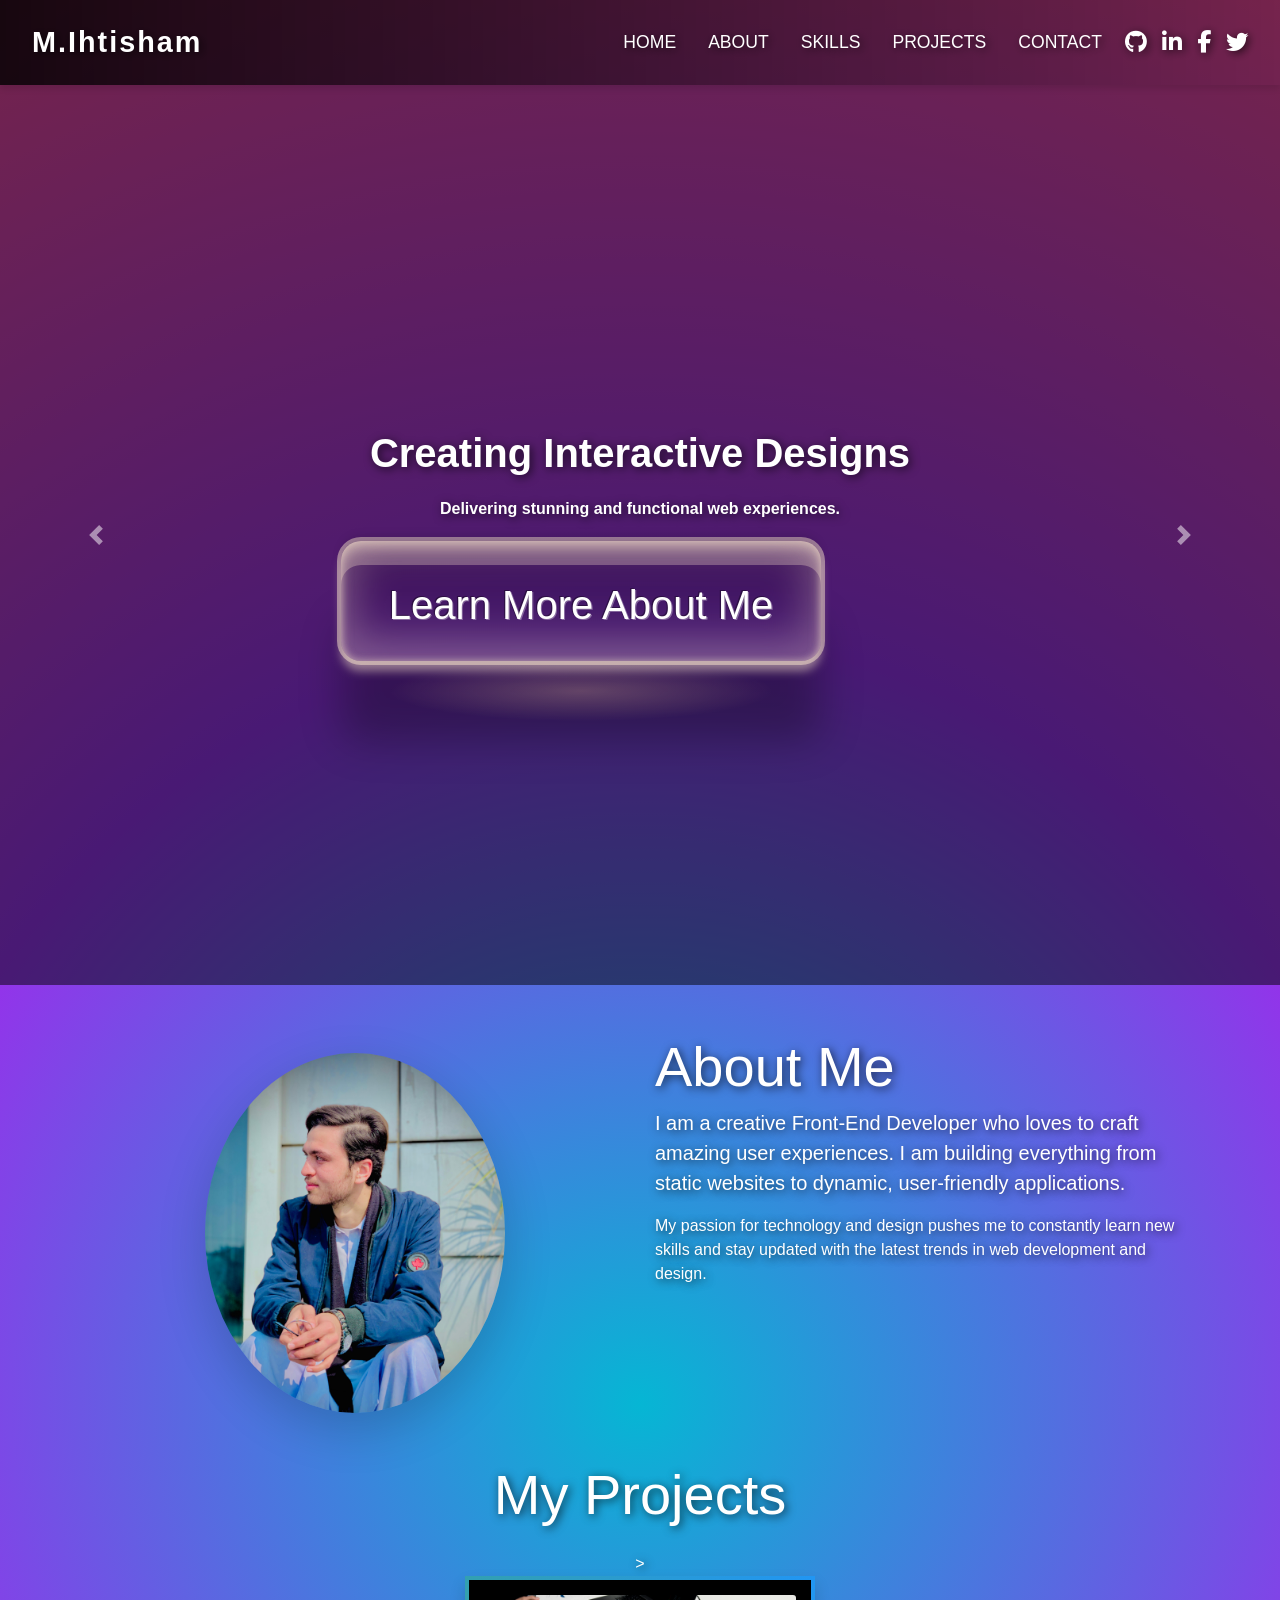
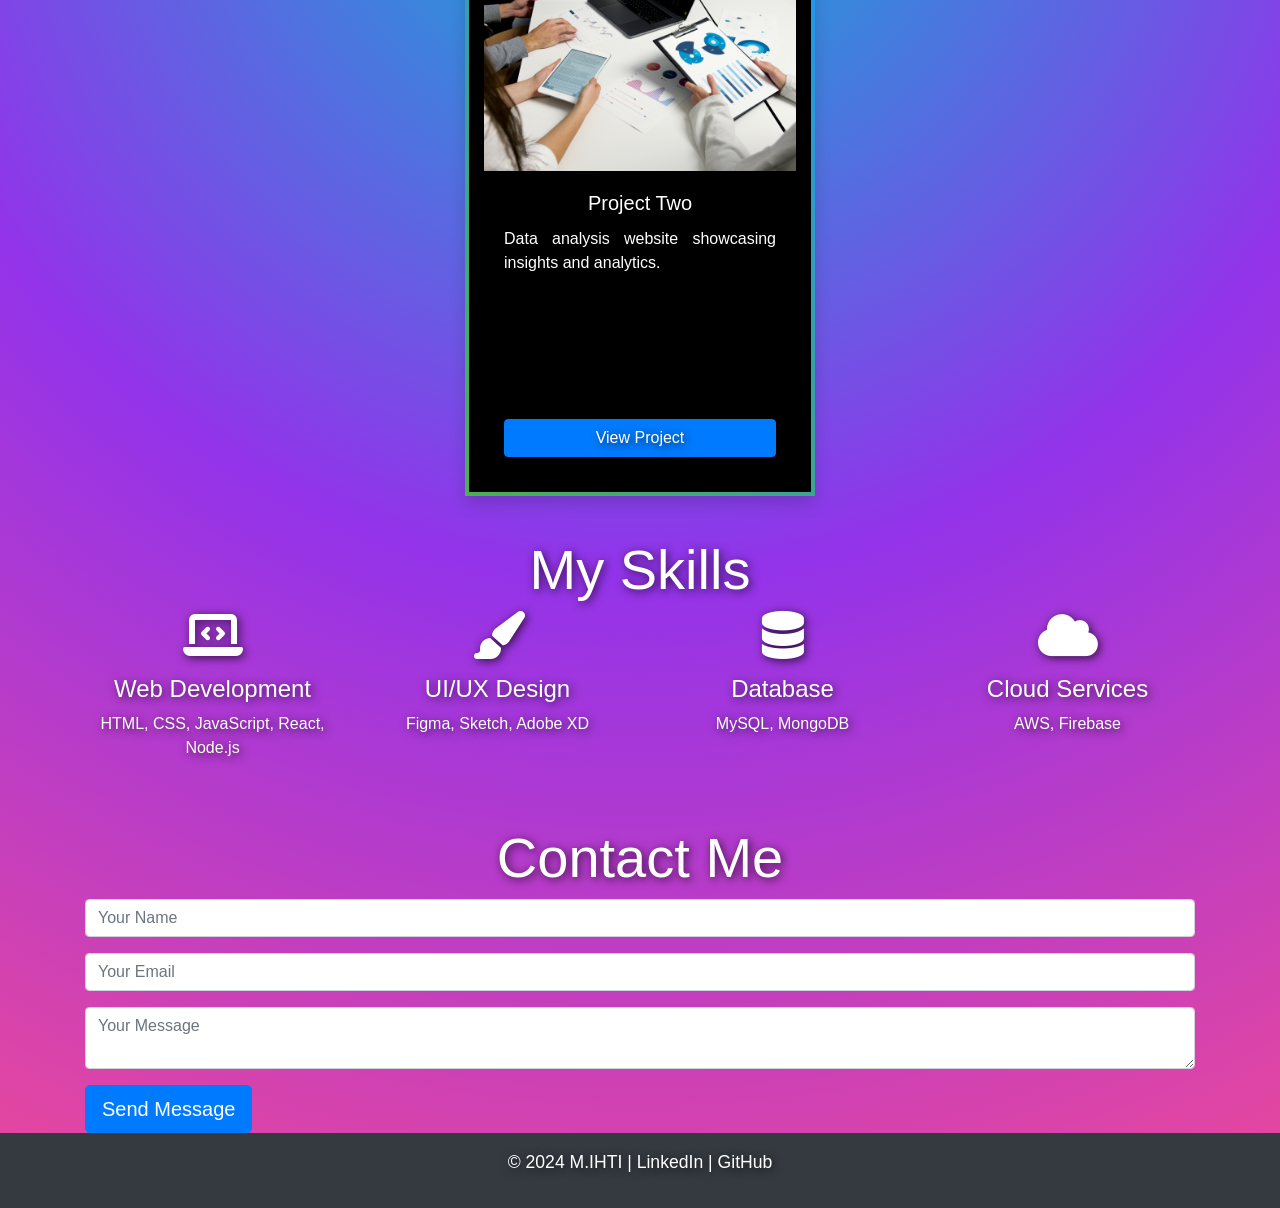
==== index.html @ 16513b3d "changes done" ====
<!DOCTYPE html>
<html lang="en">

<head>
  <meta charset="UTF-8" />
  <meta name="viewport" content="width=device-width, initial-scale=1.0" />
  <meta http-equiv="X-UA-Compatible" content="ie=edge" />
  <title>M.IHTISHAM Portfolio</title>
  <!-- Bootstrap 5 CSS -->
  <link href="https://stackpath.bootstrapcdn.com/bootstrap/4.5.2/css/bootstrap.min.css" rel="stylesheet" />
  <link href="https://unpkg.com/aos@2.3.1/dist/aos.css" rel="stylesheet">
  <link rel="stylesheet" href="styles.css" />
  <link rel="stylesheet" href="https://cdnjs.cloudflare.com/ajax/libs/font-awesome/6.7.2/css/all.min.css"
    integrity="sha512-Evv84Mr4kqVGRNSgIGL/F/aIDqQb7xQ2vcrdIwxfjThSH8CSR7PBEakCr51Ck+w+/U6swU2Im1vVX0SVk9ABhg=="
    crossorigin="anonymous" referrerpolicy="no-referrer" />
</head>

<body>
    <!-- Loader -->
    <div id="loader">
      <div class="spinner"></div>
    </div>
  <!-- Navigation Bar -->
  <nav class="navbar navbar-expand-lg navbar-dark fixed-top sticky-navbar">
    <a class="navbar-brand" href="#">M.Ihtisham</a>
    <button class="navbar-toggler" type="button" data-toggle="collapse" data-target="#navbarNav"
      aria-controls="navbarNav" aria-expanded="false" aria-label="Toggle navigation">
      <span class="navbar-toggler-icon"></span>
    </button>

    <div class="collapse navbar-collapse" id="navbarNav">
      <ul class="navbar-nav ml-auto">
        <li class="nav-item active">
          <a class="nav-link" href="#home">Home</a>
        </li>
        <li class="nav-item">
          <a class="nav-link" href="#about">About</a>
        </li>
        <li class="nav-item">
          <a class="nav-link" href="#skills">Skills</a>
        </li>
        <li class="nav-item">
          <a class="nav-link" href="#projects">Projects</a>
        </li>
        <li class="nav-item">
          <a class="nav-link" href="#contact">Contact</a>
        </li>
      </ul>

      <!-- Social Icons (GitHub, LinkedIn, Facebook, Twitter) -->
      <div class="social-icons d-flex align-items-center">
        <a href="https://github.com/ihit-developer target=" _blank" class="social-link">
          <i class="fab fa-github"></i>
        </a>
        <a href="www.linkedin.com/in/ihtisham-khan-393829338" target="_blank" class="social-link">
          <i class="fab fa-linkedin-in"></i>
        </a>
        <a href="https://www.facebook.com/" target="_blank" class="social-link">
          <i class="fab fa-facebook-f"></i>
        </a>
        <a href="www.twitter.com login" target="_blank" class="social-link">
          <i class="fab fa-twitter"></i>
        </a>
      </div>
    </div>
  </nav>

  <!-- Hero Section (Homepage) -->
  <section id="home" class="hero-section">
    <div id="carouselHero" class="carousel slide" data-ride="carousel" data-interval="3000">
      <div class="carousel-inner">
        <div class="carousel-item active">
          <div class="d-flex justify-content-center align-items-center text-center text-white" style="
                height: 100vh;
                background: url('hero1.jpg') no-repeat center center / cover;">
            <div class="container">
              <h1 class="head">Hi, I'm M.Ihtisham</h1>
              <p class="head">A passionate Web Developer</p>
              <a href="#projects" class="glass-btn">see my work</a>
            </div>
          </div>
        </div>
        <div class="carousel-item">
          <div class="d-flex justify-content-center align-items-center text-center text-white" style="
                height: 100vh;
                background: url('hero2.jpg') no-repeat center center / cover;
              ">
            <div class="container">
              <h1 class="head">Creating Interactive Designs</h1>
              <p class="head">
                Delivering stunning and functional web experiences.
              </p>
              <a href="#about" class="glass-btn">Learn More About Me</a>
            </div>
          </div>
        </div>
        <div class="carousel-item">
          <div class="d-flex justify-content-center align-items-center text-center text-white" style="
                height: 100vh;
                background: url('hero3.jpg') no-repeat center center / cover;
              ">
            <div class="container">
              <h1 class="head">Let's Build Together</h1>
              <p class="head">
                Bringing your ideas to life through innovative solutions.
              </p>
              <a href="#contact" class="glass-btn">Get In Touch</a>
            </div>
          </div>
        </div>
      </div>
      <a class="carousel-control-prev" href="#carouselHero" role="button" data-slide="prev">
        <span class="carousel-control-prev-icon" aria-hidden="true"></span>
        <span class="sr-only">Previous</span>
      </a>
      <a class="carousel-control-next" href="#carouselHero" role="button" data-slide="next">
        <span class="carousel-control-next-icon" aria-hidden="true"></span>
        <span class="sr-only">Next</span>
      </a>
    </div>
  </section>

  <!-- About Section -->
  <section id="about" class="container my-5">
    <div class="row">
      <div class="col-md-6 text-center">
        <img src="./images/1111.jpg" alt="Developer"
          class="img-fluid rounded-circle shadow-lg animate__animated animate__fadeIn animate__delay-1s" />
      </div>
      <div class="col-md-6">
        <h2 class="display-4">About Me</h2>
        <p class="lead">
          I am a creative Front-End Developer who loves to craft amazing user
          experiences. I am building everything from static websites to
          dynamic, user-friendly applications.
        </p>
        <p>
          My passion for technology and design pushes me to constantly learn
          new skills and stay updated with the latest trends in web
          development and design.
        </p>
      </div>
    </div>
  </section>

  <!-- Projects Section -->
  <section id="projects">
    <div class="container text-center">
      <h2 class="display-4 animate__animated animate__fadeIn">My Projects</h2>
      <div class="row">
        <!-- Project 1 -->
        <div class="col-md-4 my-3"   data-aos="fade-right"
     data-aos-offset="300"
     data-aos-easing="ease-in-sine">>
          <div class="card shadow animate__animated animate__fadeIn animate__delay-1s">
            <img src="./images/Calculator.jpg" class="card-img-top" alt="Project 1" />
            <div class="card-body">
              <h5 class="card-title">Project One</h5>
              <p class="card-text">
                A simple Calculator using HTML, CSS, and JS. This calculator
                can perform basic operations like addition,
                subtraction,multiplication, and division.
              </p>
              <a href="https://ihit-developer.github.io/CALCULATOR_USING_html_css_javascript/"
                class="btn btn-primary">View Project</a>
            </div>
          </div>
        </div>
        <!-- Project 2 -->
        <div class="col-md-4 my-3"  data-aos="fade-left"
     data-aos-anchor="#example-anchor"
     data-aos-offset="500"
     data-aos-duration="500">>
          <div class="card shadow animate__animated animate__fadeIn animate__delay-1s">
            <img src="./images/data analysis.jpg" class="card-img-top" alt="Project 2" />
            <div class="card-body">
              <h5 class="card-title">Project Two</h5>
              <p class="card-text">
                Data analysis website showcasing insights and analytics.
              </p>
              <a href="https://ihit-developer.github.io/LANDING_PAGE/" class="btn btn-primary">View Project</a>
            </div>
          </div>
        </div>
        <!-- Project 3 -->
        <div class="col-md-4 my-3" data-aos="fade-zoom-in"
     data-aos-easing="ease-in-back"
     data-aos-delay="300"
     data-aos-offset="0">>
          <div class="card shadow animate__animated animate__fadeIn animate__delay-1s">
            <img src="./images/form.jpg" class="card-img-top" alt="Project 3" />
            <div class="card-body">
              <h5 class="card-title">Project Three</h5>
              <p class="card-text">
                A simple glassmorphism login form design.
              </p>
              <a href="https://ihit-developer.github.io/Glassmorphism_form/" class="btn btn-primary">View Project</a>
            </div>
          </div>
        </div>
      </div>
    </div>
  </section>

  <!-- Skills Section -->
  <section id="skills" class="container my-5">
    <h2 class="text-center display-4 animate__animated animate__fadeIn">
      My Skills
    </h2>
    <div class="row">
      <div class="col-md-3 text-center">
        <i class="fas fa-laptop-code fa-3x mb-3"></i>
        <h4>Web Development</h4>
        <p>HTML, CSS, JavaScript, React, Node.js</p>
      </div>
      <div class="col-md-3 text-center">
        <i class="fas fa-paint-brush fa-3x mb-3"></i>
        <h4>UI/UX Design</h4>
        <p>Figma, Sketch, Adobe XD</p>
      </div>
      <div class="col-md-3 text-center">
        <i class="fas fa-database fa-3x mb-3"></i>
        <h4>Database</h4>
        <p>MySQL, MongoDB</p>
      </div>
      <div class="col-md-3 text-center">
        <i class="fas fa-cloud fa-3x mb-3"></i>
        <h4>Cloud Services</h4>
        <p>AWS, Firebase</p>
      </div>
    </div>
  </section>

  <!-- Contact Section -->
  <section id="contact">
    <div class="container">
      <h2 class="display-4 text-center animate__animated animate__fadeIn">
        Contact Me
      </h2>
      <form action="https://api.web3forms.com/submit" method="POST"
        class="animate__animated animate__fadeIn animate__delay-1s">
        <input type="hidden" name="access_key" value="093cb03b-b08d-4173-bd24-18419bbeda82" />

        <div class="form-group">
          <input type="text" class="form-control" name="name" placeholder="Your Name" required />
        </div>
        <div class="form-group">
          <input type="email" class="form-control" name="email" placeholder="Your Email" required />
        </div>
        <div class="form-group">
          <textarea class="form-control" name="message" placeholder="Your Message" required></textarea>
        </div>
        <button type="submit" class="btn btn-primary btn-lg">
          Send Message
        </button>
      </form>
    </div>
  </section>

  <!-- Footer -->
  <footer class="bg-dark text-white text-center py-3">
    <p>
      &copy; 2024 M.IHTI |
      <a href="www.linkedin.com/in/ihtisham-khan-393829338" class="text-white">LinkedIn</a> |
      <a href=" https://github.com/ihit-developer" class="text-white">GitHub</a>
    </p>
  </footer>

  <!-- jQuery -->
  <script src="https://code.jquery.com/jquery-3.5.1.min.js"></script>
  <script src="https://cdn.jsdelivr.net/npm/@popperjs/core@2.9.3/dist/umd/popper.min.js"></script>
  <script src="https://stackpath.bootstrapcdn.com/bootstrap/4.5.2/js/bootstrap.min.js"></script>
  <script>
    window.addEventListener("load", function () {
      const loader = document.getElementById("loader");
      loader.style.display = "none";
    });
  </script>
  <script src="https://unpkg.com/aos@2.3.1/dist/aos.js"></script>
  <script>
  AOS.init();
</script>
</body>

</html>
---- styles.css ----
* {
  margin: 0;
  padding: 0;
  box-sizing: border-box;

}

/* General Styles */
body {
  font-family: 'Arial', sans-serif;
  text-shadow: 2px 2px 10px rgba(0, 0, 0, 0.7);
  color: white;
  background: radial-gradient(circle, #06b6d4, #9333ea, #ec4899);

}
/* Loader Styles */
    #loader {
      position: fixed;
      top: 0;
      left: 0;
      width: 100%;
      height: 100%;
      background-color: white;
      z-index: 10000;
      display: flex;
      justify-content: center;
      align-items: center;
    }

    .spinner {
      border: 8px solid #f3f3f3;
      border-top: 8px solid #007bff;
      border-radius: 50%;
      width: 60px;
      height: 60px;
      animation: spin 10s linear infinite;
    }

    @keyframes spin {
      0% {
        transform: rotate(0deg);
      }

      100% {
        transform: rotate(365deg);
      }
    }

.navbar {
  background: linear-gradient(90deg, rgba(0, 0, 0, 0.9), rgba(0, 0, 0, 0.5));
  transition: background 0.5s ease;
  padding: 1rem 2rem;
}

.navbar-brand {
  font-size: 1.8rem;
  color: #fff !important;
  font-weight: bold;
  letter-spacing: 2px;
}

.navbar-brand:hover {
  color: #3498db !important;
  transform: scale(1.3);
  transition: transform 0.3s ease-in-out;

}

.navbar-nav .nav-link {
  color: #fff !important;
  font-size: 1.1rem;
  margin-left: 1rem;
  text-transform: uppercase;
  font-weight: 500;
  transition: color 0.3s ease;
}

.navbar-nav .nav-link:hover {
  color: #3498db !important;
  transform: scale(1.3);
  transition: transform 0.3s ease-in-out;
}

/* Social Media Icons */
.social-icons a {
  color: #fff;
  margin-left: 15px;
  font-size: 1.4rem;
  transition: color 0.3s ease;
}

.social-icons a:hover {
  color: #3498db;
  transform: scale(1.3);
  transition: transform 0.3s ease-in-out;
}

/* Sticky Navbar - Add shadow when scrolling */
.navbar.sticky-navbar {
  box-shadow: 0 4px 6px rgba(0, 0, 0, 0.1);
  position: sticky;
  top: 0;
  z-index: 9999;
}

/* Mobile responsiveness for navbar */
@media (max-width: 767px) {
  .navbar-brand {
    font-size: 1.5rem;
  }

  .navbar-nav .nav-link {
    font-size: 1.2rem;
  }
}




/* Glowing text animation */
.head {

  transition: all 0.3s ease-in-out;
  margin: 20px;
  color: white;
  font-weight: bold;
  font: 2em;

}








/* HERO SECTION */

.hero-section {
  position: relative;
  width: 100%;
  height: 100vh;
  overflow: hidden;
  background: none;
}

.carousel-item {
  height: 100vh;
  /* Full height */
}

.carousel-item:nth-child(1) {
  background: url('./images/3.jpg') no-repeat center center / cover;
}

.carousel-item:nth-child(2) {
  background: url('./images/2.jpg') no-repeat center center / cover;
}

.carousel-item:nth-child(3) {
  background: url('./images/1.jpg') no-repeat center center / cover;
}

/* Optional: Custom styles for the text inside the carousel */
.carousel-item .container {
  position: relative;
  z-index: 2;
}

.carousel-item::before {
  content: '';
  position: absolute;
  top: 0;
  left: 0;
  width: 100%;
  height: 100%;
  background: rgba(0, 0, 0, 0.5);
  /* Optional dark overlay for text visibility */
  z-index: 1;
}




/* Hero Image Animation */
@keyframes hero-image-animation {
  0% {
    transform: scale(1);
  }

  100% {
    transform: scale(2.5);
  }
}

/* BUTTON */
:root {
  --h: 33;
  --s: 90%;
  --l: 90%;
  font-family: 'Noto Sans', sans-serif;

}

.container a {
  text-decoration: none;
  color: white;
}

.glass-btn {
  user-select: none;
  font-size: clamp(1.2rem, 5vw + 1rem, 2.5rem);
  width: 12em;
  height: 3em;
  border-radius: 0.5em;
  background-image: linear-gradient(#0003, #0000);

  box-shadow:
    0 -0.125em 0.25em #0002,
    0 0.25em 0.25em hsl(var(--h) var(--s) var(--l) / 0.5),
    0 0 0 0.1em hsl(var(--h) var(--s) var(--l) / 0.5),
    0 0.175em 0.3em hsl(var(--h) var(--s) var(--l) / 0.5) inset,
    0 -0.025em 0.175em hsl(var(--h) var(--s) var(--l) / 0.4) inset,
    0 -0.25em 1em 0.3em hsl(var(--h) var(--s) var(--l) / 0.3) inset,
    0 0.6em 0 hsl(var(--h) var(--s) var(--l) / 0.3) inset,
    0 2em 1em #0004;
  backdrop-filter: blur(0.15em);
  position: relative;
  display: grid;
  place-content: center;
  color: hsl(var(--h) var(--s) var(--l) / .7);
  text-shadow:
    0.03em 0.03em #fff5,
    -0.03em -0.03em #0005;
  cursor: pointer;
  transition: 0.1s ease;
  padding-top: 0.2em;
  left: 20vw;
}

.glass-btn:hover {
  transform: scale(1.1);
  transition: 1.2s ease;
}

.glass-btn:before {
  content: '';
  position: absolute;
  top: 100%;
  width: 80%;
  left: 10%;
  height: 1.5em;

  background-image:
    radial-gradient(100% 100% at center,
      hsla(var(--h), var(--s), 80%, 0.25),
      hsla(var(--h), var(--s), 80%, 0) 50%);
}

.glass-btn:after {
  content: '';
  inset: 0;
  top: 0.5em;
  position: absolute;

  background-image:
    linear-gradient(105deg,
      transparent 20%,
      hsl(var(--h) var(--s) var(--l) / .2) 20%,
      hsl(var(--h) var(--s) var(--l) / .2) 30%,
      transparent 30%,
      transparent 32%,
      hsl(var(--h) var(--s) var(--l) / .2) 5%,
      hsl(var(--h) var(--s) var(--l) / .2) 40%,
      transparent 0%);
  background-size: 400% 100%;
  background-position: 100% 0%;
  transition: .3s ease;
}

.glass-btn:active:after {
  background-position: -50% 0%;
}

.glass-btn:active {
  translate: .01em .25em;
  box-shadow:
    0 -0.125em 0.25em #0002,
    0 0.25em 0.25em hsl(var(--h) var(--s) var(--l) / 0.5),
    0 0 0 0.1em hsl(var(--h) var(--s) var(--l) / 0.5),
    0 0.175em 0.3em hsl(var(--h) var(--s) var(--l) / 0.8) inset,
    0 -0.025em 0.175em hsl(var(--h) var(--s) var(--l) / 0.4) inset,
    0 -0.25em 1em 0.3em hsl(var(--h) var(--s) var(--l) / 0.3) inset,
    0 0.6em 0 hsl(var(--h) var(--s) var(--l) / 0.3) inset,
    0 1em 0.5em #0004;
  backdrop-filter: blur(0.08em);
}

.glass-btn:active:before {
  height: 1em;
}




/* About Section */
#about img {
  max-width: 300px;
  margin-top: 20px;
  transition: transform 0.5s;
}

#about img:hover {
  transform: scale(1.1);
}

/* Projects sections */

.card {
  display: flex;
  flex-direction: column;
  justify-content: space-between;
  height: 100%;
  background-color: black;
  border: 4px solid transparent;
  border-image: linear-gradient(45deg, #4caf50, #2196f3);
  border-image-slice: 1;
  padding: 15px;

}

.card-body {
  display: flex;
  flex-direction: column;
  justify-content: space-between;
  height: 100%;
}


.card img {
  transition: transform 0.5s ease;
}

.card img:hover {
  transform: scale(1.05);
}


.card-text {
  margin-bottom: 1rem;
  flex-grow: 1;
  text-align: justify;
  overflow: hidden;
  text-overflow: ellipsis;
  display: -webkit-box;
  -webkit-box-orient: vertical;
}


/* Footer */
footer {

  color: #fff;
  font-size: 1.1rem;
  padding: 20px 0;
}

footer a {
  color: #3498db;
}

footer a:hover {
  text-decoration: underline;
}
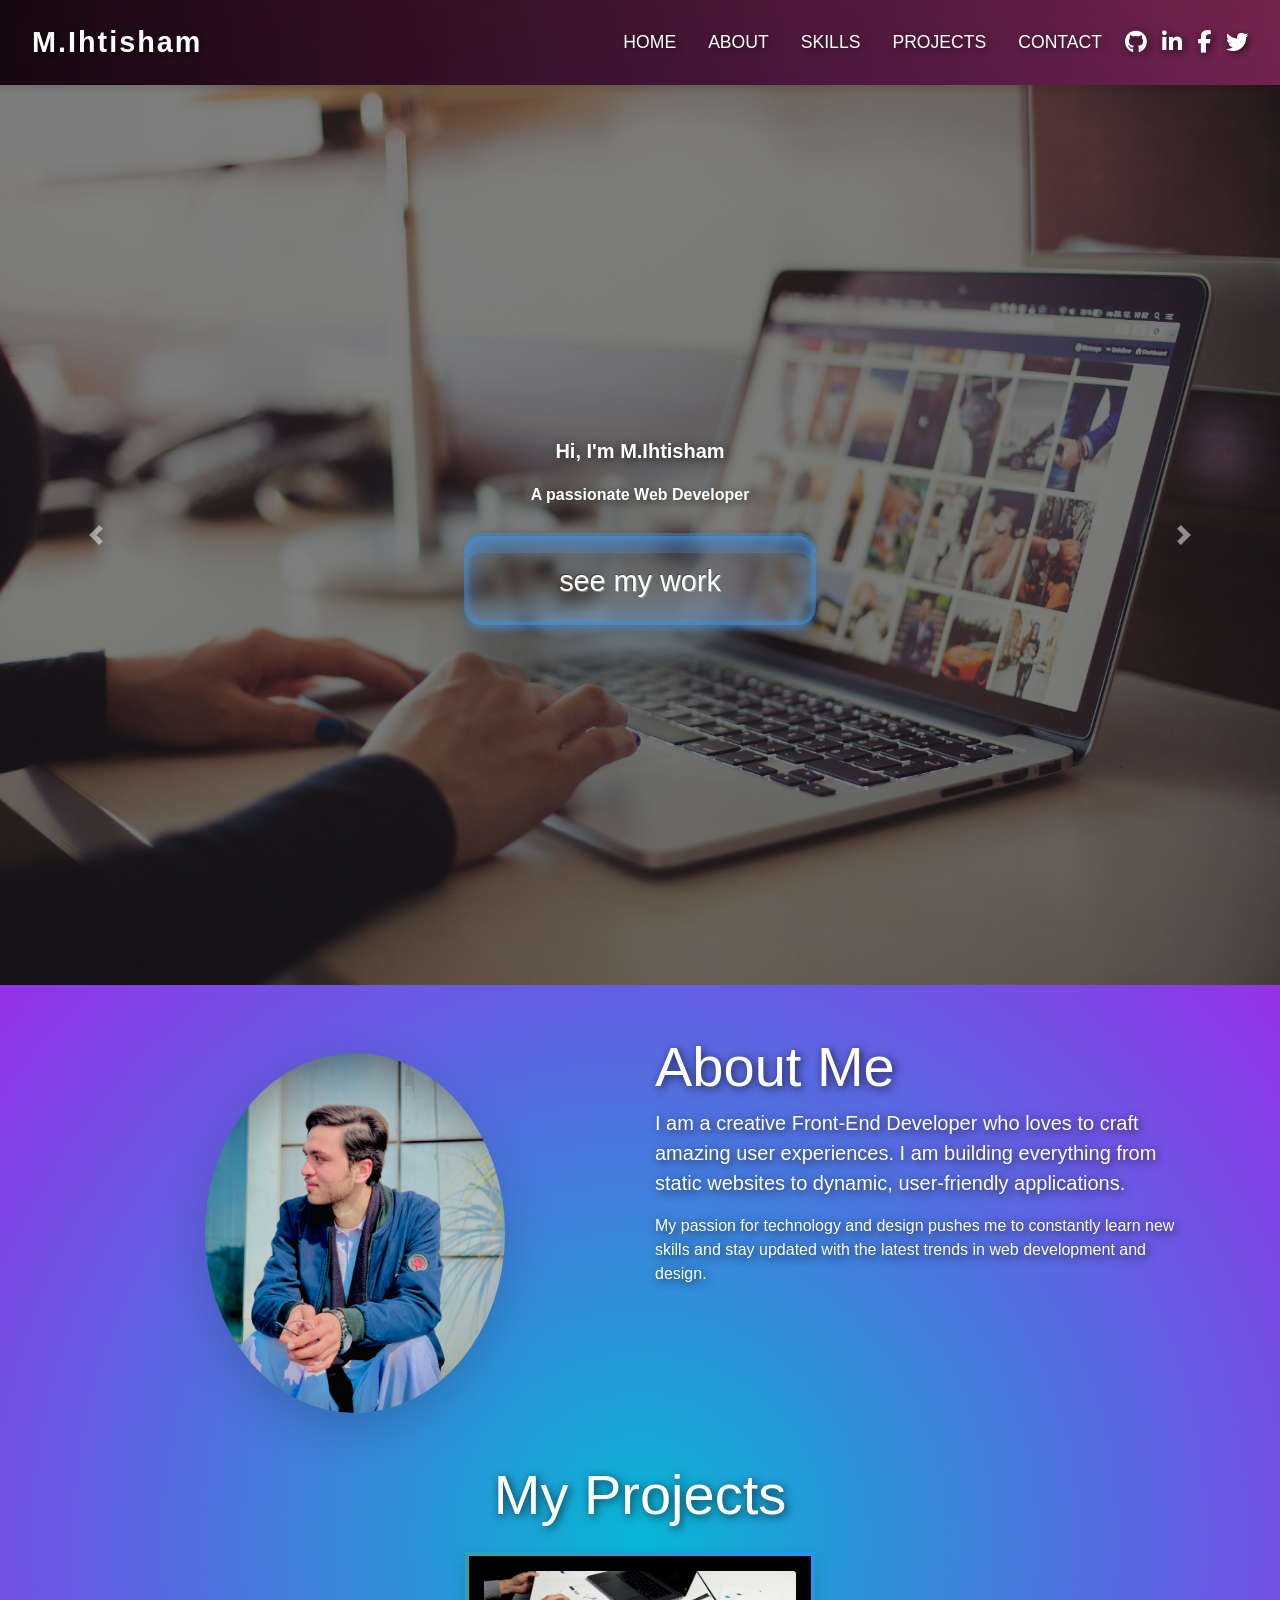
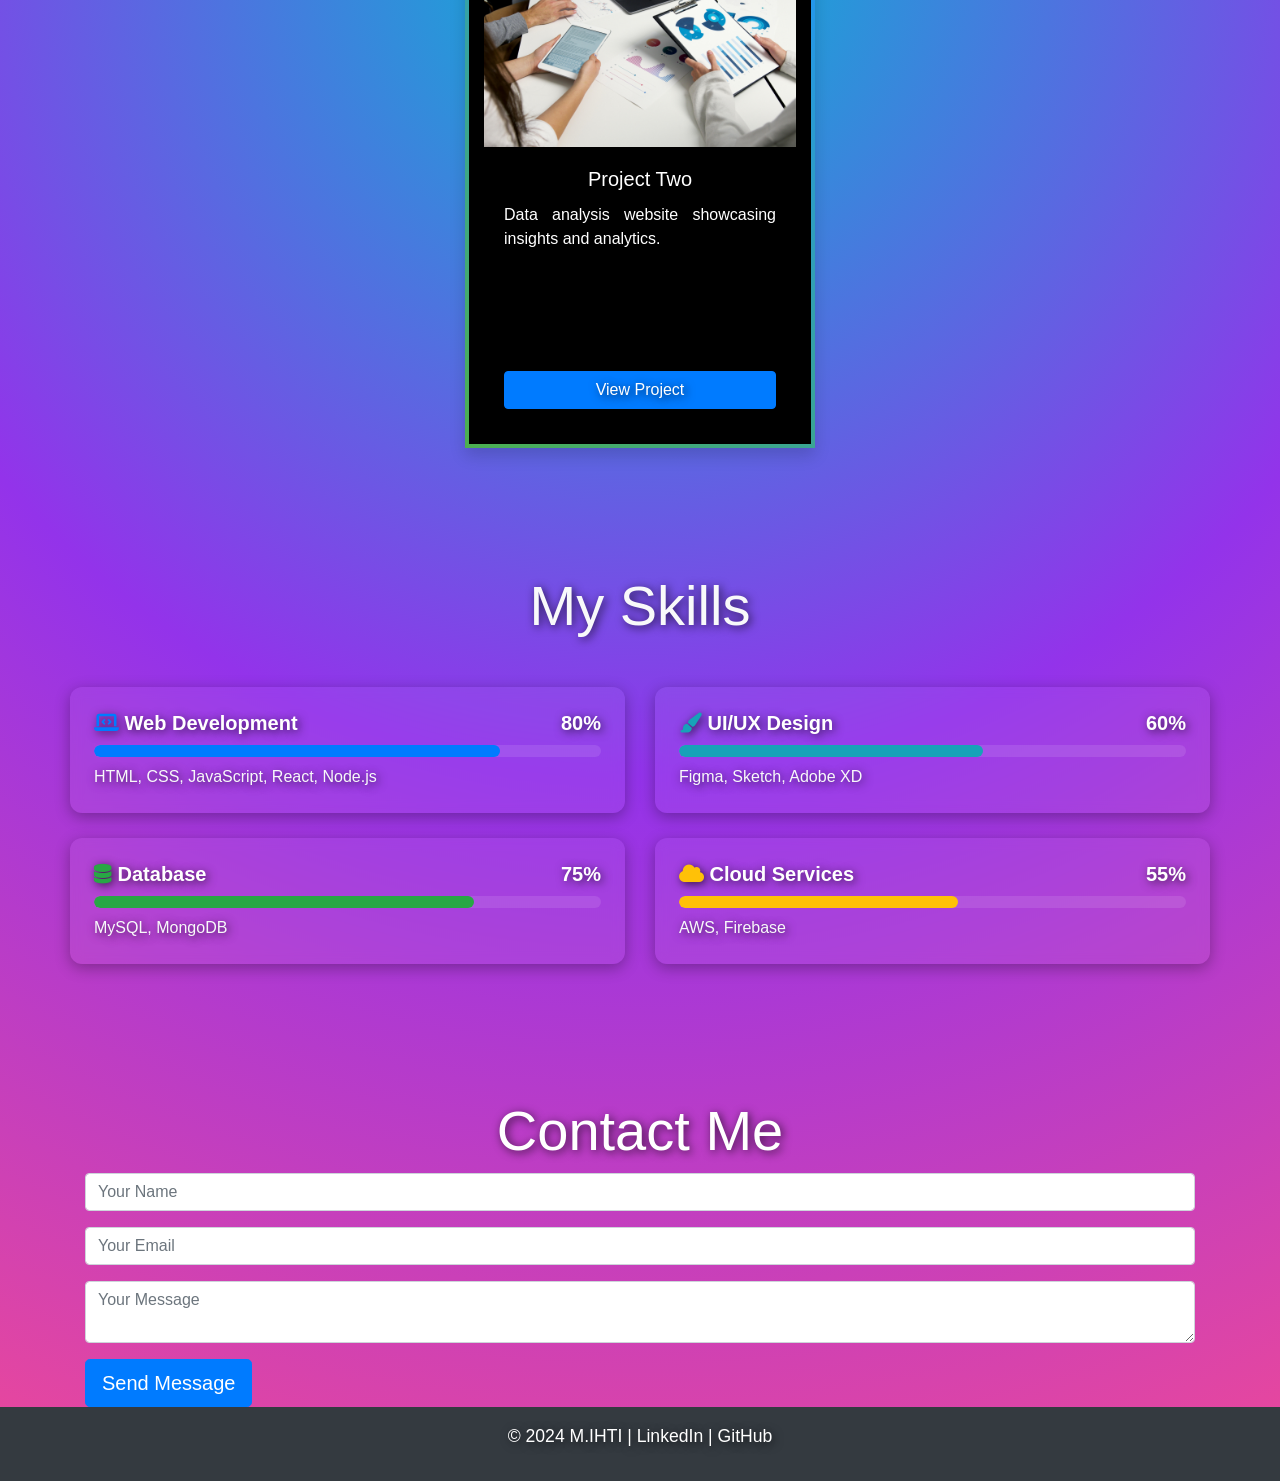
==== commit a195e113: "changes done" ====
--- a/index.html
+++ b/index.html
@@ -16,10 +16,19 @@
 </head>
 
 <body>
-    <!-- Loader -->
-    <div id="loader">
-      <div class="spinner"></div>
-    </div>
+ <!-- 🔹 Loader Section (Paste at very top of <body>) -->
+<div id="loader">
+  <div class="loader">
+    <div class="loader__bar"></div>
+    <div class="loader__bar"></div>
+    <div class="loader__bar"></div>
+    <div class="loader__bar"></div>
+    <div class="loader__bar"></div>
+    <div class="loader__ball"></div>
+  </div>
+  <h1>Loading...</h1>
+</div>
+
   <!-- Navigation Bar -->
   <nav class="navbar navbar-expand-lg navbar-dark fixed-top sticky-navbar">
     <a class="navbar-brand" href="#">M.Ihtisham</a>
@@ -151,7 +160,7 @@
         <!-- Project 1 -->
         <div class="col-md-4 my-3"   data-aos="fade-right"
      data-aos-offset="300"
-     data-aos-easing="ease-in-sine">>
+     data-aos-easing="ease-in-sine">
           <div class="card shadow animate__animated animate__fadeIn animate__delay-1s">
             <img src="./images/Calculator.jpg" class="card-img-top" alt="Project 1" />
             <div class="card-body">
@@ -170,7 +179,7 @@
         <div class="col-md-4 my-3"  data-aos="fade-left"
      data-aos-anchor="#example-anchor"
      data-aos-offset="500"
-     data-aos-duration="500">>
+     data-aos-duration="500">
           <div class="card shadow animate__animated animate__fadeIn animate__delay-1s">
             <img src="./images/data analysis.jpg" class="card-img-top" alt="Project 2" />
             <div class="card-body">
@@ -186,7 +195,7 @@
         <div class="col-md-4 my-3" data-aos="fade-zoom-in"
      data-aos-easing="ease-in-back"
      data-aos-delay="300"
-     data-aos-offset="0">>
+     data-aos-offset="0">
           <div class="card shadow animate__animated animate__fadeIn animate__delay-1s">
             <img src="./images/form.jpg" class="card-img-top" alt="Project 3" />
             <div class="card-body">
@@ -202,34 +211,71 @@
     </div>
   </section>
 
-  <!-- Skills Section -->
-  <section id="skills" class="container my-5">
-    <h2 class="text-center display-4 animate__animated animate__fadeIn">
-      My Skills
-    </h2>
-    <div class="row">
-      <div class="col-md-3 text-center">
-        <i class="fas fa-laptop-code fa-3x mb-3"></i>
-        <h4>Web Development</h4>
-        <p>HTML, CSS, JavaScript, React, Node.js</p>
-      </div>
-      <div class="col-md-3 text-center">
-        <i class="fas fa-paint-brush fa-3x mb-3"></i>
-        <h4>UI/UX Design</h4>
-        <p>Figma, Sketch, Adobe XD</p>
-      </div>
-      <div class="col-md-3 text-center">
-        <i class="fas fa-database fa-3x mb-3"></i>
-        <h4>Database</h4>
-        <p>MySQL, MongoDB</p>
-      </div>
-      <div class="col-md-3 text-center">
-        <i class="fas fa-cloud fa-3x mb-3"></i>
-        <h4>Cloud Services</h4>
-        <p>AWS, Firebase</p>
-      </div>
-    </div>
-  </section>
+<!-- Skills Section -->
+<section id="skills" class="container my-5">
+  <h2 class="text-center display-4 animate__animated animate__fadeIn mb-5 text-light">
+    My Skills
+  </h2>
+
+  <div class="row gy-4 gx-4"> <!-- Added gx-4 for horizontal gap -->
+    <!-- Web Development -->
+    <div class="col-lg-6 col-md-6 col-sm-12">
+      <div class="skill-box p-4">
+        <h5 class="d-flex justify-content-between align-items-center">
+          <span><i class="fas fa-laptop-code me-2 text-primary"></i> Web Development</span>
+          <span>80%</span>
+        </h5>
+        <div class="progress">
+          <div class="progress-bar bg-primary" style="width: 80%;"></div>
+        </div>
+        <p class="text-light mt-2 mb-0">HTML, CSS, JavaScript, React, Node.js</p>
+      </div>
+    </div>
+
+    <!-- UI/UX Design -->
+    <div class="col-lg-6 col-md-6 col-sm-12">
+      <div class="skill-box p-4">
+        <h5 class="d-flex justify-content-between align-items-center">
+          <span><i class="fas fa-paint-brush me-2 text-info"></i> UI/UX Design</span>
+          <span>60%</span>
+        </h5>
+        <div class="progress">
+          <div class="progress-bar bg-info" style="width: 60%;"></div>
+        </div>
+        <p class="text-light mt-2 mb-0">Figma, Sketch, Adobe XD</p>
+      </div>
+    </div>
+
+    <!-- Database -->
+    <div class="col-lg-6 col-md-6 col-sm-12">
+      <div class="skill-box p-4">
+        <h5 class="d-flex justify-content-between align-items-center">
+          <span><i class="fas fa-database me-2 text-success"></i> Database</span>
+          <span>75%</span>
+        </h5>
+        <div class="progress">
+          <div class="progress-bar bg-success" style="width: 75%;"></div>
+        </div>
+        <p class="text-light mt-2 mb-0">MySQL, MongoDB</p>
+      </div>
+    </div>
+
+    <!-- Cloud Services -->
+    <div class="col-lg-6 col-md-6 col-sm-12">
+      <div class="skill-box p-4">
+        <h5 class="d-flex justify-content-between align-items-center">
+          <span><i class="fas fa-cloud me-2 text-warning"></i> Cloud Services</span>
+          <span>55%</span>
+        </h5>
+        <div class="progress">
+          <div class="progress-bar bg-warning" style="width: 55%;"></div>
+        </div>
+        <p class="text-light mt-2 mb-0">AWS, Firebase</p>
+      </div>
+    </div>
+  </div>
+</section>
+
 
   <!-- Contact Section -->
   <section id="contact">
@@ -275,6 +321,9 @@
       const loader = document.getElementById("loader");
       loader.style.display = "none";
     });
+      window.addEventListener("load", () => {
+    document.body.classList.add("loaded");
+  });
   </script>
   <script src="https://unpkg.com/aos@2.3.1/dist/aos.js"></script>
   <script>
--- a/styles.css
+++ b/styles.css
@@ -14,37 +14,93 @@
 
 }
 /* Loader Styles */
-    #loader {
-      position: fixed;
-      top: 0;
-      left: 0;
-      width: 100%;
-      height: 100%;
-      background-color: white;
-      z-index: 10000;
-      display: flex;
-      justify-content: center;
-      align-items: center;
-    }
-
-    .spinner {
-      border: 8px solid #f3f3f3;
-      border-top: 8px solid #007bff;
-      border-radius: 50%;
-      width: 60px;
-      height: 60px;
-      animation: spin 10s linear infinite;
-    }
-
-    @keyframes spin {
-      0% {
-        transform: rotate(0deg);
-      }
-
-      100% {
-        transform: rotate(365deg);
-      }
-    }
+#loader {
+  position: fixed;
+  top: 0;
+  left: 0;
+  width: 100%;
+  height: 100%;
+  background-color: #000;
+  z-index: 9999;
+  display: flex;
+  justify-content: center;
+  align-items: center;
+  flex-direction: column;
+}
+
+/* Animation Bars */
+.loader {
+  position: relative;
+  scale: 2.5;
+  width: 75px;
+  height: 100px;
+}
+
+.loader__bar {
+  position: absolute;
+  bottom: 0;
+  width: 10px;
+  height: 50%;
+  background: linear-gradient(to top, rgb(44, 44, 44), white);
+  transform-origin: center bottom;
+  box-shadow: 1px 1px 0 rgba(205, 205, 205, 0.225);
+}
+
+.loader__bar:nth-child(1) { left: 0px; transform: scale(1, 0.2); animation: barUp1 4s infinite; }
+.loader__bar:nth-child(2) { left: 15px; transform: scale(1, 0.4); animation: barUp2 4s infinite; }
+.loader__bar:nth-child(3) { left: 30px; transform: scale(1, 0.6); animation: barUp3 4s infinite; }
+.loader__bar:nth-child(4) { left: 45px; transform: scale(1, 0.8); animation: barUp4 4s infinite; }
+.loader__bar:nth-child(5) { left: 60px; transform: scale(1, 1); animation: barUp5 4s infinite; }
+
+.loader__ball {
+  position: absolute;
+  bottom: 10px;
+  left: 0;
+  width: 10px;
+  height: 10px;
+  background: rgb(16, 46, 212);
+  border-radius: 50%;
+  animation: ball624 4s infinite;
+}
+
+h1 {
+  margin-top: 30px;
+  color: white;
+  font-size: 20px;
+  font-family: 'Gill Sans', 'Gill Sans MT', Calibri, 'Trebuchet MS', sans-serif;
+}
+
+/* Keyframes */
+@keyframes ball624 {
+  0% { transform: translate(0, 0); background: rgb(16, 46, 212); height: 8px; }
+  5% { height: 12px; transform: translate(8px, -20px); }
+  10% { height: 8px; transform: translate(15px, -10px); }
+  17% { height: 12px; transform: translate(23px, -24px); }
+  20% { height: 8px; transform: translate(30px, -20px); }
+  27% { height: 12px; transform: translate(38px, -34px); }
+  30% { height: 8px; transform: translate(45px, -30px); }
+  37% { height: 12px; transform: translate(53px, -44px); }
+  40% { height: 8px; transform: translate(60px, -40px); }
+  50% { height: 8px; transform: translate(60px, 0); background: rgb(44, 255, 150); }
+  57% { height: 12px; transform: translate(53px, -14px); }
+  67% { height: 12px; transform: translate(37px, -24px); }
+  77% { height: 12px; transform: translate(22px, -34px); }
+  87% { height: 12px; transform: translate(7px, -44px); }
+  100% { height: 12px; transform: translate(0, 0); background: rgba(227, 32, 32, 0.778); }
+}
+
+@keyframes barUp1 { 0%, 40% {transform: scale(1, 0.2);} 50%, 90% {transform: scale(1, 1);} 100% {transform: scale(1, 0.2);} }
+@keyframes barUp2 { 0%, 40% {transform: scale(1, 0.4);} 50%, 90% {transform: scale(1, 0.8);} 100% {transform: scale(1, 0.4);} }
+@keyframes barUp3 { 0%, 100% {transform: scale(1, 0.6);} }
+@keyframes barUp4 { 0%, 40% {transform: scale(1, 0.8);} 50%, 90% {transform: scale(1, 0.4);} 100% {transform: scale(1, 0.8);} }
+@keyframes barUp5 { 0%, 40% {transform: scale(1, 1);} 50%, 90% {transform: scale(1, 0.2);} 100% {transform: scale(1, 1);} }
+
+/* Hide Loader after Page Loads */
+body.loaded #loader {
+  opacity: 0;
+  visibility: hidden;
+  transition: opacity 0.8s ease, visibility 0.8s ease;
+}
 
 .navbar {
   background: linear-gradient(90deg, rgba(0, 0, 0, 0.9), rgba(0, 0, 0, 0.5));
@@ -209,9 +265,13 @@
 }
 
 .glass-btn {
+  --h: 210;
+  --s: 80%;
+  --l: 60%;
+
   user-select: none;
-  font-size: clamp(1.2rem, 5vw + 1rem, 2.5rem);
-  width: 12em;
+  font-size: clamp(1rem, 4vw, 1.8rem);
+  width: clamp(8em, 40vw, 12em);
   height: 3em;
   border-radius: 0.5em;
   background-image: linear-gradient(#0003, #0000);
@@ -225,80 +285,109 @@
     0 -0.25em 1em 0.3em hsl(var(--h) var(--s) var(--l) / 0.3) inset,
     0 0.6em 0 hsl(var(--h) var(--s) var(--l) / 0.3) inset,
     0 2em 1em #0004;
+
   backdrop-filter: blur(0.15em);
   position: relative;
   display: grid;
   place-content: center;
-  color: hsl(var(--h) var(--s) var(--l) / .7);
+  color: hsl(var(--h) var(--s) var(--l) / 0.8);
   text-shadow:
     0.03em 0.03em #fff5,
     -0.03em -0.03em #0005;
   cursor: pointer;
-  transition: 0.1s ease;
+  transition: transform 0.3s ease, color 0.3s ease;
   padding-top: 0.2em;
-  left: 20vw;
+  margin: 1em auto; /* Centers the button */
+  text-align: center;
 }
 
 .glass-btn:hover {
-  transform: scale(1.1);
-  transition: 1.2s ease;
-}
-
-.glass-btn:before {
+  transform: scale(1.08);
+}
+
+.glass-btn::before {
   content: '';
   position: absolute;
   top: 100%;
   width: 80%;
   left: 10%;
   height: 1.5em;
-
-  background-image:
-    radial-gradient(100% 100% at center,
-      hsla(var(--h), var(--s), 80%, 0.25),
-      hsla(var(--h), var(--s), 80%, 0) 50%);
-}
-
-.glass-btn:after {
+  background-image: radial-gradient(
+    100% 100% at center,
+    hsla(var(--h), var(--s), 80%, 0.25),
+    hsla(var(--h), var(--s), 80%, 0) 50%
+  );
+}
+
+.glass-btn::after {
   content: '';
+  position: absolute;
   inset: 0;
   top: 0.5em;
-  position: absolute;
-
-  background-image:
-    linear-gradient(105deg,
-      transparent 20%,
-      hsl(var(--h) var(--s) var(--l) / .2) 20%,
-      hsl(var(--h) var(--s) var(--l) / .2) 30%,
-      transparent 30%,
-      transparent 32%,
-      hsl(var(--h) var(--s) var(--l) / .2) 5%,
-      hsl(var(--h) var(--s) var(--l) / .2) 40%,
-      transparent 0%);
-  background-size: 400% 100%;
-  background-position: 100% 0%;
-  transition: .3s ease;
-}
-
-.glass-btn:active:after {
-  background-position: -50% 0%;
-}
-
-.glass-btn:active {
-  translate: .01em .25em;
-  box-shadow:
-    0 -0.125em 0.25em #0002,
-    0 0.25em 0.25em hsl(var(--h) var(--s) var(--l) / 0.5),
-    0 0 0 0.1em hsl(var(--h) var(--s) var(--l) / 0.5),
-    0 0.175em 0.3em hsl(var(--h) var(--s) var(--l) / 0.8) inset,
-    0 -0.025em 0.175em hsl(var(--h) var(--s) var(--l) / 0.4) inset,
-    0 -0.25em 1em 0.3em hsl(var(--h) var(--s) var(--l) / 0.3) inset,
-    0 0.6em 0 hsl(var(--h) var(--s) var(--l) / 0.3) inset,
-    0 1em 0.5em #0004;
-  backdrop-filter: blur(0.08em);
-}
-
-.glass-btn:active:before {
-  height: 1em;
+}
+
+/* ✅ Responsive adjustments */
+@media (max-width: 768px) {
+  .glass-btn {
+    font-size: 1rem;
+    width: 70%;
+    height: 2.8em;
+  }
+}
+
+@media (max-width: 480px) {
+  .glass-btn {
+    font-size: 0.9rem;
+    width: 80%;
+  }
+}
+
+#skills {
+  padding: 60px 0;
+  color: #fff;
+}
+
+/* Each skill box has margin and spacing */
+.skill-box {
+  background: rgba(255, 255, 255, 0.05);
+  border-radius: 12px;
+  backdrop-filter: blur(6px);
+  box-shadow: 0 4px 15px rgba(0, 0, 0, 0.3);
+  transition: transform 0.3s ease;
+  margin-bottom: 25px; /* 🔹 Adds vertical gap */
+}
+
+.skill-box:hover {
+  transform: translateY(-5px);
+}
+
+.skill-box h5 {
+  font-weight: 600;
+  margin-bottom: 10px;
+  color: #fff;
+}
+
+.progress {
+  height: 12px;
+  border-radius: 10px;
+  background-color: rgba(255, 255, 255, 0.1);
+  overflow: hidden;
+}
+
+.progress-bar {
+  height: 12px;
+  border-radius: 10px;
+  transition: width 1.5s ease;
+}
+
+/* Responsive spacing */
+@media (max-width: 768px) {
+  .skill-box {
+    margin-bottom: 30px;
+  }
+  .progress {
+    height: 10px;
+  }
 }
 
 
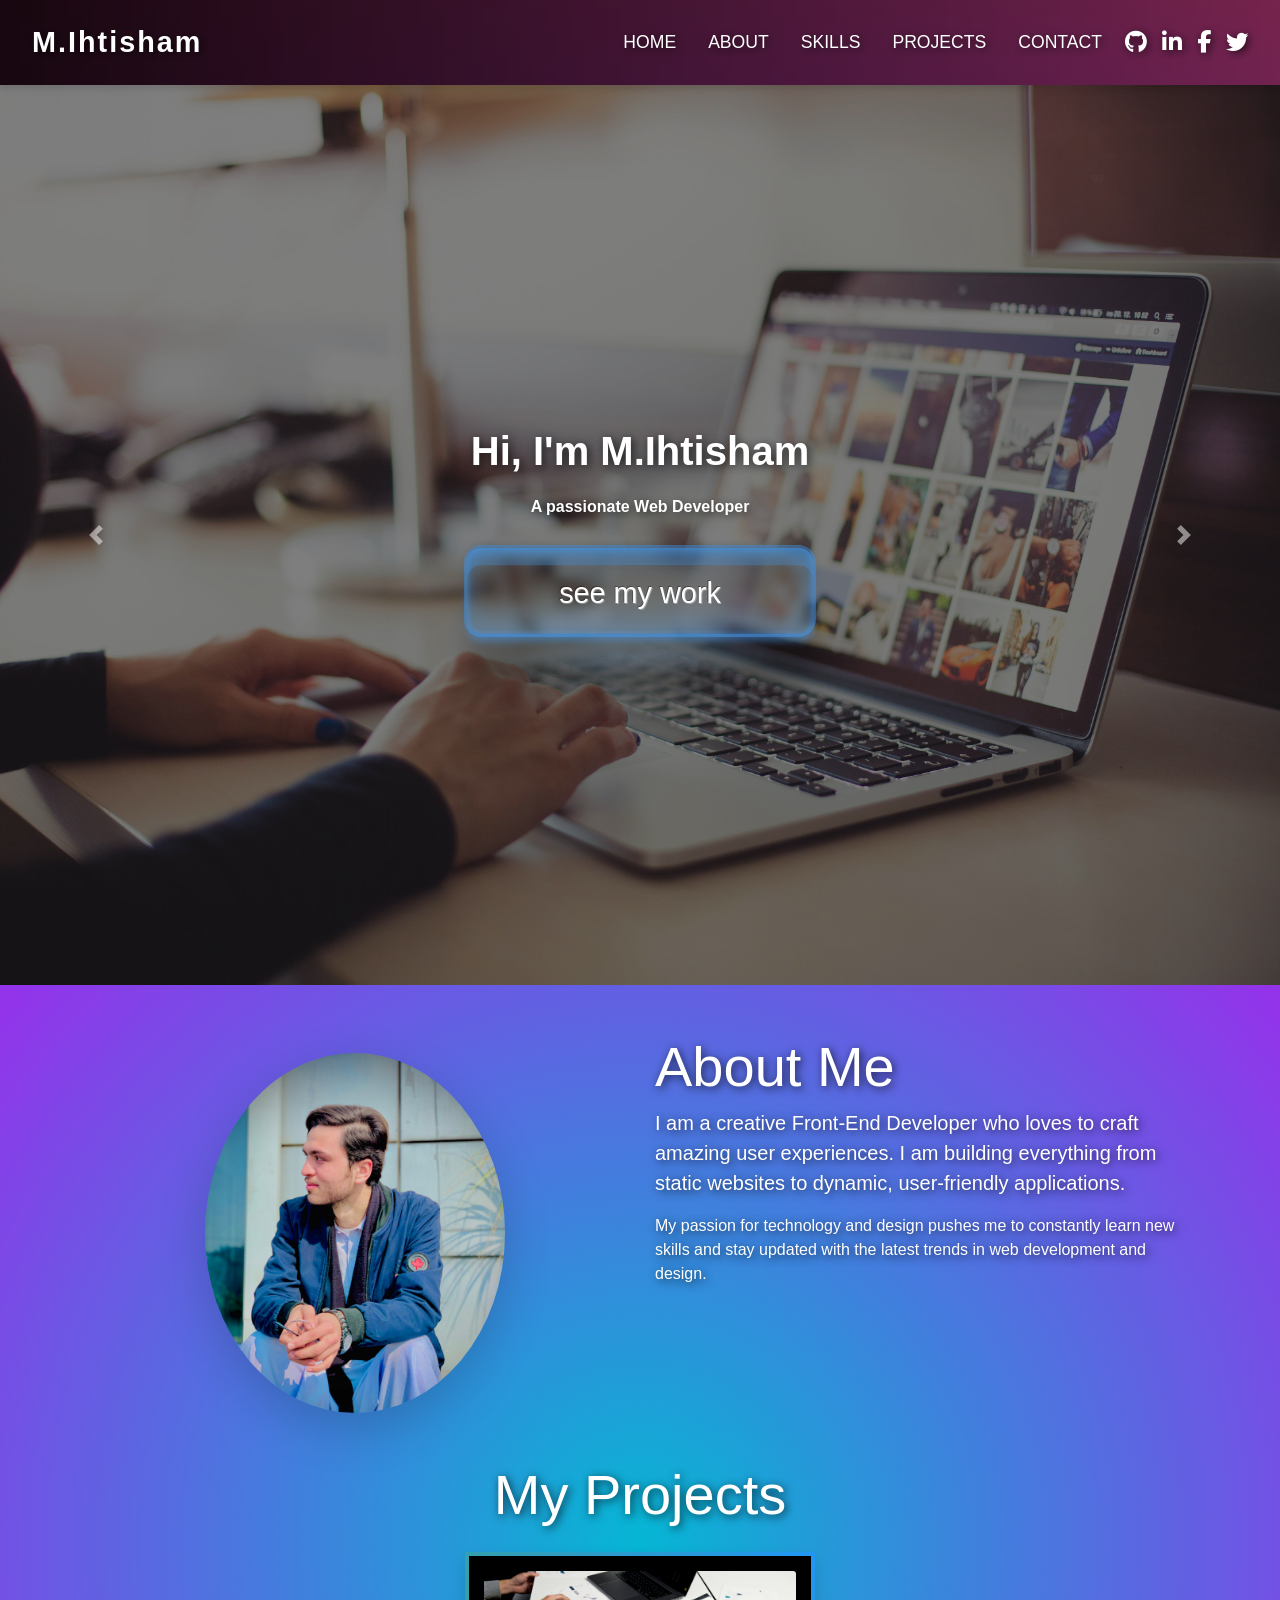
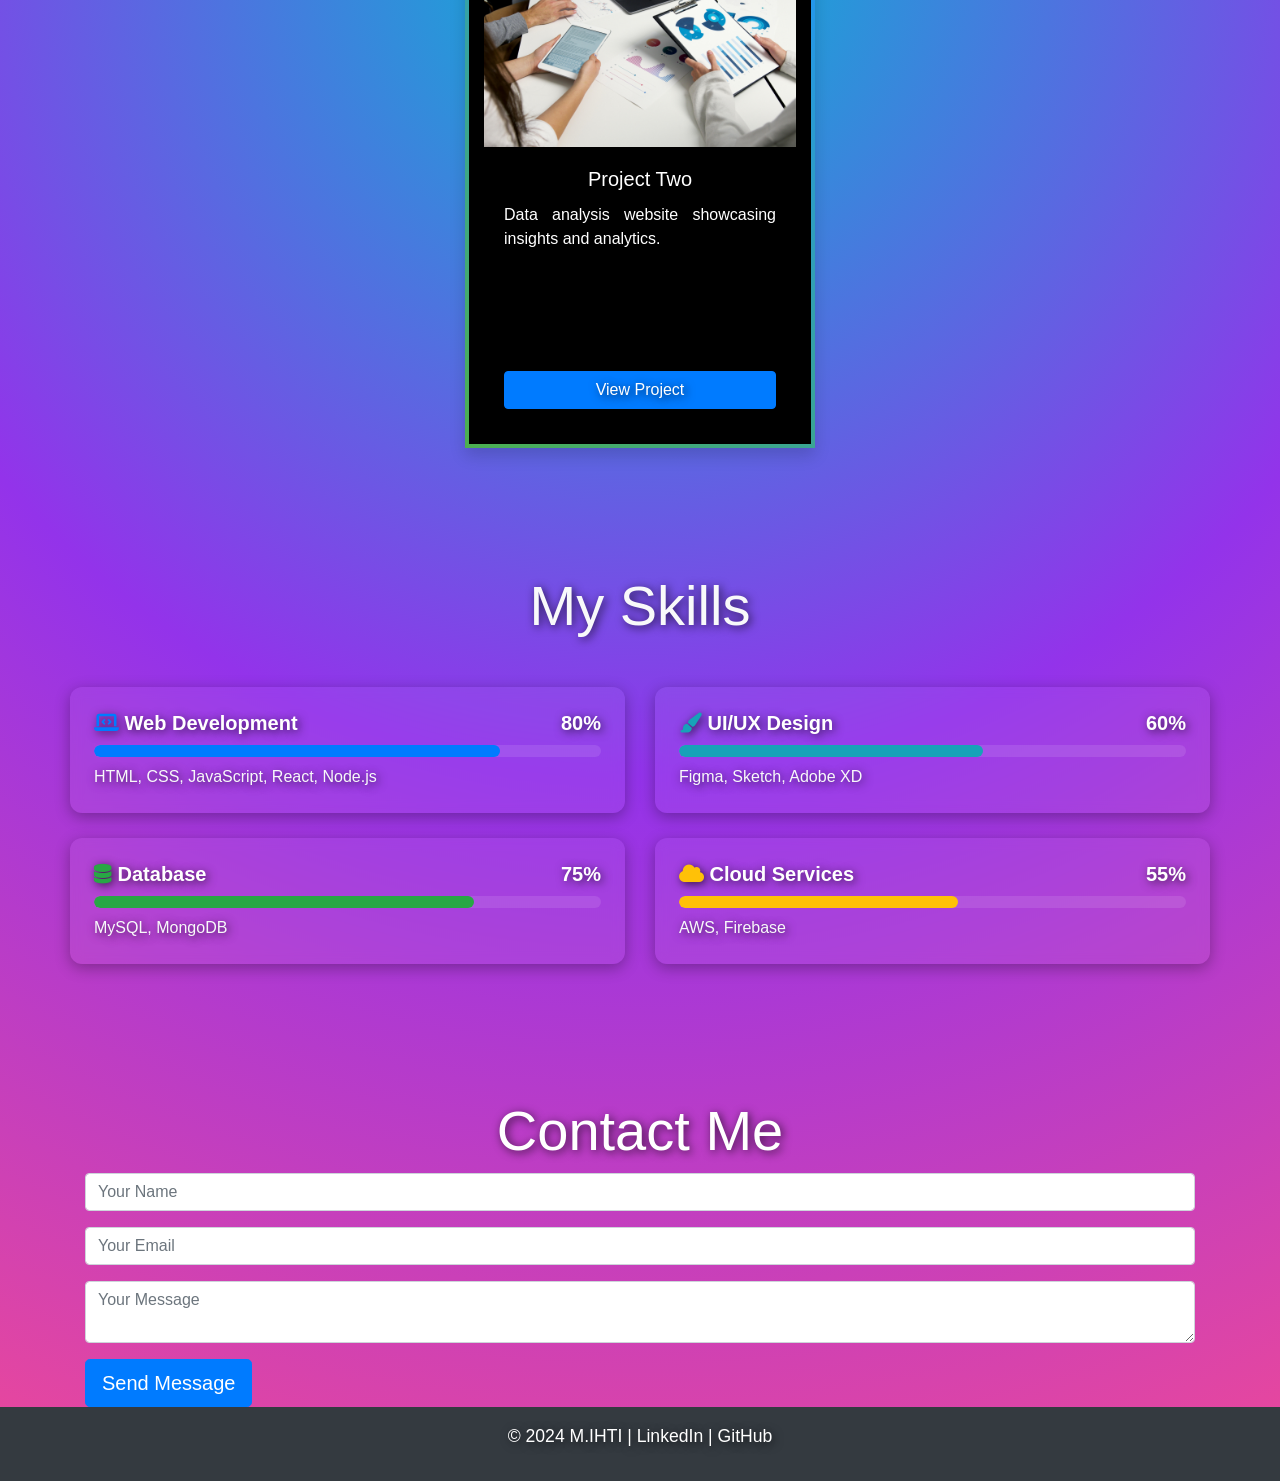
==== commit 104df1f6: "changes done" ====
--- a/index.html
+++ b/index.html
@@ -16,18 +16,13 @@
 </head>
 
 <body>
- <!-- 🔹 Loader Section (Paste at very top of <body>) -->
+<!-- 🔹 Loader Section -->
 <div id="loader">
-  <div class="loader">
-    <div class="loader__bar"></div>
-    <div class="loader__bar"></div>
-    <div class="loader__bar"></div>
-    <div class="loader__bar"></div>
-    <div class="loader__bar"></div>
-    <div class="loader__ball"></div>
-  </div>
-  <h1>Loading...</h1>
+  <div class="loader"></div>
+  <h3 class="loading-text">Loading...</h3>
 </div>
+
+
 
   <!-- Navigation Bar -->
   <nav class="navbar navbar-expand-lg navbar-dark fixed-top sticky-navbar">
@@ -321,9 +316,12 @@
       const loader = document.getElementById("loader");
       loader.style.display = "none";
     });
-      window.addEventListener("load", () => {
-    document.body.classList.add("loaded");
-  });
+  window.addEventListener("load", () => {
+      const loader = document.getElementById("loader");
+      loader.style.opacity = "0";
+      document.body.classList.add("loaded");
+      setTimeout(() => loader.style.display = "none", 500);
+    });
   </script>
   <script src="https://unpkg.com/aos@2.3.1/dist/aos.js"></script>
   <script>
--- a/styles.css
+++ b/styles.css
@@ -13,94 +13,81 @@
   background: radial-gradient(circle, #06b6d4, #9333ea, #ec4899);
 
 }
-/* Loader Styles */
-#loader {
-  position: fixed;
-  top: 0;
-  left: 0;
-  width: 100%;
-  height: 100%;
-  background-color: #000;
-  z-index: 9999;
-  display: flex;
-  justify-content: center;
-  align-items: center;
-  flex-direction: column;
-}
-
-/* Animation Bars */
-.loader {
-  position: relative;
-  scale: 2.5;
-  width: 75px;
-  height: 100px;
-}
-
-.loader__bar {
-  position: absolute;
-  bottom: 0;
-  width: 10px;
-  height: 50%;
-  background: linear-gradient(to top, rgb(44, 44, 44), white);
-  transform-origin: center bottom;
-  box-shadow: 1px 1px 0 rgba(205, 205, 205, 0.225);
-}
-
-.loader__bar:nth-child(1) { left: 0px; transform: scale(1, 0.2); animation: barUp1 4s infinite; }
-.loader__bar:nth-child(2) { left: 15px; transform: scale(1, 0.4); animation: barUp2 4s infinite; }
-.loader__bar:nth-child(3) { left: 30px; transform: scale(1, 0.6); animation: barUp3 4s infinite; }
-.loader__bar:nth-child(4) { left: 45px; transform: scale(1, 0.8); animation: barUp4 4s infinite; }
-.loader__bar:nth-child(5) { left: 60px; transform: scale(1, 1); animation: barUp5 4s infinite; }
-
-.loader__ball {
-  position: absolute;
-  bottom: 10px;
-  left: 0;
-  width: 10px;
-  height: 10px;
-  background: rgb(16, 46, 212);
-  border-radius: 50%;
-  animation: ball624 4s infinite;
-}
-
-h1 {
-  margin-top: 30px;
-  color: white;
-  font-size: 20px;
-  font-family: 'Gill Sans', 'Gill Sans MT', Calibri, 'Trebuchet MS', sans-serif;
-}
-
-/* Keyframes */
-@keyframes ball624 {
-  0% { transform: translate(0, 0); background: rgb(16, 46, 212); height: 8px; }
-  5% { height: 12px; transform: translate(8px, -20px); }
-  10% { height: 8px; transform: translate(15px, -10px); }
-  17% { height: 12px; transform: translate(23px, -24px); }
-  20% { height: 8px; transform: translate(30px, -20px); }
-  27% { height: 12px; transform: translate(38px, -34px); }
-  30% { height: 8px; transform: translate(45px, -30px); }
-  37% { height: 12px; transform: translate(53px, -44px); }
-  40% { height: 8px; transform: translate(60px, -40px); }
-  50% { height: 8px; transform: translate(60px, 0); background: rgb(44, 255, 150); }
-  57% { height: 12px; transform: translate(53px, -14px); }
-  67% { height: 12px; transform: translate(37px, -24px); }
-  77% { height: 12px; transform: translate(22px, -34px); }
-  87% { height: 12px; transform: translate(7px, -44px); }
-  100% { height: 12px; transform: translate(0, 0); background: rgba(227, 32, 32, 0.778); }
-}
-
-@keyframes barUp1 { 0%, 40% {transform: scale(1, 0.2);} 50%, 90% {transform: scale(1, 1);} 100% {transform: scale(1, 0.2);} }
-@keyframes barUp2 { 0%, 40% {transform: scale(1, 0.4);} 50%, 90% {transform: scale(1, 0.8);} 100% {transform: scale(1, 0.4);} }
-@keyframes barUp3 { 0%, 100% {transform: scale(1, 0.6);} }
-@keyframes barUp4 { 0%, 40% {transform: scale(1, 0.8);} 50%, 90% {transform: scale(1, 0.4);} 100% {transform: scale(1, 0.8);} }
-@keyframes barUp5 { 0%, 40% {transform: scale(1, 1);} 50%, 90% {transform: scale(1, 0.2);} 100% {transform: scale(1, 1);} }
-
-/* Hide Loader after Page Loads */
-body.loaded #loader {
-  opacity: 0;
-  visibility: hidden;
-  transition: opacity 0.8s ease, visibility 0.8s ease;
-}
+/* * ===========================
+       🔹 Full Page Loader Styling
+       ===========================  */
+  #loader {
+      position: fixed;
+      inset: 0; /* shorthand for top:0; left:0; right:0; bottom:0 */
+      width: 100%;
+      height: 100%;
+      background-color: #ffffff;
+      display: flex;
+      flex-direction: column;
+      justify-content: center;
+      align-items: center;
+      text-align: center;
+      z-index: 99999;
+      transition: opacity 0.5s ease;
+      padding: 20px;
+      box-sizing: border-box;
+    }
+
+    /* 🔹 Spinner */
+    .spinner {
+      width: 70px;
+      height: 70px;
+      border: 8px solid #e0e0e0;
+      border-top: 8px solid #08112A;
+      border-radius: 50%;
+      animation: spin 1s linear infinite;
+    }
+
+    @keyframes spin {
+      to { transform: rotate(360deg); }
+    }
+
+    /* 🔹 Loading Text */
+    .loading-text {
+      margin-top: 20px;
+      font-size: 1.3rem;
+      font-weight: 600;
+      color: #08112A;
+      line-height: 1.5;
+      word-wrap: break-word;
+    }
+
+    /* 🔹 Smooth Fade-in for Navbar & Content */
+    body.loaded .navbar,
+    body.loaded .content {
+      animation: fadeIn 1s ease forwards;
+    }
+
+    @keyframes fadeIn {
+      from { opacity: 0; transform: translateY(10px); }
+      to { opacity: 1; transform: translateY(0); }
+    }
+
+    /* ✅ FIX FOR MOBILE SCREENS */
+    @supports (-webkit-touch-callout: none) {
+      /* iPhones fix */
+      #loader {
+        height: 100dvh; /* dynamic viewport height fixes Safari & mobile issues */
+      }
+    }
+
+    @media (max-width: 768px) {
+      .spinner {
+        width: 55px;
+        height: 55px;
+        border-width: 6px;
+      }
+      .loading-text {
+        font-size: 1.1rem;
+      }
+    }
+
+/* Navbar Styles */
 
 .navbar {
   background: linear-gradient(90deg, rgba(0, 0, 0, 0.9), rgba(0, 0, 0, 0.5));
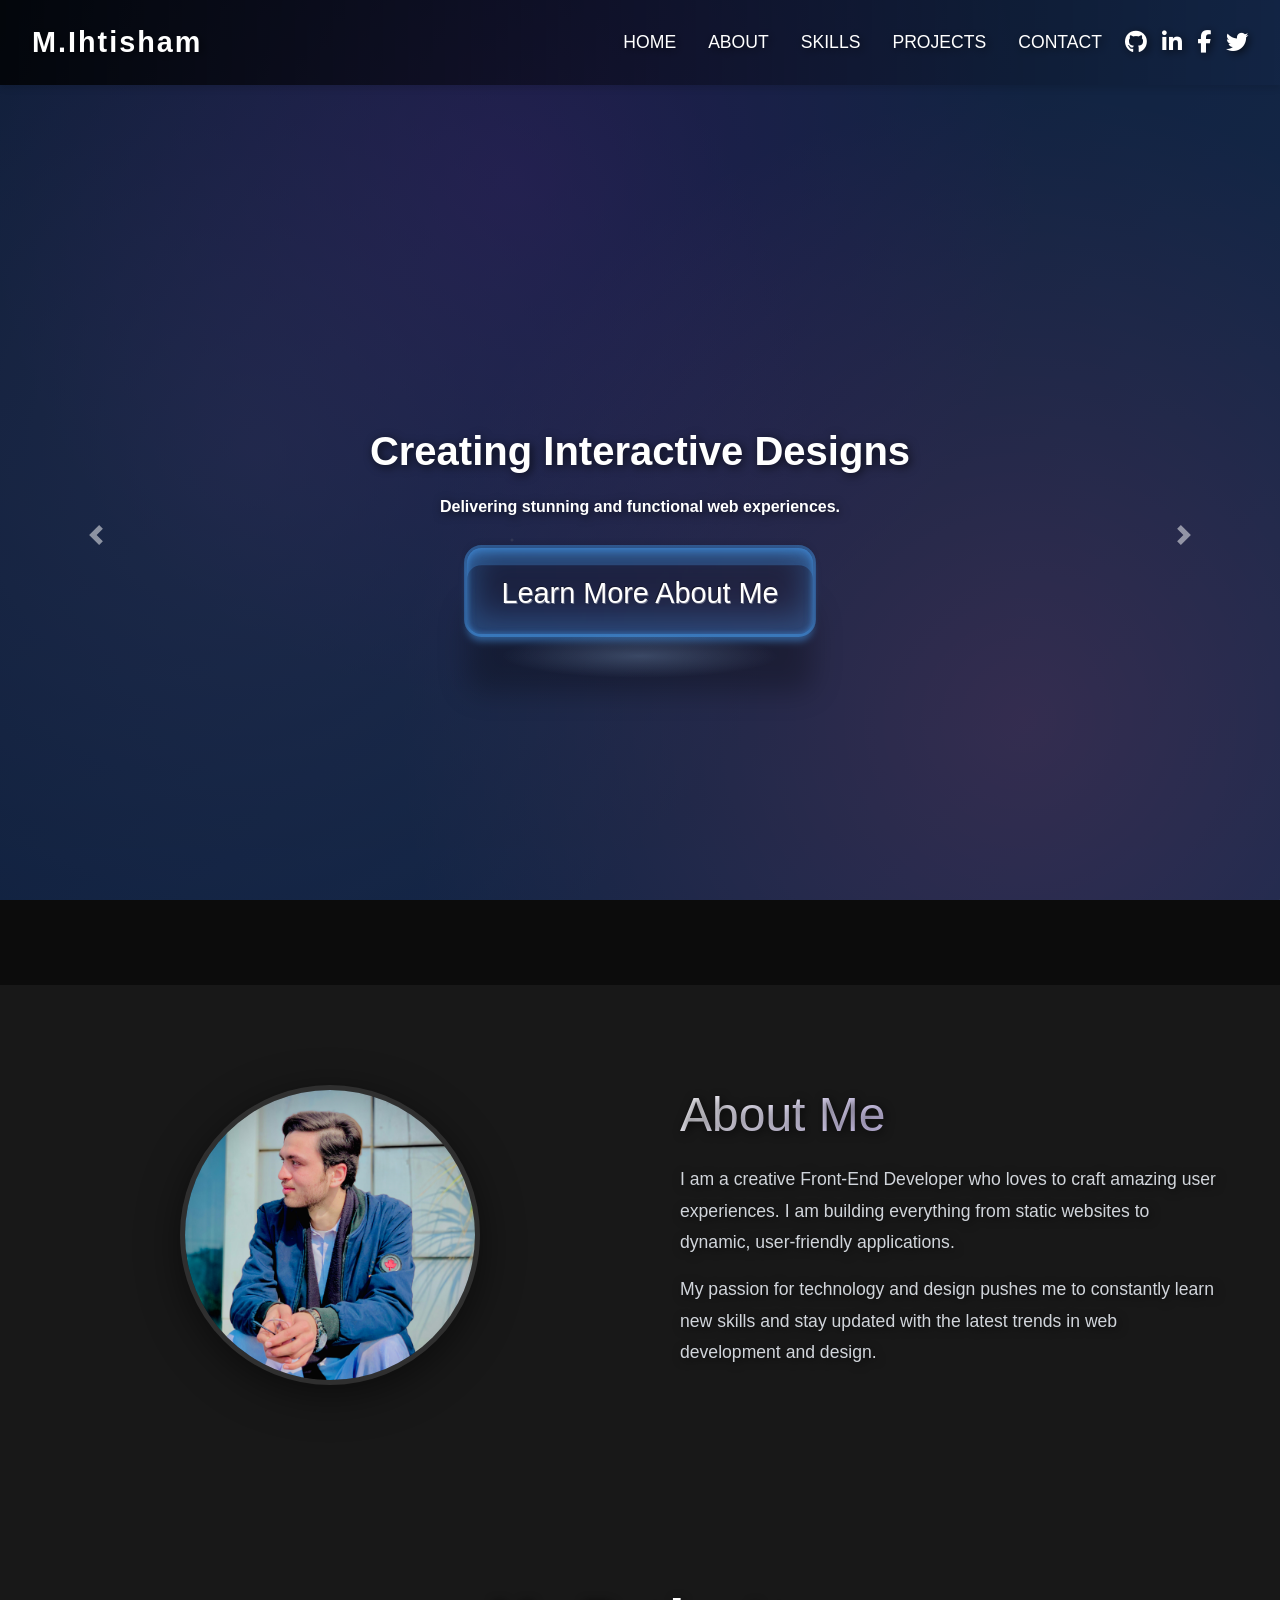
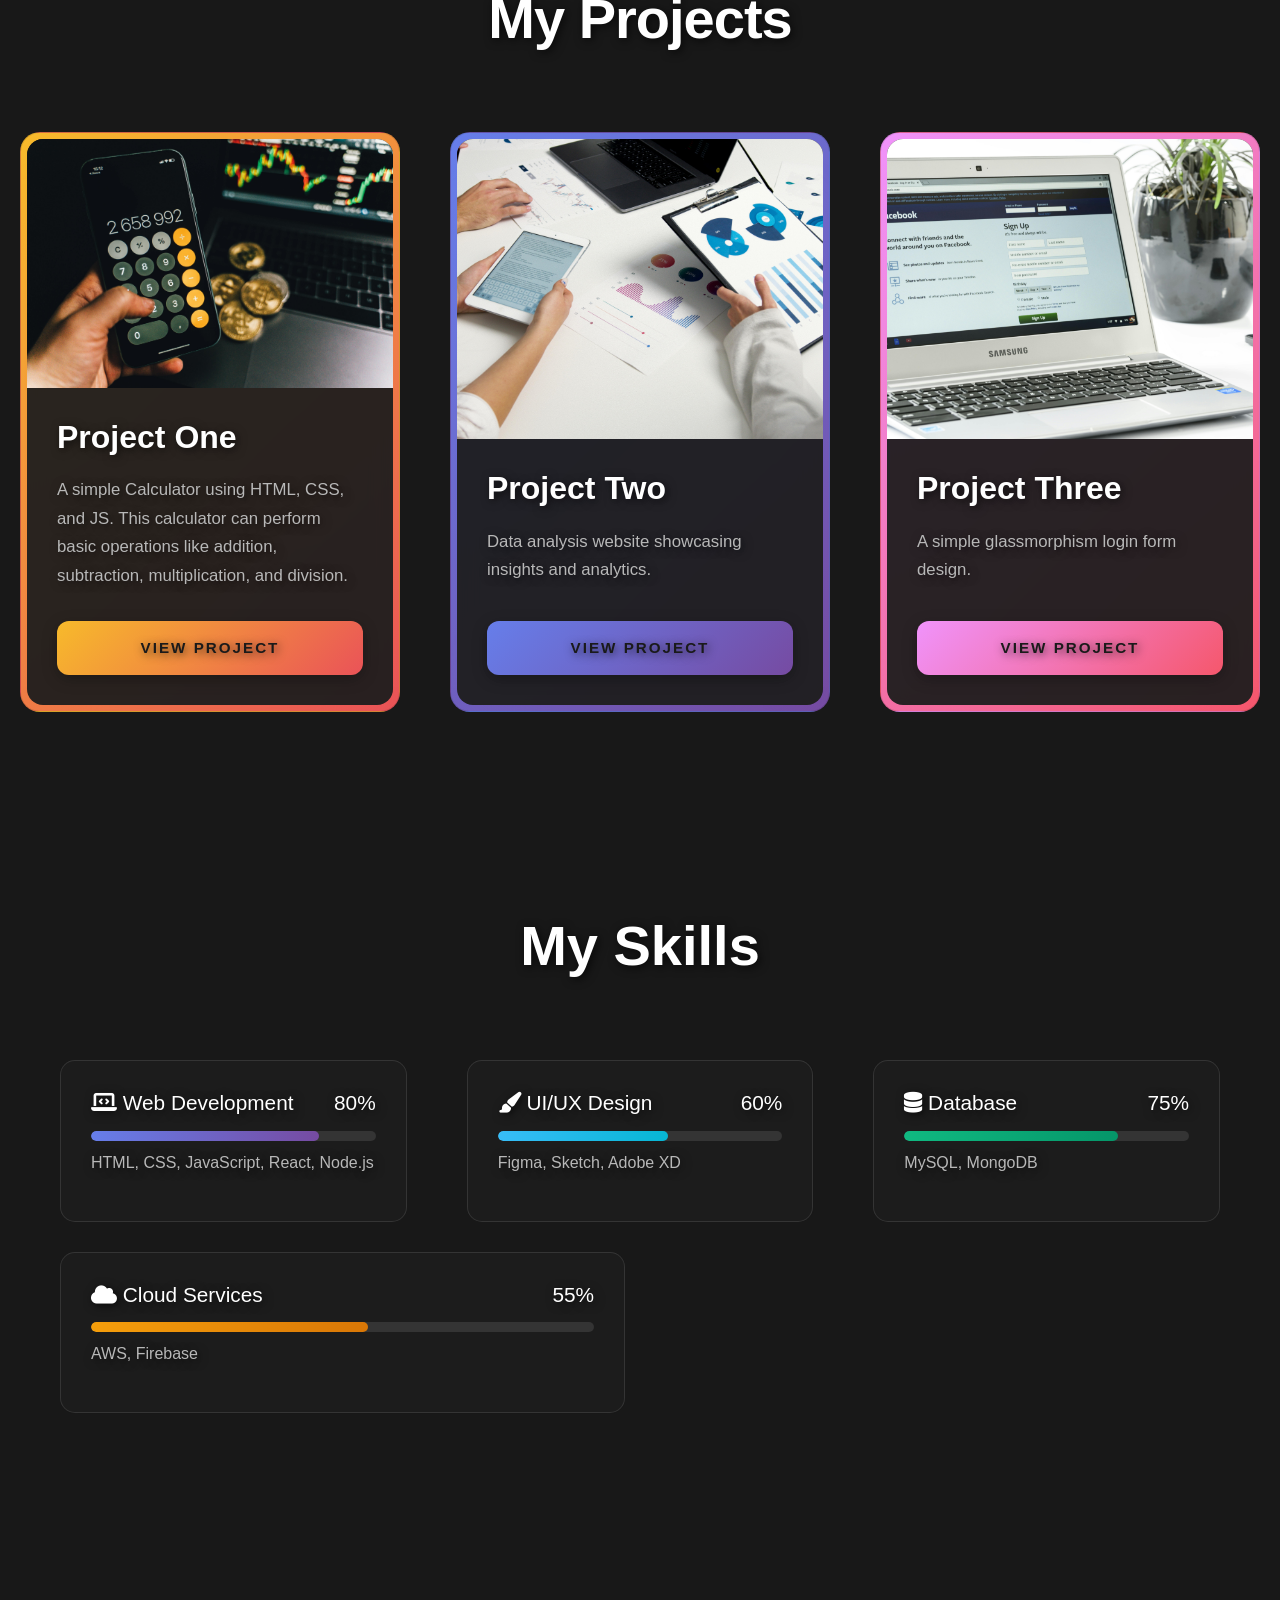
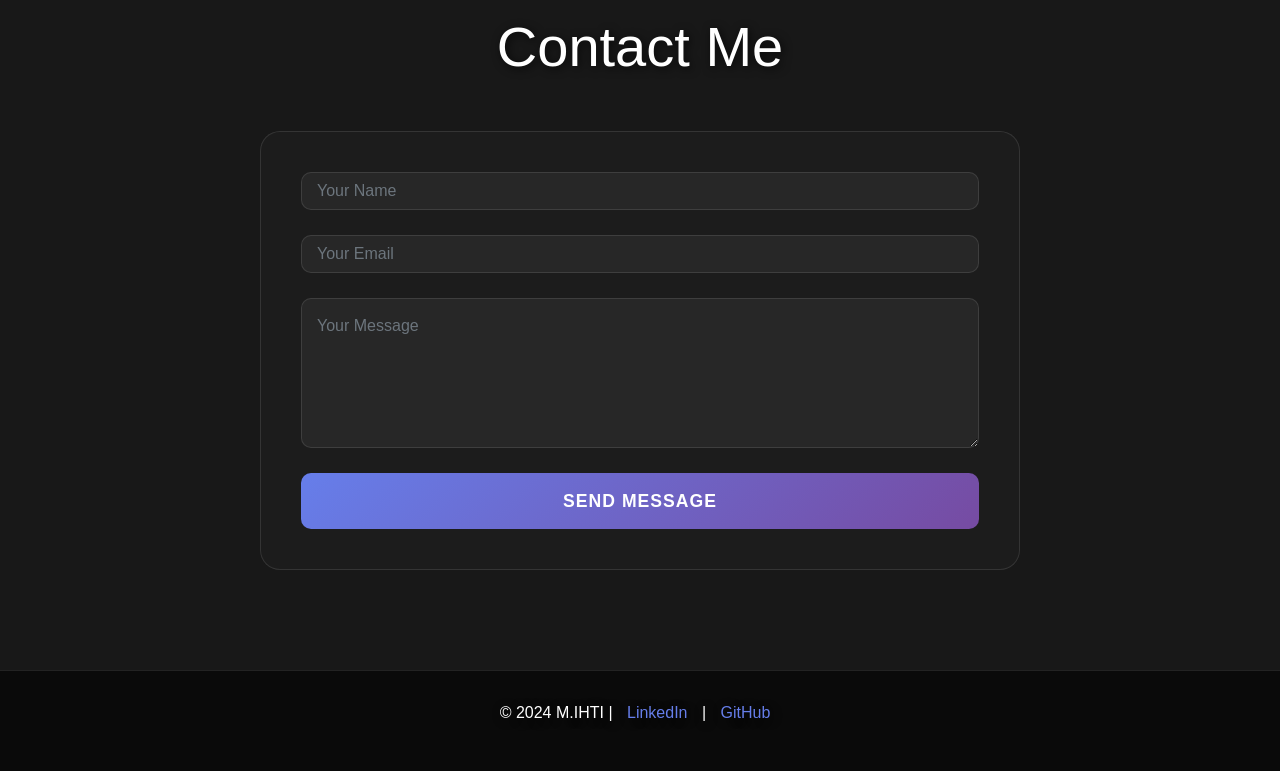
==== commit 163dd1cb: "changes done" ====
--- a/index.html
+++ b/index.html
@@ -124,16 +124,17 @@
     </div>
   </section>
 
+<div class="animated-background"></div>
+
   <!-- About Section -->
-  <section id="about" class="container my-5">
+  <section id="about">
     <div class="row">
       <div class="col-md-6 text-center">
-        <img src="./images/1111.jpg" alt="Developer"
-          class="img-fluid rounded-circle shadow-lg animate__animated animate__fadeIn animate__delay-1s" />
+        <img src="./images/1111.jpg" alt="Developer" />
       </div>
       <div class="col-md-6">
-        <h2 class="display-4">About Me</h2>
-        <p class="lead">
+        <h2>About Me</h2>
+        <p>
           I am a creative Front-End Developer who loves to craft amazing user
           experiences. I am building everything from static websites to
           dynamic, user-friendly applications.
@@ -149,161 +150,147 @@
 
   <!-- Projects Section -->
   <section id="projects">
-    <div class="container text-center">
-      <h2 class="display-4 animate__animated animate__fadeIn">My Projects</h2>
-      <div class="row">
-        <!-- Project 1 -->
-        <div class="col-md-4 my-3"   data-aos="fade-right"
-     data-aos-offset="300"
-     data-aos-easing="ease-in-sine">
-          <div class="card shadow animate__animated animate__fadeIn animate__delay-1s">
-            <img src="./images/Calculator.jpg" class="card-img-top" alt="Project 1" />
-            <div class="card-body">
-              <h5 class="card-title">Project One</h5>
-              <p class="card-text">
+    <h2>My Projects</h2>
+    <div class="projects-container">
+      <!-- Project 1 -->
+      <div class="card">
+        <a href="https://ihit-developer.github.io/CALCULATOR_USING_html_css_javascript/" target="_blank">
+          <div class="card-info">
+            <img src="./images/Calculator.jpg" alt="Calculator Project" />
+            <div class="card-content">
+              <h5 class="title">Project One</h5>
+              <p class="card-description">
                 A simple Calculator using HTML, CSS, and JS. This calculator
                 can perform basic operations like addition,
-                subtraction,multiplication, and division.
-              </p>
-              <a href="https://ihit-developer.github.io/CALCULATOR_USING_html_css_javascript/"
-                class="btn btn-primary">View Project</a>
-            </div>
-          </div>
-        </div>
-        <!-- Project 2 -->
-        <div class="col-md-4 my-3"  data-aos="fade-left"
-     data-aos-anchor="#example-anchor"
-     data-aos-offset="500"
-     data-aos-duration="500">
-          <div class="card shadow animate__animated animate__fadeIn animate__delay-1s">
-            <img src="./images/data analysis.jpg" class="card-img-top" alt="Project 2" />
-            <div class="card-body">
-              <h5 class="card-title">Project Two</h5>
-              <p class="card-text">
+                subtraction, multiplication, and division.
+              </p>
+              <span class="view-btn">VIEW PROJECT</span>
+            </div>
+          </div>
+        </a>
+      </div>
+
+      <!-- Project 2 -->
+      <div class="card">
+        <a href="https://ihit-developer.github.io/LANDING_PAGE/" target="_blank">
+          <div class="card-info">
+            <img src="./images/data analysis.jpg" alt="Data Analysis Project" />
+            <div class="card-content">
+              <h5 class="title">Project Two</h5>
+              <p class="card-description">
                 Data analysis website showcasing insights and analytics.
               </p>
-              <a href="https://ihit-developer.github.io/LANDING_PAGE/" class="btn btn-primary">View Project</a>
-            </div>
-          </div>
-        </div>
-        <!-- Project 3 -->
-        <div class="col-md-4 my-3" data-aos="fade-zoom-in"
-     data-aos-easing="ease-in-back"
-     data-aos-delay="300"
-     data-aos-offset="0">
-          <div class="card shadow animate__animated animate__fadeIn animate__delay-1s">
-            <img src="./images/form.jpg" class="card-img-top" alt="Project 3" />
-            <div class="card-body">
-              <h5 class="card-title">Project Three</h5>
-              <p class="card-text">
+              <span class="view-btn">VIEW PROJECT</span>
+            </div>
+          </div>
+        </a>
+      </div>
+
+      <!-- Project 3 -->
+      <div class="card">
+        <a href="https://ihit-developer.github.io/Glassmorphism_form/" target="_blank">
+          <div class="card-info">
+            <img src="./images/form.jpg" alt="Form Project" />
+            <div class="card-content">
+              <h5 class="title">Project Three</h5>
+              <p class="card-description">
                 A simple glassmorphism login form design.
               </p>
-              <a href="https://ihit-developer.github.io/Glassmorphism_form/" class="btn btn-primary">View Project</a>
-            </div>
-          </div>
-        </div>
-      </div>
-    </div>
-  </section>
-
-<!-- Skills Section -->
-<section id="skills" class="container my-5">
-  <h2 class="text-center display-4 animate__animated animate__fadeIn mb-5 text-light">
-    My Skills
-  </h2>
-
-  <div class="row gy-4 gx-4"> <!-- Added gx-4 for horizontal gap -->
-    <!-- Web Development -->
-    <div class="col-lg-6 col-md-6 col-sm-12">
-      <div class="skill-box p-4">
-        <h5 class="d-flex justify-content-between align-items-center">
-          <span><i class="fas fa-laptop-code me-2 text-primary"></i> Web Development</span>
-          <span>80%</span>
-        </h5>
-        <div class="progress">
-          <div class="progress-bar bg-primary" style="width: 80%;"></div>
-        </div>
-        <p class="text-light mt-2 mb-0">HTML, CSS, JavaScript, React, Node.js</p>
-      </div>
-    </div>
-
-    <!-- UI/UX Design -->
-    <div class="col-lg-6 col-md-6 col-sm-12">
-      <div class="skill-box p-4">
-        <h5 class="d-flex justify-content-between align-items-center">
-          <span><i class="fas fa-paint-brush me-2 text-info"></i> UI/UX Design</span>
-          <span>60%</span>
-        </h5>
-        <div class="progress">
-          <div class="progress-bar bg-info" style="width: 60%;"></div>
-        </div>
-        <p class="text-light mt-2 mb-0">Figma, Sketch, Adobe XD</p>
-      </div>
-    </div>
-
-    <!-- Database -->
-    <div class="col-lg-6 col-md-6 col-sm-12">
-      <div class="skill-box p-4">
-        <h5 class="d-flex justify-content-between align-items-center">
-          <span><i class="fas fa-database me-2 text-success"></i> Database</span>
-          <span>75%</span>
-        </h5>
-        <div class="progress">
-          <div class="progress-bar bg-success" style="width: 75%;"></div>
-        </div>
-        <p class="text-light mt-2 mb-0">MySQL, MongoDB</p>
-      </div>
-    </div>
-
-    <!-- Cloud Services -->
-    <div class="col-lg-6 col-md-6 col-sm-12">
-      <div class="skill-box p-4">
-        <h5 class="d-flex justify-content-between align-items-center">
-          <span><i class="fas fa-cloud me-2 text-warning"></i> Cloud Services</span>
-          <span>55%</span>
-        </h5>
-        <div class="progress">
-          <div class="progress-bar bg-warning" style="width: 55%;"></div>
-        </div>
-        <p class="text-light mt-2 mb-0">AWS, Firebase</p>
-      </div>
-    </div>
-  </div>
-</section>
-
+              <span class="view-btn">VIEW PROJECT</span>
+            </div>
+          </div>
+        </a>
+      </div>
+    </div>
+  </section>
+
+  <!-- Skills Section -->
+  <section id="skills">
+    <h2>My Skills</h2>
+    <div class="row">
+      <!-- Web Development -->
+      <div class="col-lg-6">
+        <div class="skill-box">
+          <h5>
+            <i class="fas fa-laptop-code"></i> Web Development
+            <span style="float: right;">80%</span>
+          </h5>
+          <div class="progress">
+            <div class="progress-bar bg-primary" style="width: 80%;"></div>
+          </div>
+          <p style="color: #b8b8b8; margin-top: 10px;">HTML, CSS, JavaScript, React, Node.js</p>
+        </div>
+      </div>
+
+      <!-- UI/UX Design -->
+      <div class="col-lg-6">
+        <div class="skill-box">
+          <h5>
+            <i class="fas fa-paint-brush"></i> UI/UX Design
+            <span style="float: right;">60%</span>
+          </h5>
+          <div class="progress">
+            <div class="progress-bar bg-info" style="width: 60%;"></div>
+          </div>
+          <p style="color: #b8b8b8; margin-top: 10px;">Figma, Sketch, Adobe XD</p>
+        </div>
+      </div>
+
+      <!-- Database -->
+      <div class="col-lg-6">
+        <div class="skill-box">
+          <h5>
+            <i class="fas fa-database"></i> Database
+            <span style="float: right;">75%</span>
+          </h5>
+          <div class="progress">
+            <div class="progress-bar bg-success" style="width: 75%;"></div>
+          </div>
+          <p style="color: #b8b8b8; margin-top: 10px;">MySQL, MongoDB</p>
+        </div>
+      </div>
+
+      <!-- Cloud Services -->
+      <div class="col-lg-6">
+        <div class="skill-box">
+          <h5>
+            <i class="fas fa-cloud"></i> Cloud Services
+            <span style="float: right;">55%</span>
+          </h5>
+          <div class="progress">
+            <div class="progress-bar bg-warning" style="width: 55%;"></div>
+          </div>
+          <p style="color: #b8b8b8; margin-top: 10px;">AWS, Firebase</p>
+        </div>
+      </div>
+    </div>
+  </section>
 
   <!-- Contact Section -->
   <section id="contact">
-    <div class="container">
-      <h2 class="display-4 text-center animate__animated animate__fadeIn">
-        Contact Me
-      </h2>
-      <form action="https://api.web3forms.com/submit" method="POST"
-        class="animate__animated animate__fadeIn animate__delay-1s">
-        <input type="hidden" name="access_key" value="093cb03b-b08d-4173-bd24-18419bbeda82" />
-
-        <div class="form-group">
-          <input type="text" class="form-control" name="name" placeholder="Your Name" required />
-        </div>
-        <div class="form-group">
-          <input type="email" class="form-control" name="email" placeholder="Your Email" required />
-        </div>
-        <div class="form-group">
-          <textarea class="form-control" name="message" placeholder="Your Message" required></textarea>
-        </div>
-        <button type="submit" class="btn btn-primary btn-lg">
-          Send Message
-        </button>
-      </form>
-    </div>
+    <h2>Contact Me</h2>
+    <form action="https://api.web3forms.com/submit" method="POST">
+      <input type="hidden" name="access_key" value="093cb03b-b08d-4173-bd24-18419bbeda82" />
+      
+      <div class="form-group">
+        <input type="text" class="form-control" name="name" placeholder="Your Name" required />
+      </div>
+      <div class="form-group">
+        <input type="email" class="form-control" name="email" placeholder="Your Email" required />
+      </div>
+      <div class="form-group">
+        <textarea class="form-control" name="message" placeholder="Your Message" required></textarea>
+      </div>
+      <button type="submit" class="btn-primary">Send Message</button>
+    </form>
   </section>
 
   <!-- Footer -->
-  <footer class="bg-dark text-white text-center py-3">
+  <footer>
     <p>
       &copy; 2024 M.IHTI |
-      <a href="www.linkedin.com/in/ihtisham-khan-393829338" class="text-white">LinkedIn</a> |
-      <a href=" https://github.com/ihit-developer" class="text-white">GitHub</a>
+      <a href="https://www.linkedin.com/in/ihtisham-khan-393829338">LinkedIn</a> |
+      <a href="https://github.com/ihit-developer">GitHub</a>
     </p>
   </footer>
 
--- a/styles.css
+++ b/styles.css
@@ -7,11 +7,13 @@
 
 /* General Styles */
 body {
-  font-family: 'Arial', sans-serif;
+  /* font-family: 'Arial', sans-serif; */
   text-shadow: 2px 2px 10px rgba(0, 0, 0, 0.7);
   color: white;
-  background: radial-gradient(circle, #06b6d4, #9333ea, #ec4899);
-
+  /* background: radial-gradient(circle, #06b6d4, #9333ea, #ec4899); */
+  font-family: 'Segoe UI', Tahoma, Geneva, Verdana, sans-serif;
+   background: #181818;
+   min-height: 100vh;
 }
 /* * ===========================
        🔹 Full Page Loader Styling
@@ -329,123 +331,424 @@
   }
 }
 
-#skills {
-  padding: 60px 0;
-  color: #fff;
-}
-
-/* Each skill box has margin and spacing */
-.skill-box {
-  background: rgba(255, 255, 255, 0.05);
-  border-radius: 12px;
-  backdrop-filter: blur(6px);
-  box-shadow: 0 4px 15px rgba(0, 0, 0, 0.3);
-  transition: transform 0.3s ease;
-  margin-bottom: 25px; /* 🔹 Adds vertical gap */
-}
-
-.skill-box:hover {
-  transform: translateY(-5px);
-}
-
-.skill-box h5 {
-  font-weight: 600;
-  margin-bottom: 10px;
-  color: #fff;
-}
-
-.progress {
-  height: 12px;
-  border-radius: 10px;
-  background-color: rgba(255, 255, 255, 0.1);
-  overflow: hidden;
-}
-
-.progress-bar {
-  height: 12px;
-  border-radius: 10px;
-  transition: width 1.5s ease;
-}
-
-/* Responsive spacing */
-@media (max-width: 768px) {
-  .skill-box {
-    margin-bottom: 30px;
-  }
-  .progress {
-    height: 10px;
-  }
-}
-
-
-
-
-/* About Section */
-#about img {
-  max-width: 300px;
-  margin-top: 20px;
-  transition: transform 0.5s;
-}
-
-#about img:hover {
-  transform: scale(1.1);
-}
-
-/* Projects sections */
-
-.card {
-  display: flex;
-  flex-direction: column;
-  justify-content: space-between;
-  height: 100%;
-  background-color: black;
-  border: 4px solid transparent;
-  border-image: linear-gradient(45deg, #4caf50, #2196f3);
-  border-image-slice: 1;
-  padding: 15px;
-
-}
-
-.card-body {
-  display: flex;
-  flex-direction: column;
-  justify-content: space-between;
-  height: 100%;
-}
-
-
-.card img {
-  transition: transform 0.5s ease;
-}
-
-.card img:hover {
-  transform: scale(1.05);
-}
-
-
-.card-text {
-  margin-bottom: 1rem;
-  flex-grow: 1;
-  text-align: justify;
-  overflow: hidden;
-  text-overflow: ellipsis;
-  display: -webkit-box;
-  -webkit-box-orient: vertical;
-}
-
-
-/* Footer */
-footer {
-
-  color: #fff;
-  font-size: 1.1rem;
-  padding: 20px 0;
-}
-
-footer a {
-  color: #3498db;
-}
-
-footer a:hover {
-  text-decoration: underline;
-}+   /* Animated Background */
+    .animated-background {
+      position: fixed;
+      top: 0;
+      left: 0;
+      width: 100%;
+      height: 100%;
+      z-index: -1;
+      background: linear-gradient(135deg, #1e3c72 0%, #2a5298 25%, #7e22ce 50%, #c026d3 75%, #1e3c72 100%);
+      background-size: 400% 400%;
+      animation: gradientShift 15s ease infinite;
+    }
+
+    .animated-background::before {
+      content: '';
+      position: absolute;
+      top: 0;
+      left: 0;
+      width: 100%;
+      height: 100%;
+      background: radial-gradient(circle at 20% 50%, rgba(120, 119, 198, 0.3), transparent 50%),
+                  radial-gradient(circle at 80% 80%, rgba(255, 119, 198, 0.3), transparent 50%),
+                  radial-gradient(circle at 40% 20%, rgba(138, 43, 226, 0.3), transparent 50%);
+      animation: float 20s ease-in-out infinite;
+    }
+
+    .animated-background::after {
+      content: '';
+      position: absolute;
+      top: 0;
+      left: 0;
+      width: 100%;
+      height: 100%;
+      background-image: 
+        radial-gradient(2px 2px at 20% 30%, rgba(255, 255, 255, 0.3), transparent),
+        radial-gradient(2px 2px at 60% 70%, rgba(255, 255, 255, 0.3), transparent),
+        radial-gradient(1px 1px at 50% 50%, rgba(255, 255, 255, 0.3), transparent),
+        radial-gradient(1px 1px at 80% 10%, rgba(255, 255, 255, 0.3), transparent);
+      background-size: 200% 200%;
+      animation: sparkle 8s linear infinite;
+    }
+
+    @keyframes gradientShift {
+      0% { background-position: 0% 50%; }
+      50% { background-position: 100% 50%; }
+      100% { background-position: 0% 50%; }
+    }
+
+    @keyframes float {
+      0%, 100% { transform: translate(0, 0) scale(1); }
+      33% { transform: translate(30px, -50px) scale(1.1); }
+      66% { transform: translate(-20px, 20px) scale(0.9); }
+    }
+
+    @keyframes sparkle {
+      0%, 100% { background-position: 0% 0%; }
+      50% { background-position: 100% 100%; }
+    }
+
+    /* About Section */
+    #about {
+      padding: 100px 20px;
+      max-width: 1200px;
+      margin: 0 auto;
+    }
+
+    #about .row {
+      display: flex;
+      align-items: center;
+      gap: 50px;
+      flex-wrap: wrap;
+    }
+
+    #about .col-md-6 {
+      flex: 1;
+      min-width: 300px;
+    }
+
+    #about img {
+      width: 300px;
+      height: 300px;
+      border-radius: 50%;
+      object-fit: cover;
+      box-shadow: 0 10px 40px rgba(0, 0, 0, 0.5);
+      border: 5px solid rgba(255, 255, 255, 0.1);
+    }
+
+    #about h2 {
+      font-size: 3rem;
+      margin-bottom: 20px;
+      background: linear-gradient(135deg, #fff 0%, #a78bfa 100%);
+      -webkit-background-clip: text;
+      -webkit-text-fill-color: transparent;
+      background-clip: text;
+    }
+
+    #about p {
+      font-size: 1.1rem;
+      line-height: 1.8;
+      color: #d1d5db;
+      margin-bottom: 15px;
+    }
+
+    .text-center {
+      text-align: center;
+    }
+
+    /* Projects Section */
+    #projects {
+      padding: 100px 20px;
+    }
+
+    #projects h2 {
+      color: #fff;
+      font-size: 3.5rem;
+      margin-bottom: 80px;
+      font-weight: 700;
+      letter-spacing: -1px;
+      text-align: center;
+    }
+
+    .projects-container {
+      display: flex;
+      justify-content: center;
+      align-items: stretch;
+      flex-wrap: wrap;
+      max-width: 1400px;
+      margin: 0 auto;
+      gap: 50px;
+    }
+
+    .card {
+      --background: linear-gradient(135deg, #f7ba2b 0%, #ea5358 100%);
+      width: 380px;
+      height: 580px;
+      padding: 6px;
+      border-radius: 20px;
+      overflow: hidden;
+      background: var(--background);
+      position: relative;
+      z-index: 1;
+      transition: transform 0.4s ease;
+    }
+
+    .card::after {
+      position: absolute;
+      content: "";
+      top: 40px;
+      left: 0;
+      right: 0;
+      z-index: -1;
+      height: 100%;
+      width: 100%;
+      transform: scale(0.85);
+      filter: blur(35px);
+      background: var(--background);
+      transition: opacity .6s;
+      opacity: 0.6;
+    }
+
+    .card:hover {
+      transform: translateY(-10px);
+    }
+
+    .card:hover::after {
+      opacity: 0.3;
+    }
+
+    .card-info {
+      background: rgba(30, 30, 30, 0.95);
+      backdrop-filter: blur(10px);
+      display: flex;
+      flex-direction: column;
+      justify-content: flex-start;
+      align-items: center;
+      width: 100%;
+      height: 100%;
+      overflow: hidden;
+      border-radius: 16px;
+      box-sizing: border-box;
+    }
+
+    .card-info img {
+      width: 100%;
+      height: 300px;
+      object-fit: cover;
+      display: block;
+    }
+
+    .card-content {
+      padding: 30px;
+      display: flex;
+      flex-direction: column;
+      flex-grow: 1;
+      width: 100%;
+      box-sizing: border-box;
+    }
+
+    .card .title {
+      font-weight: 700;
+      font-size: 2rem;
+      margin: 0 0 20px 0;
+      text-align: left;
+      color: #ffffff;
+    }
+
+    .card-description {
+      font-size: 1.05rem;
+      text-align: left;
+      line-height: 1.7;
+      flex-grow: 1;
+      margin-bottom: 30px;
+      color: #b8b8b8;
+    }
+
+    .view-btn {
+      padding: 16px 0;
+      background: var(--background);
+      border: none;
+      border-radius: 12px;
+      color: #1a1a1a;
+      font-weight: 700;
+      font-size: 0.95rem;
+      text-transform: uppercase;
+      letter-spacing: 2px;
+      cursor: pointer;
+      transition: all 0.3s ease;
+      width: 100%;
+      display: block;
+      text-align: center;
+      box-shadow: 0 4px 15px rgba(0, 0, 0, 0.3);
+    }
+
+    .card:hover .view-btn {
+      transform: translateY(-2px);
+      box-shadow: 0 6px 20px rgba(0, 0, 0, 0.4);
+    }
+
+    .card a {
+      text-decoration: none;
+      color: inherit;
+      display: block;
+      width: 100%;
+      height: 100%;
+    }
+
+    .card:nth-child(1) {
+      --background: linear-gradient(135deg, #f7ba2b 0%, #ea5358 100%);
+    }
+
+    .card:nth-child(2) {
+      --background: linear-gradient(135deg, #667eea 0%, #764ba2 100%);
+    }
+
+    .card:nth-child(3) {
+      --background: linear-gradient(135deg, #f093fb 0%, #f5576c 100%);
+    }
+
+    /* Skills Section */
+    #skills {
+      padding: 100px 20px;
+      max-width: 1200px;
+      margin: 0 auto;
+    }
+
+    #skills h2 {
+      font-size: 3.5rem;
+      margin-bottom: 80px;
+      font-weight: 700;
+      text-align: center;
+    }
+
+    .row {
+      display: flex;
+      flex-wrap: wrap;
+      gap: 30px;
+    }
+
+    .col-lg-6 {
+      flex: 1;
+      min-width: 300px;
+    }
+
+    .skill-box {
+      background: rgba(30, 30, 30, 0.8);
+      backdrop-filter: blur(10px);
+      border: 1px solid rgba(255, 255, 255, 0.1);
+      border-radius: 15px;
+      padding: 30px;
+      transition: transform 0.3s ease;
+    }
+
+    .skill-box:hover {
+      transform: translateY(-5px);
+      background: rgba(40, 40, 40, 0.9);
+    }
+
+    .skill-box h5 {
+      font-size: 1.3rem;
+      margin-bottom: 15px;
+      color: #fff;
+    }
+
+    .progress {
+      height: 10px;
+      background: rgba(255, 255, 255, 0.1);
+      border-radius: 10px;
+      overflow: hidden;
+      margin-bottom: 10px;
+    }
+
+    .progress-bar {
+      height: 100%;
+      border-radius: 10px;
+      transition: width 1s ease;
+    }
+
+    .bg-primary { background: linear-gradient(90deg, #667eea, #764ba2); }
+    .bg-info { background: linear-gradient(90deg, #38bdf8, #06b6d4); }
+    .bg-success { background: linear-gradient(90deg, #10b981, #059669); }
+    .bg-warning { background: linear-gradient(90deg, #f59e0b, #d97706); }
+
+    /* Contact Section */
+    #contact {
+      padding: 100px 20px;
+      max-width: 800px;
+      margin: 0 auto;
+    }
+
+    #contact h2 {
+      font-size: 3.5rem;
+      margin-bottom: 50px;
+      text-align: center;
+    }
+
+    #contact form {
+      background: rgba(30, 30, 30, 0.8);
+      backdrop-filter: blur(10px);
+      border: 1px solid rgba(255, 255, 255, 0.1);
+      border-radius: 20px;
+      padding: 40px;
+    }
+
+    .form-group {
+      margin-bottom: 25px;
+    }
+
+    .form-control {
+      width: 100%;
+      padding: 15px;
+      background: rgba(255, 255, 255, 0.05);
+      border: 1px solid rgba(255, 255, 255, 0.1);
+      border-radius: 10px;
+      color: #fff;
+      font-size: 1rem;
+    }
+
+    .form-control:focus {
+      outline: none;
+      border-color: #667eea;
+      background: rgba(255, 255, 255, 0.08);
+    }
+
+    textarea.form-control {
+      min-height: 150px;
+      resize: vertical;
+    }
+
+    .btn-primary {
+      width: 100%;
+      padding: 15px;
+      background: linear-gradient(135deg, #667eea 0%, #764ba2 100%);
+      border: none;
+      border-radius: 10px;
+      color: #fff;
+      font-size: 1.1rem;
+      font-weight: 700;
+      text-transform: uppercase;
+      letter-spacing: 1px;
+      cursor: pointer;
+      transition: all 0.3s ease;
+    }
+
+    .btn-primary:hover {
+      transform: translateY(-2px);
+      box-shadow: 0 10px 25px rgba(102, 126, 234, 0.4);
+    }
+
+    /* Footer */
+    footer {
+      background: rgba(10, 10, 10, 0.95);
+      padding: 30px 20px;
+      text-align: center;
+      border-top: 1px solid rgba(255, 255, 255, 0.1);
+    }
+
+    footer a {
+      color: #667eea;
+      text-decoration: none;
+      margin: 0 10px;
+      transition: color 0.3s ease;
+    }
+
+    footer a:hover {
+      color: #a78bfa;
+    }
+
+    @media (max-width: 768px) {
+      #about h2, #projects h2, #skills h2, #contact h2 {
+        font-size: 2.5rem;
+      }
+
+      .card {
+        width: 90%;
+        max-width: 400px;
+      }
+
+      #about .row {
+        text-align: center;
+      }
+    }
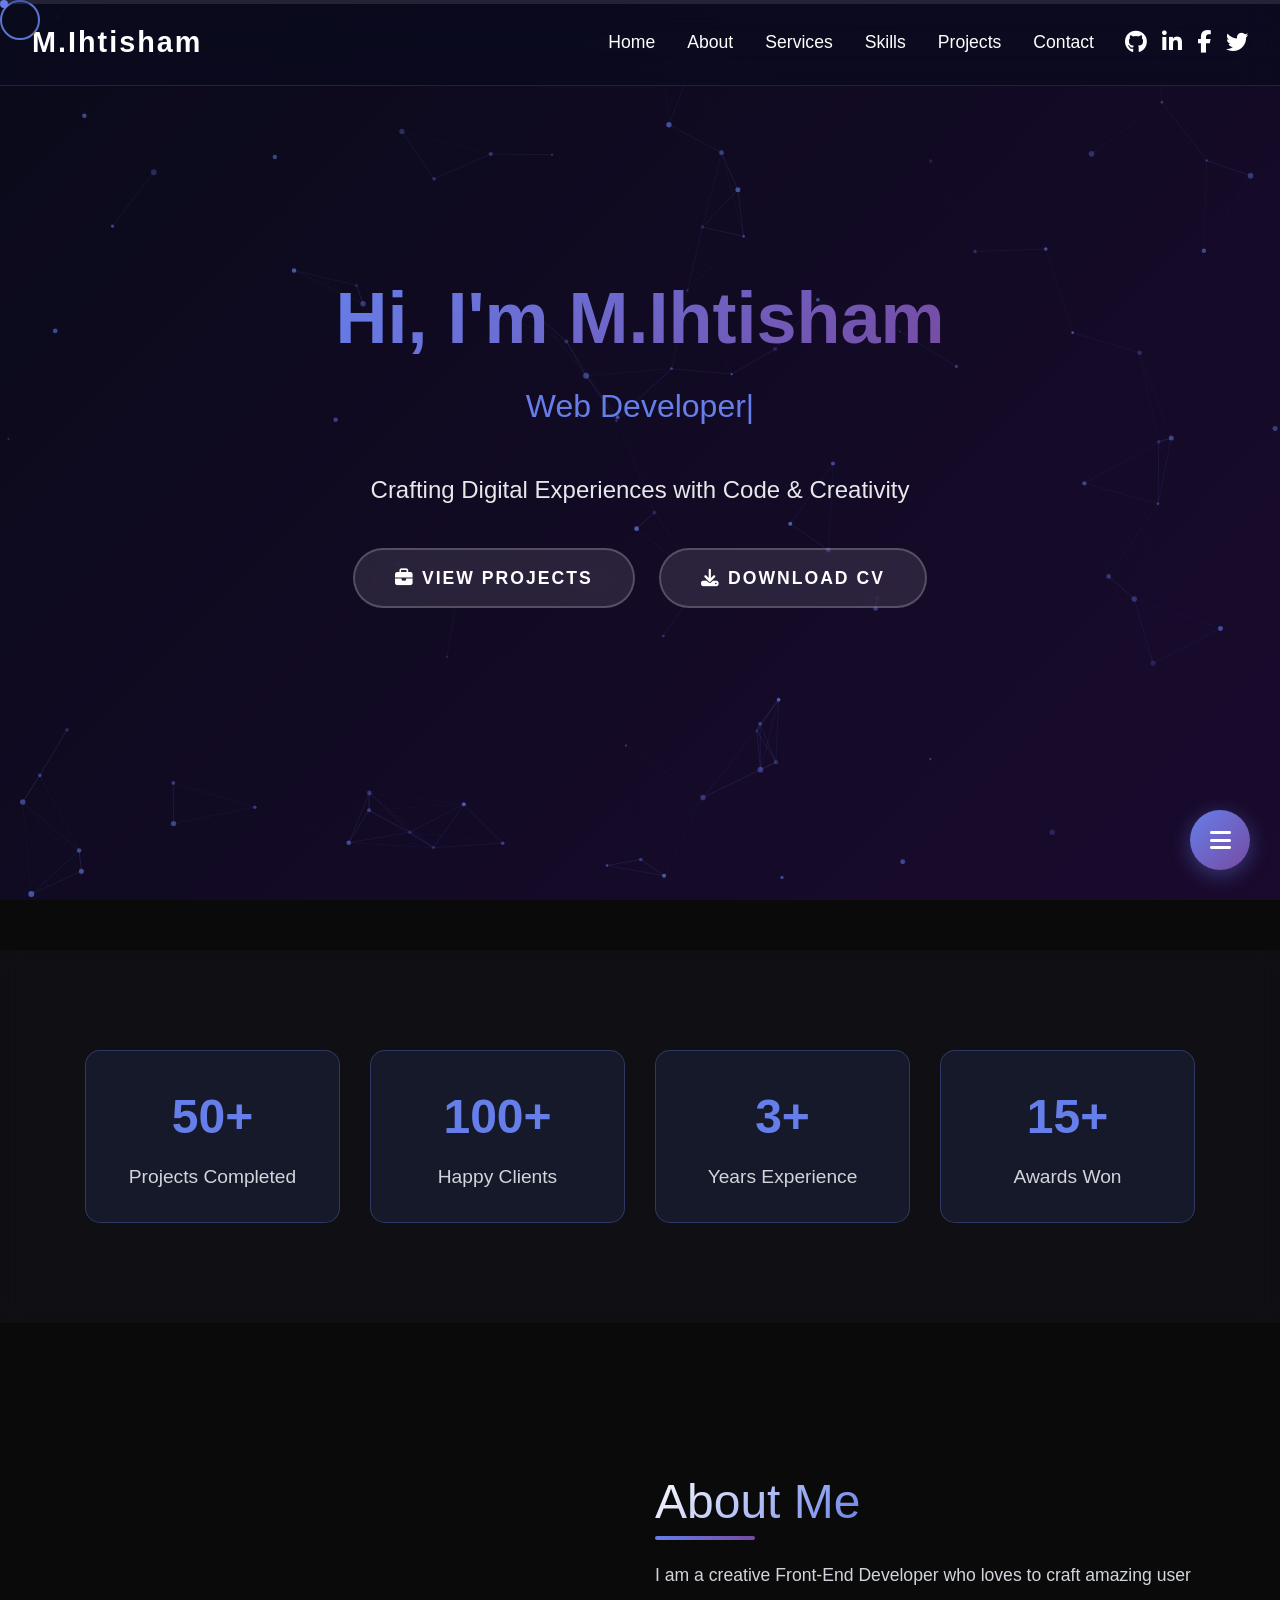
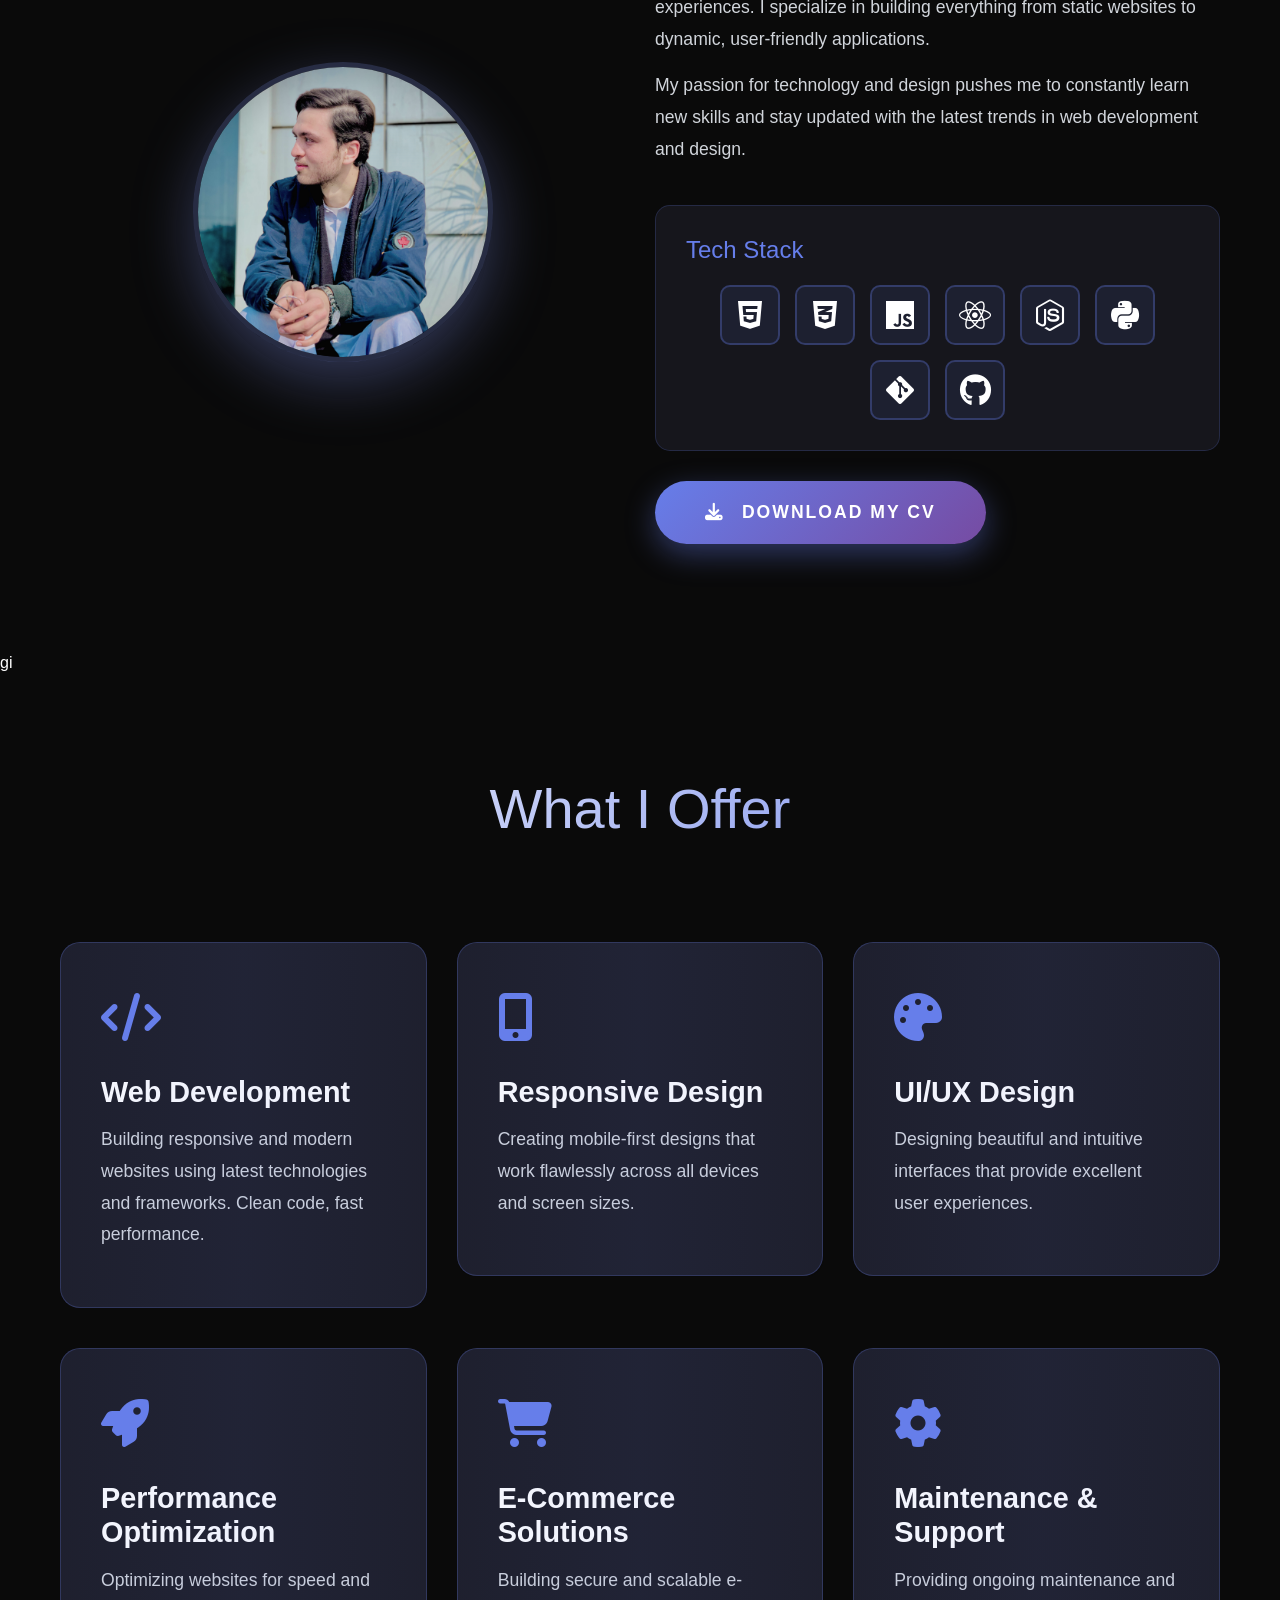
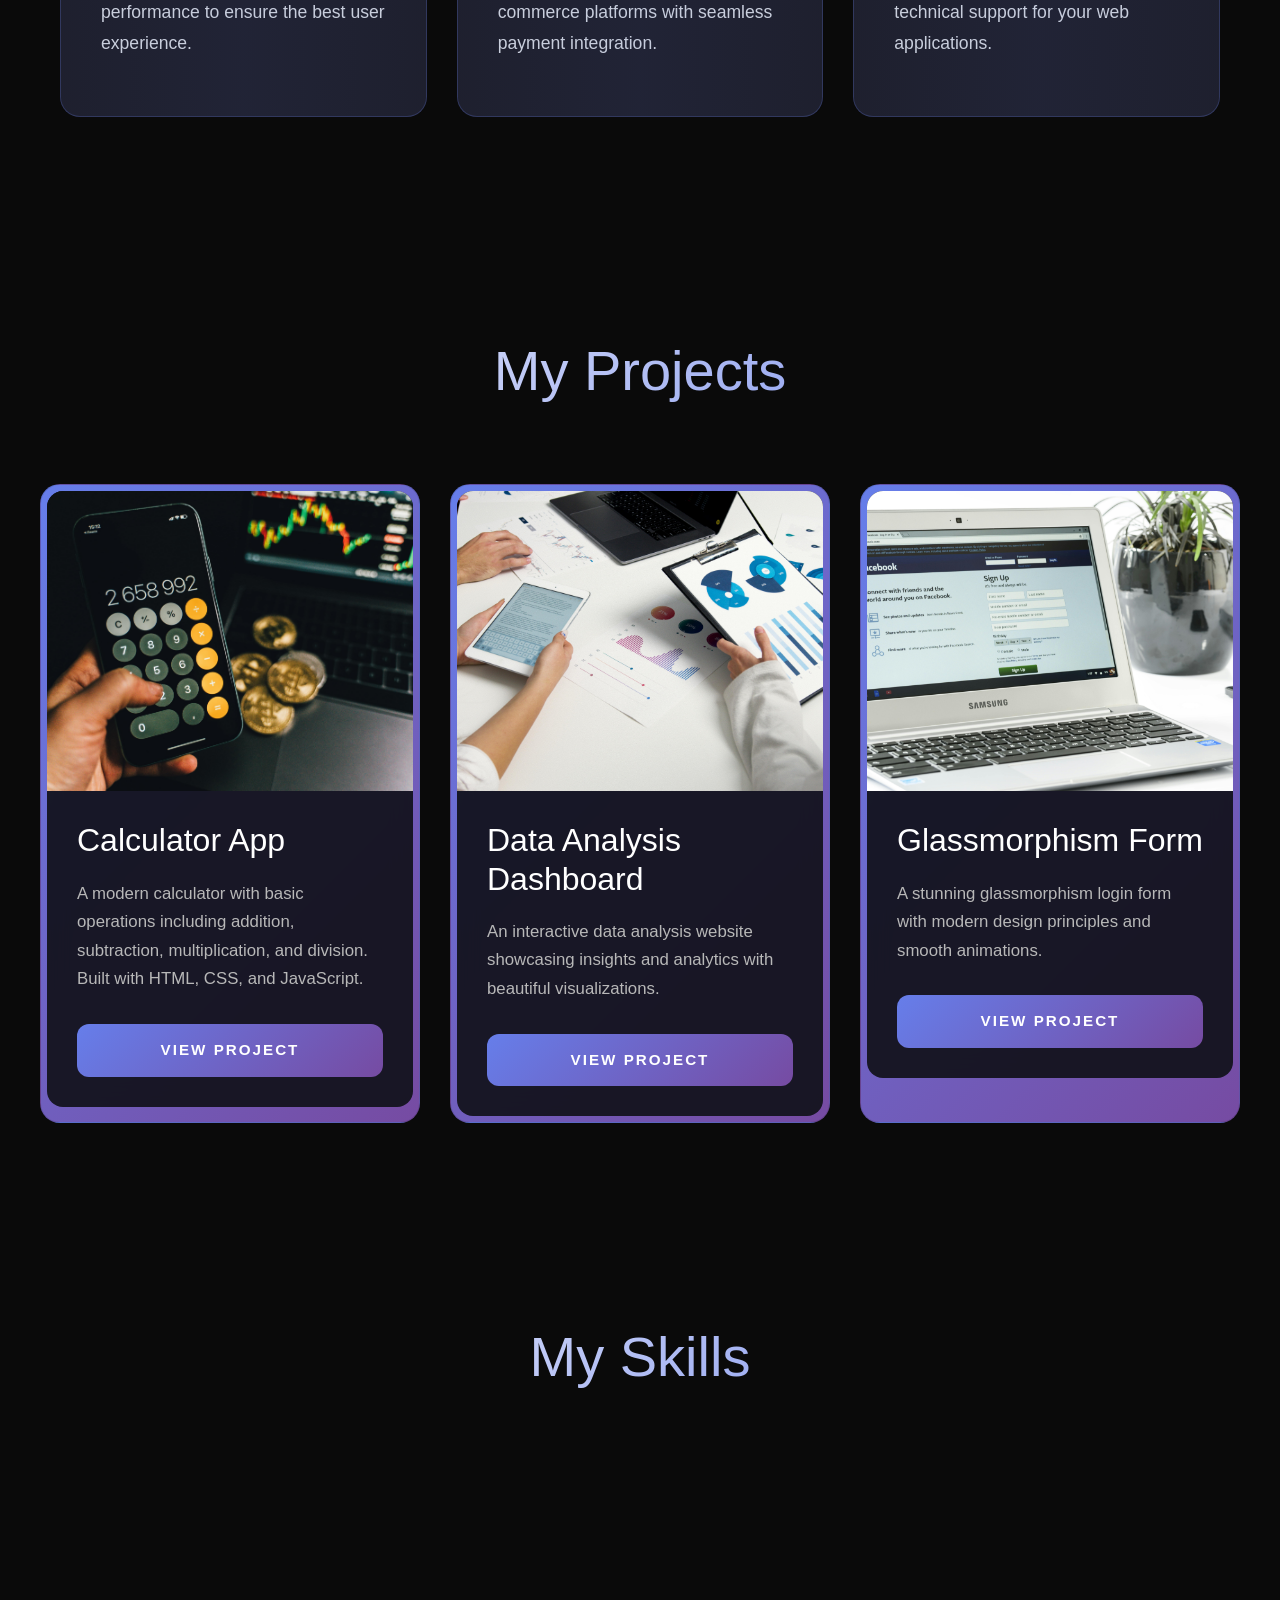
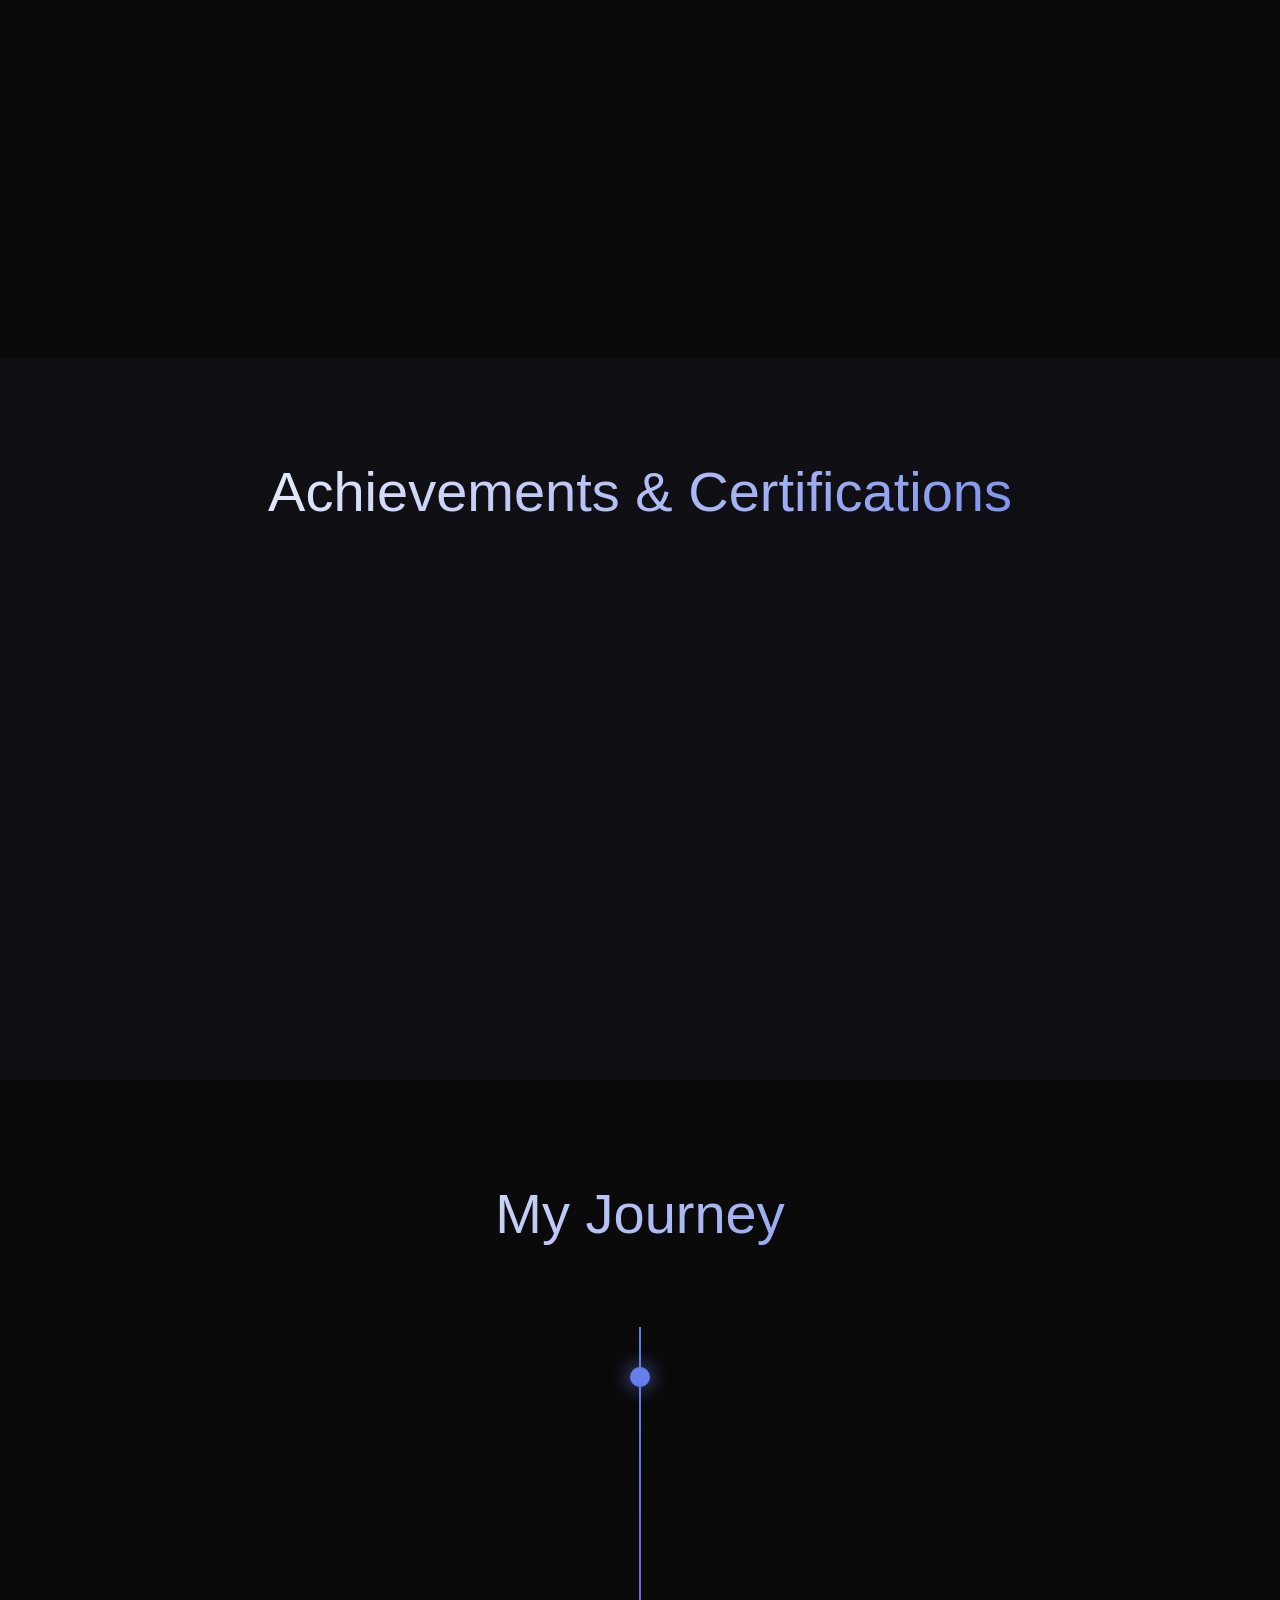
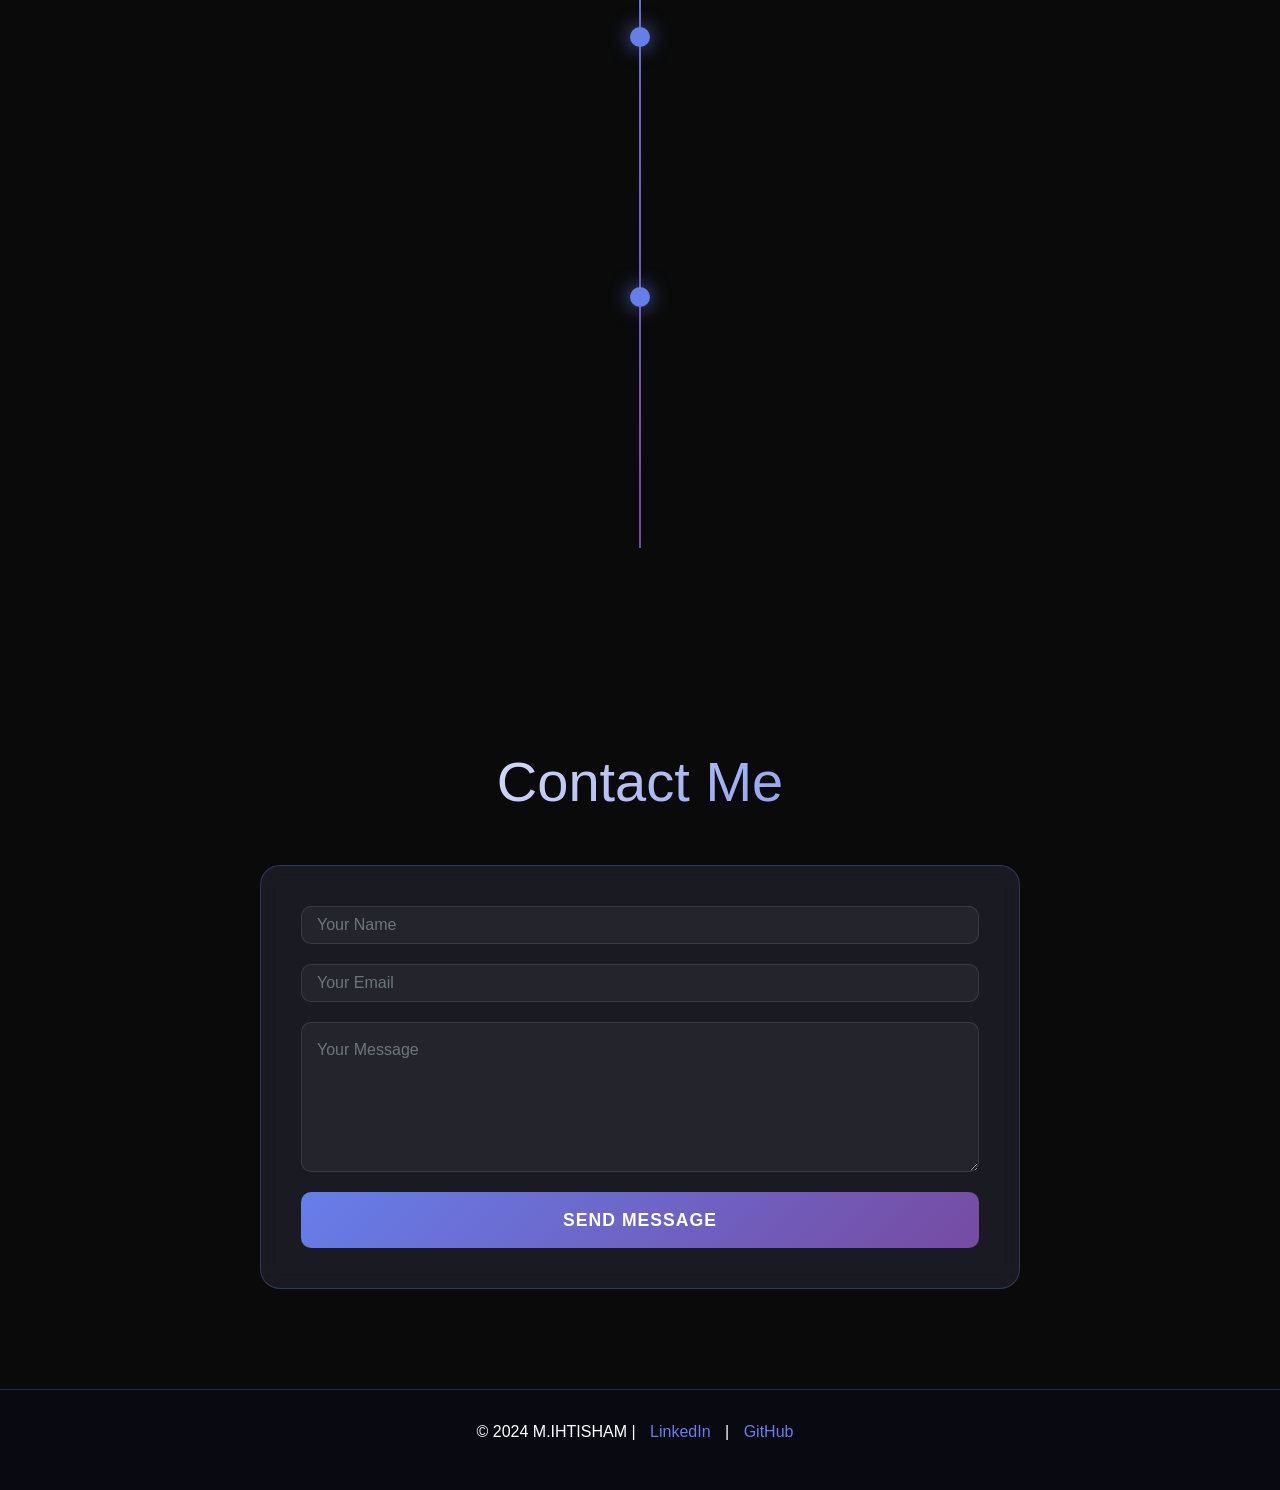
==== commit 6bcc96a6: "done" ====
--- a/index.html
+++ b/index.html
@@ -1,202 +1,1584 @@
 <!DOCTYPE html>
 <html lang="en">
-
 <head>
   <meta charset="UTF-8" />
   <meta name="viewport" content="width=device-width, initial-scale=1.0" />
-  <meta http-equiv="X-UA-Compatible" content="ie=edge" />
-  <title>M.IHTISHAM Portfolio</title>
-  <!-- Bootstrap 5 CSS -->
+  <title>M.IHTISHAM - Portfolio</title>
   <link href="https://stackpath.bootstrapcdn.com/bootstrap/4.5.2/css/bootstrap.min.css" rel="stylesheet" />
-  <link href="https://unpkg.com/aos@2.3.1/dist/aos.css" rel="stylesheet">
-  <link rel="stylesheet" href="styles.css" />
-  <link rel="stylesheet" href="https://cdnjs.cloudflare.com/ajax/libs/font-awesome/6.7.2/css/all.min.css"
-    integrity="sha512-Evv84Mr4kqVGRNSgIGL/F/aIDqQb7xQ2vcrdIwxfjThSH8CSR7PBEakCr51Ck+w+/U6swU2Im1vVX0SVk9ABhg=="
-    crossorigin="anonymous" referrerpolicy="no-referrer" />
+  <link rel="stylesheet" href="https://cdnjs.cloudflare.com/ajax/libs/font-awesome/6.7.2/css/all.min.css" />
+  <style>
+    * {
+      margin: 0;
+      padding: 0;
+      box-sizing: border-box;
+    }
+
+    body {
+      color: white;
+      font-family: 'Segoe UI', Tahoma, Geneva, Verdana, sans-serif;
+      background: #0a0a0a;
+      min-height: 100vh;
+      overflow-x: hidden;
+    }
+
+    /* Beautiful Loader */
+    #loader {
+      position: fixed;
+      inset: 0;
+      background: linear-gradient(135deg, #667eea 0%, #764ba2 50%, #f093fb 100%);
+      display: flex;
+      flex-direction: column;
+      justify-content: center;
+      align-items: center;
+      z-index: 99999;
+      transition: opacity 0.5s ease;
+    }
+
+    .loader-content {
+      text-align: center;
+    }
+
+    .spinner-container {
+      position: relative;
+      width: 150px;
+      height: 150px;
+      margin: 0 auto 30px;
+    }
+
+    .spinner-ring {
+      position: absolute;
+      width: 100%;
+      height: 100%;
+      border: 4px solid transparent;
+      border-radius: 50%;
+      animation: spin 2s linear infinite;
+    }
+
+    .spinner-ring:nth-child(1) {
+      border-top-color: #fff;
+      animation-delay: 0s;
+    }
+
+    .spinner-ring:nth-child(2) {
+      border-right-color: #fff;
+      animation-delay: 0.2s;
+      animation-duration: 1.5s;
+    }
+
+    .spinner-ring:nth-child(3) {
+      border-bottom-color: #fff;
+      animation-delay: 0.4s;
+      animation-duration: 1.8s;
+    }
+
+    .spinner-ring:nth-child(4) {
+      border-left-color: #fff;
+      animation-delay: 0.6s;
+      animation-duration: 2.2s;
+    }
+
+    @keyframes spin {
+      to { transform: rotate(360deg); }
+    }
+
+    .loading-text {
+      font-size: 1.8rem;
+      font-weight: 700;
+      color: white;
+      margin-bottom: 15px;
+      letter-spacing: 3px;
+      animation: pulse 1.5s ease-in-out infinite;
+    }
+
+    .loading-percentage {
+      font-size: 2.5rem;
+      font-weight: bold;
+      color: white;
+      margin-top: 20px;
+    }
+
+    .loading-bar {
+      width: 250px;
+      height: 4px;
+      background: rgba(255, 255, 255, 0.2);
+      border-radius: 10px;
+      margin: 20px auto;
+      overflow: hidden;
+    }
+
+    .loading-progress {
+      height: 100%;
+      background: white;
+      width: 0%;
+      transition: width 0.1s ease;
+      box-shadow: 0 0 20px rgba(255, 255, 255, 0.8);
+    }
+
+    @keyframes pulse {
+      0%, 100% { opacity: 1; }
+      50% { opacity: 0.6; }
+    }
+
+    /* Custom Cursor */
+    .cursor-follower {
+      position: fixed;
+      width: 40px;
+      height: 40px;
+      border: 2px solid #667eea;
+      border-radius: 50%;
+      pointer-events: none;
+      z-index: 9999;
+      transition: all 0.1s ease;
+      mix-blend-mode: difference;
+    }
+
+    .cursor-dot {
+      position: fixed;
+      width: 8px;
+      height: 8px;
+      background: #667eea;
+      border-radius: 50%;
+      pointer-events: none;
+      z-index: 10000;
+      transition: all 0.05s ease;
+    }
+
+    #particles-canvas {
+      position: fixed;
+      top: 0;
+      left: 0;
+      width: 100%;
+      height: 100%;
+      z-index: -1;
+      pointer-events: none;
+    }
+
+    /* Progress Bar for Page Scroll */
+    .progress-container {
+      position: fixed;
+      top: 0;
+      left: 0;
+      width: 100%;
+      height: 4px;
+      background: rgba(255, 255, 255, 0.1);
+      z-index: 9998;
+    }
+
+    .progress-bar-scroll {
+      height: 100%;
+      background: linear-gradient(90deg, #667eea, #764ba2, #f093fb);
+      width: 0%;
+      transition: width 0.1s ease;
+    }
+
+    .navbar {
+      background: rgba(10, 10, 30, 0.8);
+      backdrop-filter: blur(20px);
+      transition: all 0.3s ease;
+      padding: 1rem 2rem;
+      border-bottom: 1px solid rgba(255, 255, 255, 0.1);
+    }
+
+    .navbar.scrolled {
+      background: rgba(10, 10, 30, 0.95);
+      box-shadow: 0 5px 30px rgba(0, 0, 0, 0.5);
+    }
+
+    .navbar-brand {
+      font-size: 1.8rem;
+      color: #fff !important;
+      font-weight: bold;
+      letter-spacing: 2px;
+      position: relative;
+    }
+
+    .navbar-brand::before {
+      content: '';
+      position: absolute;
+      bottom: 0;
+      left: 0;
+      width: 0;
+      height: 3px;
+      background: linear-gradient(90deg, #667eea, #764ba2);
+      transition: width 0.3s ease;
+    }
+
+    .navbar-brand:hover::before {
+      width: 100%;
+    }
+
+    .navbar-nav .nav-link {
+      color: #fff !important;
+      font-size: 1.1rem;
+      margin: 0 0.5rem;
+      position: relative;
+      transition: all 0.3s ease;
+    }
+
+    .navbar-nav .nav-link::after {
+      content: '';
+      position: absolute;
+      bottom: 0;
+      left: 50%;
+      width: 0;
+      height: 2px;
+      background: linear-gradient(90deg, #667eea, #764ba2);
+      transition: all 0.3s ease;
+      transform: translateX(-50%);
+    }
+
+    .navbar-nav .nav-link:hover::after {
+      width: 80%;
+    }
+
+    .social-icons a {
+      color: #fff;
+      margin-left: 15px;
+      font-size: 1.4rem;
+      transition: all 0.3s ease;
+      display: inline-block;
+    }
+
+    .social-icons a:hover {
+      color: #667eea;
+      transform: translateY(-3px) scale(1.2) rotate(360deg);
+    }
+
+    .hero-section {
+      position: relative;
+      width: 100%;
+      height: 100vh;
+      display: flex;
+      align-items: center;
+      justify-content: center;
+      perspective: 1000px;
+    }
+
+    .hero-content {
+      text-align: center;
+      z-index: 2;
+      animation: fadeInUp 1s ease;
+    }
+
+    @keyframes fadeInUp {
+      from {
+        opacity: 0;
+        transform: translateY(30px);
+      }
+      to {
+        opacity: 1;
+        transform: translateY(0);
+      }
+    }
+
+    .hero-section h1 {
+      font-size: clamp(2.5rem, 8vw, 4.5rem);
+      font-weight: 700;
+      margin-bottom: 20px;
+      background: linear-gradient(135deg, #667eea 0%, #764ba2 50%, #f093fb 100%);
+      -webkit-background-clip: text;
+      -webkit-text-fill-color: transparent;
+      background-clip: text;
+      animation: gradient-shift 3s ease infinite;
+      background-size: 200% 200%;
+    }
+
+    @keyframes gradient-shift {
+      0%, 100% { background-position: 0% 50%; }
+      50% { background-position: 100% 50%; }
+    }
+
+    .hero-section p {
+      font-size: clamp(1rem, 3vw, 1.5rem);
+      margin-bottom: 30px;
+      opacity: 0.9;
+    }
+
+    .typing-text {
+      font-size: clamp(1.3rem, 4vw, 2rem);
+      color: #667eea;
+      margin-bottom: 30px;
+      min-height: 60px;
+    }
+
+    .typing-text::after {
+      content: '|';
+      animation: blink 0.7s infinite;
+    }
+
+    @keyframes blink {
+      0%, 100% { opacity: 1; }
+      50% { opacity: 0; }
+    }
+
+    .glass-btn {
+      display: inline-block;
+      padding: 15px 40px;
+      background: rgba(255, 255, 255, 0.1);
+      border: 2px solid rgba(255, 255, 255, 0.2);
+      border-radius: 50px;
+      color: white;
+      text-decoration: none;
+      font-size: clamp(0.9rem, 2vw, 1.1rem);
+      font-weight: 600;
+      backdrop-filter: blur(10px);
+      transition: all 0.3s ease;
+      position: relative;
+      overflow: hidden;
+      text-transform: uppercase;
+      letter-spacing: 2px;
+      margin: 10px;
+    }
+
+    .glass-btn::before {
+      content: '';
+      position: absolute;
+      top: 50%;
+      left: 50%;
+      width: 0;
+      height: 0;
+      border-radius: 50%;
+      background: rgba(255, 255, 255, 0.2);
+      transform: translate(-50%, -50%);
+      transition: width 0.6s, height 0.6s;
+    }
+
+    .glass-btn:hover::before {
+      width: 300px;
+      height: 300px;
+    }
+
+    .glass-btn:hover {
+      transform: translateY(-3px);
+      box-shadow: 0 10px 30px rgba(102, 126, 234, 0.4);
+      border-color: #667eea;
+      color: white;
+      text-decoration: none;
+    }
+
+    .floating {
+      animation: floating 3s ease-in-out infinite;
+    }
+
+    @keyframes floating {
+      0%, 100% { transform: translateY(0px); }
+      50% { transform: translateY(-20px); }
+    }
+
+    .animated-background {
+      position: fixed;
+      top: 0;
+      left: 0;
+      width: 100%;
+      height: 100%;
+      z-index: -2;
+      background: linear-gradient(135deg, #0a0a1a 0%, #1a0a2e 25%, #16213e 50%, #0f3460 75%, #0a0a1a 100%);
+      background-size: 400% 400%;
+      animation: gradientShift 15s ease infinite;
+    }
+
+    @keyframes gradientShift {
+      0% { background-position: 0% 50%; }
+      50% { background-position: 100% 50%; }
+      100% { background-position: 0% 50%; }
+    }
+
+    /* Floating Action Button */
+    .fab-container {
+      position: fixed;
+      bottom: 30px;
+      right: 30px;
+      z-index: 1000;
+    }
+
+    .fab-button {
+      width: 60px;
+      height: 60px;
+      background: linear-gradient(135deg, #667eea, #764ba2);
+      border-radius: 50%;
+      display: flex;
+      align-items: center;
+      justify-content: center;
+      cursor: pointer;
+      box-shadow: 0 5px 20px rgba(102, 126, 234, 0.4);
+      transition: all 0.3s ease;
+    }
+
+    .fab-button:hover {
+      transform: scale(1.1);
+      box-shadow: 0 10px 30px rgba(102, 126, 234, 0.6);
+    }
+
+    .fab-button i {
+      color: white;
+      font-size: 1.5rem;
+    }
+
+    .fab-menu {
+      position: absolute;
+      bottom: 80px;
+      right: 0;
+      display: none;
+      flex-direction: column;
+      gap: 15px;
+    }
+
+    .fab-menu.active {
+      display: flex;
+      animation: fadeInUp 0.3s ease;
+    }
+
+    .fab-item {
+      width: 50px;
+      height: 50px;
+      background: rgba(30, 30, 40, 0.9);
+      backdrop-filter: blur(10px);
+      border: 1px solid rgba(102, 126, 234, 0.3);
+      border-radius: 50%;
+      display: flex;
+      align-items: center;
+      justify-content: center;
+      cursor: pointer;
+      transition: all 0.3s ease;
+      position: relative;
+    }
+
+    .fab-item:hover {
+      background: linear-gradient(135deg, #667eea, #764ba2);
+      transform: translateX(-5px);
+    }
+
+    .fab-item i {
+      color: white;
+      font-size: 1.2rem;
+    }
+
+    .fab-tooltip {
+      position: absolute;
+      right: 60px;
+      background: rgba(0, 0, 0, 0.8);
+      color: white;
+      padding: 5px 10px;
+      border-radius: 5px;
+      font-size: 0.9rem;
+      white-space: nowrap;
+      opacity: 0;
+      pointer-events: none;
+      transition: opacity 0.3s ease;
+    }
+
+    .fab-item:hover .fab-tooltip {
+      opacity: 1;
+    }
+
+    .stats-section {
+      padding: 80px 20px;
+      background: rgba(20, 20, 30, 0.5);
+      backdrop-filter: blur(10px);
+      margin: 50px 0;
+    }
+
+    .stat-box {
+      text-align: center;
+      padding: 30px;
+      margin: 20px 0;
+      background: rgba(102, 126, 234, 0.1);
+      border: 1px solid rgba(102, 126, 234, 0.3);
+      border-radius: 15px;
+      transition: all 0.3s ease;
+      position: relative;
+      overflow: hidden;
+    }
+
+    .stat-box::after {
+      content: '';
+      position: absolute;
+      top: 0;
+      left: 0;
+      width: 100%;
+      height: 100%;
+      background: linear-gradient(135deg, rgba(102, 126, 234, 0.2), transparent);
+      opacity: 0;
+      transition: opacity 0.3s ease;
+    }
+
+    .stat-box:hover::after {
+      opacity: 1;
+    }
+
+    .stat-box:hover {
+      transform: translateY(-10px) scale(1.05);
+      background: rgba(102, 126, 234, 0.2);
+      box-shadow: 0 10px 30px rgba(102, 126, 234, 0.3);
+    }
+
+    .stat-number {
+      font-size: clamp(2rem, 5vw, 3rem);
+      font-weight: bold;
+      color: #667eea;
+      margin-bottom: 10px;
+      position: relative;
+      z-index: 1;
+    }
+
+    .stat-label {
+      font-size: clamp(1rem, 2vw, 1.2rem);
+      color: #d1d5db;
+      position: relative;
+      z-index: 1;
+    }
+
+    #about {
+      padding: 100px 20px;
+      max-width: 1200px;
+      margin: 0 auto;
+    }
+
+    #about img {
+      width: 100%;
+      max-width: 300px;
+      height: auto;
+      aspect-ratio: 1;
+      border-radius: 50%;
+      object-fit: cover;
+      box-shadow: 0 20px 60px rgba(102, 126, 234, 0.4);
+      border: 5px solid rgba(102, 126, 234, 0.3);
+      transition: all 0.5s ease;
+      animation: float 6s ease-in-out infinite;
+      filter: grayscale(30%);
+      margin: 0 auto;
+      display: block;
+    }
+
+    @keyframes float {
+      0%, 100% { transform: translateY(0px); }
+      50% { transform: translateY(-15px); }
+    }
+
+    #about img:hover {
+      transform: scale(1.05) rotate(5deg);
+      box-shadow: 0 25px 70px rgba(102, 126, 234, 0.6);
+      filter: grayscale(0%);
+    }
+
+    #about h2 {
+      font-size: clamp(2rem, 5vw, 3rem);
+      margin-bottom: 30px;
+      background: linear-gradient(135deg, #fff 0%, #667eea 100%);
+      -webkit-background-clip: text;
+      -webkit-text-fill-color: transparent;
+      background-clip: text;
+      position: relative;
+      display: inline-block;
+    }
+
+    #about h2::after {
+      content: '';
+      position: absolute;
+      bottom: -10px;
+      left: 0;
+      width: 100px;
+      height: 4px;
+      background: linear-gradient(90deg, #667eea, #764ba2);
+      border-radius: 2px;
+    }
+
+    #about p {
+      font-size: clamp(1rem, 2vw, 1.1rem);
+      line-height: 1.8;
+      color: #d1d5db;
+      margin-bottom: 15px;
+    }
+
+    .tech-stack {
+      margin-top: 40px;
+      padding: 30px;
+      background: rgba(30, 30, 40, 0.6);
+      border-radius: 15px;
+      border: 1px solid rgba(102, 126, 234, 0.2);
+    }
+
+    .tech-stack h4 {
+      color: #667eea;
+      margin-bottom: 20px;
+      font-size: clamp(1.2rem, 3vw, 1.5rem);
+    }
+
+    .tech-icons {
+      display: flex;
+      flex-wrap: wrap;
+      gap: 15px;
+      justify-content: center;
+    }
+
+    .tech-icon {
+      width: 60px;
+      height: 60px;
+      background: rgba(102, 126, 234, 0.1);
+      border: 2px solid rgba(102, 126, 234, 0.3);
+      border-radius: 10px;
+      display: flex;
+      align-items: center;
+      justify-content: center;
+      font-size: 2rem;
+      transition: all 0.3s ease;
+      cursor: pointer;
+    }
+
+    .tech-icon:hover {
+      transform: translateY(-5px) scale(1.1);
+      background: rgba(102, 126, 234, 0.3);
+      box-shadow: 0 10px 20px rgba(102, 126, 234, 0.4);
+    }
+
+    .cv-download-btn {
+      display: inline-block;
+      margin-top: 30px;
+      padding: 18px 50px;
+      background: linear-gradient(135deg, #667eea 0%, #764ba2 100%);
+      border: none;
+      border-radius: 50px;
+      color: white;
+      font-size: clamp(1rem, 2vw, 1.1rem);
+      font-weight: 700;
+      text-transform: uppercase;
+      letter-spacing: 2px;
+      cursor: pointer;
+      transition: all 0.4s ease;
+      position: relative;
+      overflow: hidden;
+      box-shadow: 0 10px 30px rgba(102, 126, 234, 0.4);
+      text-decoration: none;
+    }
+
+    .cv-download-btn::before {
+      content: '';
+      position: absolute;
+      top: 0;
+      left: -100%;
+      width: 100%;
+      height: 100%;
+      background: rgba(255, 255, 255, 0.2);
+      transition: left 0.5s ease;
+    }
+
+    .cv-download-btn:hover::before {
+      left: 100%;
+    }
+
+    .cv-download-btn:hover {
+      transform: translateY(-5px) scale(1.05);
+      box-shadow: 0 15px 40px rgba(102, 126, 234, 0.6);
+      color: white;
+      text-decoration: none;
+    }
+
+    .cv-download-btn i {
+      margin-right: 10px;
+      animation: bounce 2s infinite;
+    }
+
+    @keyframes bounce {
+      0%, 100% { transform: translateY(0); }
+      50% { transform: translateY(-5px); }
+    }
+
+    .services-section {
+      padding: 100px 20px;
+      max-width: 1200px;
+      margin: 0 auto;
+    }
+
+    .services-section h2 {
+      font-size: clamp(2rem, 5vw, 3.5rem);
+      margin-bottom: 80px;
+      text-align: center;
+      background: linear-gradient(135deg, #fff 0%, #667eea 100%);
+      -webkit-background-clip: text;
+      -webkit-text-fill-color: transparent;
+      background-clip: text;
+    }
+
+    .service-card {
+      background: rgba(30, 30, 40, 0.8);
+      backdrop-filter: blur(10px);
+      border: 1px solid rgba(102, 126, 234, 0.3);
+      border-radius: 20px;
+      padding: 40px;
+      margin: 20px 0;
+      transition: all 0.4s ease;
+      position: relative;
+      overflow: hidden;
+    }
+
+    .service-card::before {
+      content: '';
+      position: absolute;
+      top: -50%;
+      left: -50%;
+      width: 200%;
+      height: 200%;
+      background: linear-gradient(45deg, transparent, rgba(102, 126, 234, 0.1), transparent);
+      transform: rotate(45deg);
+      transition: all 0.6s ease;
+    }
+
+    .service-card:hover::before {
+      animation: shine 1.5s infinite;
+    }
+
+    @keyframes shine {
+      0% { transform: translateX(-100%) rotate(45deg); }
+      100% { transform: translateX(100%) rotate(45deg); }
+    }
+
+    .service-card:hover {
+      transform: translateY(-10px) scale(1.02);
+      box-shadow: 0 20px 50px rgba(102, 126, 234, 0.4);
+      border-color: #667eea;
+    }
+
+    .service-icon {
+      font-size: clamp(2rem, 5vw, 3rem);
+      color: #667eea;
+      margin-bottom: 20px;
+      display: inline-block;
+      transition: all 0.3s ease;
+    }
+
+    .service-card:hover .service-icon {
+      transform: scale(1.2) rotate(360deg);
+    }
+
+    .service-title {
+      font-size: clamp(1.3rem, 3vw, 1.8rem);
+      color: #fff;
+      margin-bottom: 15px;
+      font-weight: 600;
+    }
+
+    .service-description {
+      font-size: clamp(1rem, 2vw, 1.1rem);
+      color: #d1d5db;
+      line-height: 1.8;
+    }
+
+    #projects {
+      padding: 100px 20px;
+    }
+
+    #projects h2 {
+      font-size: clamp(2rem, 5vw, 3.5rem);
+      margin-bottom: 80px;
+      text-align: center;
+      background: linear-gradient(135deg, #fff 0%, #667eea 100%);
+      -webkit-background-clip: text;
+      -webkit-text-fill-color: transparent;
+      background-clip: text;
+    }
+
+    .projects-container {
+      display: flex;
+      justify-content: center;
+      flex-wrap: wrap;
+      gap: 30px;
+      max-width: 1400px;
+      margin: 0 auto;
+    }
+
+    .card {
+      width: 100%;
+      max-width: 380px;
+      height: auto;
+      min-height: 580px;
+      padding: 6px;
+      border-radius: 20px;
+      background: linear-gradient(135deg, #667eea 0%, #764ba2 100%);
+      position: relative;
+      transition: all 0.4s ease;
+      cursor: pointer;
+    }
+
+    .card::before {
+      content: '';
+      position: absolute;
+      top: 0;
+      left: 0;
+      width: 100%;
+      height: 100%;
+      border-radius: 20px;
+      background: inherit;
+      filter: blur(20px);
+      opacity: 0;
+      transition: opacity 0.4s ease;
+      z-index: -1;
+    }
+
+    .card:hover::before {
+      opacity: 0.7;
+    }
+
+    .card:hover {
+      transform: translateY(-15px) scale(1.02);
+    }
+
+    .card-info {
+      background: rgba(20, 20, 30, 0.95);
+      backdrop-filter: blur(10px);
+      width: 100%;
+      height: 100%;
+      border-radius: 16px;
+      overflow: hidden;
+    }
+
+    .card-info img {
+      width: 100%;
+      height: 300px;
+      object-fit: cover;
+      transition: transform 0.5s ease;
+    }
+
+    .card:hover .card-info img {
+      transform: scale(1.1);
+    }
+
+    .card-content {
+      padding: 30px;
+    }
+
+    .card .title {
+      font-size: clamp(1.5rem, 3vw, 2rem);
+      margin-bottom: 20px;
+      color: #ffffff;
+    }
+
+    .card-description {
+      font-size: clamp(0.9rem, 2vw, 1.05rem);
+      line-height: 1.7;
+      margin-bottom: 30px;
+      color: #b8b8b8;
+    }
+
+    .view-btn {
+      padding: 15px 0;
+      background: linear-gradient(135deg, #667eea 0%, #764ba2 100%);
+      border: none;
+      border-radius: 12px;
+      color: white;
+      font-weight: 700;
+      font-size: 0.95rem;
+      text-transform: uppercase;
+      letter-spacing: 2px;
+      cursor: pointer;
+      transition: all 0.3s ease;
+      width: 100%;
+      display: block;
+      text-align: center;
+    }
+
+    .view-btn:hover {
+      transform: translateY(-2px);
+      box-shadow: 0 8px 25px rgba(102, 126, 234, 0.5);
+    }
+
+    #skills {
+      padding: 100px 20px;
+      max-width: 1200px;
+      margin: 0 auto;
+    }
+
+    #skills h2 {
+      font-size: clamp(2rem, 5vw, 3.5rem);
+      margin-bottom: 80px;
+      text-align: center;
+      background: linear-gradient(135deg, #fff 0%, #667eea 100%);
+      -webkit-background-clip: text;
+      -webkit-text-fill-color: transparent;
+      background-clip: text;
+    }
+
+    .skill-box {
+      background: rgba(30, 30, 40, 0.8);
+      backdrop-filter: blur(10px);
+      border: 1px solid rgba(102, 126, 234, 0.3);
+      border-radius: 15px;
+      padding: 30px;
+      margin-bottom: 30px;
+      transition: all 0.3s ease;
+      position: relative;
+      overflow: hidden;
+    }
+
+    .skill-box::before {
+      content: '';
+      position: absolute;
+      top: 0;
+      left: -100%;
+      width: 100%;
+      height: 100%;
+      background: linear-gradient(90deg, transparent, rgba(102, 126, 234, 0.1), transparent);
+      transition: left 0.5s ease;
+    }
+
+    .skill-box:hover::before {
+      left: 100%;
+    }
+
+    .skill-box:hover {
+      transform: translateY(-5px);
+      border-color: #667eea;
+      box-shadow: 0 10px 30px rgba(102, 126, 234, 0.3);
+    }
+
+    .skill-box h5 {
+      font-size: clamp(1.1rem, 2vw, 1.3rem);
+      margin-bottom: 15px;
+      color: #fff;
+    }
+
+    .progress {
+      height: 12px;
+      background: rgba(255, 255, 255, 0.1);
+      border-radius: 10px;
+      overflow: hidden;
+      margin-bottom: 10px;
+    }
+
+    .progress-bar {
+      height: 100%;
+      border-radius: 10px;
+      transition: width 2s ease;
+      position: relative;
+      overflow: hidden;
+    }
+
+    .progress-bar::after {
+      content: '';
+      position: absolute;
+      top: 0;
+      left: 0;
+      width: 100%;
+      height: 100%;
+      background: linear-gradient(90deg, transparent, rgba(255, 255, 255, 0.3), transparent);
+      animation: shimmer 2s infinite;
+    }
+
+    @keyframes shimmer {
+      0% { transform: translateX(-100%); }
+      100% { transform: translateX(100%); }
+    }
+
+    .bg-primary { background: linear-gradient(90deg, #667eea, #764ba2); }
+    .bg-info { background: linear-gradient(90deg, #38bdf8, #06b6d4); }
+    .bg-success { background: linear-gradient(90deg, #10b981, #059669); }
+    .bg-warning { background: linear-gradient(90deg, #f59e0b, #d97706); }
+
+    .achievements-section {
+      padding: 100px 20px;
+      background: rgba(20, 20, 30, 0.5);
+      backdrop-filter: blur(10px);
+    }
+
+    .achievements-section h2 {
+      font-size: clamp(2rem, 5vw, 3.5rem);
+      margin-bottom: 80px;
+      text-align: center;
+      background: linear-gradient(135deg, #fff 0%, #667eea 100%);
+      -webkit-background-clip: text;
+      -webkit-text-fill-color: transparent;
+      background-clip: text;
+    }
+
+    .achievement-card {
+      background: rgba(30, 30, 40, 0.8);
+      backdrop-filter: blur(10px);
+      border: 1px solid rgba(102, 126, 234, 0.3);
+      border-radius: 20px;
+      padding: 40px;
+      margin: 20px;
+      transition: all 0.3s ease;
+      text-align: center;
+      position: relative;
+      overflow: hidden;
+    }
+
+    .achievement-card::before {
+      content: '';
+      position: absolute;
+      top: 0;
+      left: -100%;
+      width: 100%;
+      height: 100%;
+      background: linear-gradient(90deg, transparent, rgba(102, 126, 234, 0.2), transparent);
+      transition: left 0.5s ease;
+    }
+
+    .achievement-card:hover::before {
+      left: 100%;
+    }
+
+    .achievement-card:hover {
+      transform: translateY(-10px);
+      box-shadow: 0 15px 40px rgba(102, 126, 234, 0.3);
+    }
+
+    .achievement-icon {
+      font-size: 3rem;
+      color: #667eea;
+      margin-bottom: 20px;
+      display: inline-block;
+      animation: float 3s ease-in-out infinite;
+    }
+
+    .achievement-title {
+      font-size: clamp(1.2rem, 2vw, 1.5rem);
+      color: #fff;
+      font-weight: 600;
+      margin-bottom: 10px;
+    }
+
+    .achievement-description {
+      font-size: clamp(0.9rem, 2vw, 1rem);
+      color: #d1d5db;
+      line-height: 1.6;
+    }
+
+    .timeline-section {
+      padding: 100px 20px;
+      max-width: 1000px;
+      margin: 0 auto;
+    }
+
+    .timeline-section h2 {
+      font-size: clamp(2rem, 5vw, 3.5rem);
+      margin-bottom: 80px;
+      text-align: center;
+      background: linear-gradient(135deg, #fff 0%, #667eea 100%);
+      -webkit-background-clip: text;
+      -webkit-text-fill-color: transparent;
+      background-clip: text;
+    }
+
+    .timeline {
+      position: relative;
+      padding: 20px 0;
+    }
+
+    .timeline::before {
+      content: '';
+      position: absolute;
+      left: 50%;
+      top: 0;
+      bottom: 0;
+      width: 2px;
+      background: linear-gradient(180deg, #667eea, #764ba2);
+      transform: translateX(-50%);
+    }
+
+    .timeline-item {
+      margin-bottom: 50px;
+      position: relative;
+    }
+
+    .timeline-content {
+      background: rgba(30, 30, 40, 0.8);
+      backdrop-filter: blur(10px);
+      border: 1px solid rgba(102, 126, 234, 0.3);
+      border-radius: 15px;
+      padding: 30px;
+      width: 45%;
+      position: relative;
+      transition: all 0.3s ease;
+    }
+
+    .timeline-item:nth-child(odd) .timeline-content {
+      margin-left: auto;
+    }
+
+    .timeline-content:hover {
+      transform: scale(1.05);
+      box-shadow: 0 15px 40px rgba(102, 126, 234, 0.3);
+    }
+
+    .timeline-year {
+      font-size: clamp(1.2rem, 3vw, 1.5rem);
+      color: #667eea;
+      font-weight: bold;
+      margin-bottom: 10px;
+    }
+
+    .timeline-title {
+      font-size: clamp(1.1rem, 2vw, 1.3rem);
+      color: #fff;
+      margin-bottom: 10px;
+    }
+
+    .timeline-description {
+      font-size: clamp(0.9rem, 2vw, 1rem);
+      color: #d1d5db;
+      line-height: 1.6;
+    }
+
+    .timeline-dot {
+      position: absolute;
+      left: 50%;
+      top: 20px;
+      width: 20px;
+      height: 20px;
+      background: #667eea;
+      border-radius: 50%;
+      transform: translateX(-50%);
+      box-shadow: 0 0 20px rgba(102, 126, 234, 0.8);
+      animation: pulse-dot 2s infinite;
+    }
+
+    @keyframes pulse-dot {
+      0%, 100% { box-shadow: 0 0 20px rgba(102, 126, 234, 0.8); }
+      50% { box-shadow: 0 0 40px rgba(102, 126, 234, 1); }
+    }
+
+    #contact {
+      padding: 100px 20px;
+      max-width: 800px;
+      margin: 0 auto;
+    }
+
+    #contact h2 {
+      font-size: clamp(2rem, 5vw, 3.5rem);
+      margin-bottom: 50px;
+      text-align: center;
+      background: linear-gradient(135deg, #fff 0%, #667eea 100%);
+      -webkit-background-clip: text;
+      -webkit-text-fill-color: transparent;
+      background-clip: text;
+    }
+
+    #contact form {
+      background: rgba(30, 30, 40, 0.8);
+      backdrop-filter: blur(10px);
+      border: 1px solid rgba(102, 126, 234, 0.3);
+      border-radius: 20px;
+      padding: 40px;
+    }
+
+    .form-control {
+      width: 100%;
+      padding: 15px;
+      margin-bottom: 20px;
+      background: rgba(255, 255, 255, 0.05);
+      border: 1px solid rgba(255, 255, 255, 0.1);
+      border-radius: 10px;
+      color: #fff;
+      font-size: 1rem;
+      transition: all 0.3s ease;
+    }
+
+    .form-control:focus {
+      outline: none;
+      border-color: #667eea;
+      background: rgba(255, 255, 255, 0.08);
+      box-shadow: 0 0 20px rgba(102, 126, 234, 0.3);
+    }
+
+    textarea.form-control {
+      min-height: 150px;
+      resize: vertical;
+    }
+
+    .btn-primary {
+      width: 100%;
+      padding: 15px;
+      background: linear-gradient(135deg, #667eea 0%, #764ba2 100%);
+      border: none;
+      border-radius: 10px;
+      color: #fff;
+      font-size: 1.1rem;
+      font-weight: 700;
+      text-transform: uppercase;
+      letter-spacing: 1px;
+      cursor: pointer;
+      transition: all 0.3s ease;
+      position: relative;
+      overflow: hidden;
+    }
+
+    .btn-primary::before {
+      content: '';
+      position: absolute;
+      top: 50%;
+      left: 50%;
+      width: 0;
+      height: 0;
+      border-radius: 50%;
+      background: rgba(255, 255, 255, 0.2);
+      transform: translate(-50%, -50%);
+      transition: width 0.6s, height 0.6s;
+    }
+
+    .btn-primary:hover::before {
+      width: 400px;
+      height: 400px;
+    }
+
+    .btn-primary:hover {
+      transform: translateY(-3px);
+      box-shadow: 0 10px 30px rgba(102, 126, 234, 0.5);
+    }
+
+    footer {
+      background: rgba(10, 10, 20, 0.95);
+      padding: 30px 20px;
+      text-align: center;
+      border-top: 1px solid rgba(102, 126, 234, 0.3);
+    }
+
+    footer a {
+      color: #667eea;
+      text-decoration: none;
+      margin: 0 10px;
+      transition: all 0.3s ease;
+    }
+
+    footer a:hover {
+      color: #a78bfa;
+      text-shadow: 0 0 10px rgba(102, 126, 234, 0.5);
+    }
+
+    @media (max-width: 992px) {
+      .projects-container {
+        gap: 20px;
+      }
+      
+      .card {
+        max-width: 350px;
+      }
+    }
+
+    @media (max-width: 768px) {
+      .cursor-follower, .cursor-dot { display: none; }
+      
+      .navbar-nav { 
+        text-align: center;
+        margin-top: 20px;
+      }
+      
+      .social-icons {
+        margin-top: 20px;
+        justify-content: center !important;
+      }
+      
+      .social-icons a {
+        margin: 0 10px;
+      }
+      
+      .hero-section h1 {
+        font-size: 2rem;
+      }
+      
+      .typing-text {
+        font-size: 1.2rem;
+      }
+      
+      .glass-btn {
+        padding: 12px 25px;
+        font-size: 0.9rem;
+        margin: 5px;
+      }
+      
+      .timeline::before { 
+        left: 30px; 
+      }
+      
+      .timeline-content { 
+        width: calc(100% - 60px); 
+        margin-left: 60px !important; 
+      }
+      
+      .timeline-dot { 
+        left: 30px; 
+      }
+      
+      .fab-container { 
+        bottom: 20px; 
+        right: 20px; 
+      }
+      
+      .fab-button {
+        width: 50px;
+        height: 50px;
+      }
+      
+      .fab-button i {
+        font-size: 1.2rem;
+      }
+      
+      .stat-box {
+        margin: 15px 0;
+      }
+      
+      .service-card {
+        padding: 30px;
+        margin: 15px 0;
+      }
+      
+      .achievement-card {
+        margin: 15px 0;
+        padding: 30px;
+      }
+    }
+
+    @media (max-width: 576px) {
+      .navbar-brand {
+        font-size: 1.4rem;
+      }
+      
+      #about img { 
+        max-width: 250px; 
+      }
+      
+      .tech-icon { 
+        width: 50px; 
+        height: 50px; 
+        font-size: 1.5rem; 
+      }
+      
+      .service-card {
+        padding: 25px;
+      }
+      
+      .timeline-content { 
+        padding: 20px;
+        width: calc(100% - 50px);
+        margin-left: 50px !important;
+      }
+      
+      .timeline::before {
+        left: 20px;
+      }
+      
+      .timeline-dot {
+        left: 20px;
+      }
+      
+      .card {
+        max-width: 100%;
+      }
+      
+      #contact form {
+        padding: 25px;
+      }
+    }
+  </style>
 </head>
-
 <body>
-<!-- 🔹 Loader Section -->
-<div id="loader">
-  <div class="loader"></div>
-  <h3 class="loading-text">Loading...</h3>
-</div>
-
-
-
-  <!-- Navigation Bar -->
-  <nav class="navbar navbar-expand-lg navbar-dark fixed-top sticky-navbar">
+  <div class="cursor-follower"></div>
+  <div class="cursor-dot"></div>
+
+  <div id="loader">
+    <div class="loader-content">
+      <div class="spinner-container">
+        <div class="spinner-ring"></div>
+        <div class="spinner-ring"></div>
+        <div class="spinner-ring"></div>
+        <div class="spinner-ring"></div>
+      </div>
+      <h3 class="loading-text">M.IHTISHAM</h3>
+      <div class="loading-bar">
+        <div class="loading-progress" id="loadingProgress"></div>
+      </div>
+      <div class="loading-percentage" id="loadingPercentage">0%</div>
+    </div>
+  </div>
+
+  <div class="progress-container">
+    <div class="progress-bar-scroll" id="progressBar"></div>
+  </div>
+
+  <canvas id="particles-canvas"></canvas>
+  <div class="animated-background"></div>
+
+  <nav class="navbar navbar-expand-lg navbar-dark fixed-top">
     <a class="navbar-brand" href="#">M.Ihtisham</a>
-    <button class="navbar-toggler" type="button" data-toggle="collapse" data-target="#navbarNav"
-      aria-controls="navbarNav" aria-expanded="false" aria-label="Toggle navigation">
+    <button class="navbar-toggler" type="button" data-toggle="collapse" data-target="#navbarNav">
       <span class="navbar-toggler-icon"></span>
     </button>
-
     <div class="collapse navbar-collapse" id="navbarNav">
       <ul class="navbar-nav ml-auto">
-        <li class="nav-item active">
-          <a class="nav-link" href="#home">Home</a>
-        </li>
-        <li class="nav-item">
-          <a class="nav-link" href="#about">About</a>
-        </li>
-        <li class="nav-item">
-          <a class="nav-link" href="#skills">Skills</a>
-        </li>
-        <li class="nav-item">
-          <a class="nav-link" href="#projects">Projects</a>
-        </li>
-        <li class="nav-item">
-          <a class="nav-link" href="#contact">Contact</a>
-        </li>
+        <li class="nav-item"><a class="nav-link" href="#home">Home</a></li>
+        <li class="nav-item"><a class="nav-link" href="#about">About</a></li>
+        <li class="nav-item"><a class="nav-link" href="#services">Services</a></li>
+        <li class="nav-item"><a class="nav-link" href="#skills">Skills</a></li>
+        <li class="nav-item"><a class="nav-link" href="#projects">Projects</a></li>
+        <li class="nav-item"><a class="nav-link" href="#contact">Contact</a></li>
       </ul>
-
-      <!-- Social Icons (GitHub, LinkedIn, Facebook, Twitter) -->
       <div class="social-icons d-flex align-items-center">
-        <a href="https://github.com/ihit-developer target=" _blank" class="social-link">
-          <i class="fab fa-github"></i>
-        </a>
-        <a href="www.linkedin.com/in/ihtisham-khan-393829338" target="_blank" class="social-link">
-          <i class="fab fa-linkedin-in"></i>
-        </a>
-        <a href="https://www.facebook.com/" target="_blank" class="social-link">
-          <i class="fab fa-facebook-f"></i>
-        </a>
-        <a href="www.twitter.com login" target="_blank" class="social-link">
-          <i class="fab fa-twitter"></i>
-        </a>
+        <a href="https://github.com/ihit-developer" target="_blank" aria-label="GitHub"><i class="fab fa-github"></i></a>
+        <a href="https://www.linkedin.com/in/ihtisham-khan-393829338" target="_blank" aria-label="LinkedIn"><i class="fab fa-linkedin-in"></i></a>
+        <a href="https://www.facebook.com/" target="_blank" aria-label="Facebook"><i class="fab fa-facebook-f"></i></a>
+        <a href="https://www.twitter.com" target="_blank" aria-label="Twitter"><i class="fab fa-twitter"></i></a>
       </div>
     </div>
   </nav>
 
-  <!-- Hero Section (Homepage) -->
   <section id="home" class="hero-section">
-    <div id="carouselHero" class="carousel slide" data-ride="carousel" data-interval="3000">
-      <div class="carousel-inner">
-        <div class="carousel-item active">
-          <div class="d-flex justify-content-center align-items-center text-center text-white" style="
-                height: 100vh;
-                background: url('hero1.jpg') no-repeat center center / cover;">
-            <div class="container">
-              <h1 class="head">Hi, I'm M.Ihtisham</h1>
-              <p class="head">A passionate Web Developer</p>
-              <a href="#projects" class="glass-btn">see my work</a>
-            </div>
+    <div class="hero-content floating">
+      <h1>Hi, I'm M.Ihtisham</h1>
+      <div class="typing-text" id="typingText"></div>
+      <p>Crafting Digital Experiences with Code & Creativity</p>
+      <div>
+        <a href="#projects" class="glass-btn"><i class="fas fa-briefcase"></i> View Projects</a>
+        <a href="#" class="glass-btn" id="heroDownloadCV"><i class="fas fa-download"></i> Download CV</a>
+      </div>
+    </div>
+  </section>
+
+  <div class="stats-section">
+    <div class="container">
+      <div class="row">
+        <div class="col-md-3 col-sm-6">
+          <div class="stat-box">
+            <div class="stat-number" data-target="50">0</div>
+            <div class="stat-label">Projects Completed</div>
           </div>
         </div>
-        <div class="carousel-item">
-          <div class="d-flex justify-content-center align-items-center text-center text-white" style="
-                height: 100vh;
-                background: url('hero2.jpg') no-repeat center center / cover;
-              ">
-            <div class="container">
-              <h1 class="head">Creating Interactive Designs</h1>
-              <p class="head">
-                Delivering stunning and functional web experiences.
-              </p>
-              <a href="#about" class="glass-btn">Learn More About Me</a>
-            </div>
+        <div class="col-md-3 col-sm-6">
+          <div class="stat-box">
+            <div class="stat-number" data-target="100">0</div>
+            <div class="stat-label">Happy Clients</div>
           </div>
         </div>
-        <div class="carousel-item">
-          <div class="d-flex justify-content-center align-items-center text-center text-white" style="
-                height: 100vh;
-                background: url('hero3.jpg') no-repeat center center / cover;
-              ">
-            <div class="container">
-              <h1 class="head">Let's Build Together</h1>
-              <p class="head">
-                Bringing your ideas to life through innovative solutions.
-              </p>
-              <a href="#contact" class="glass-btn">Get In Touch</a>
-            </div>
+        <div class="col-md-3 col-sm-6">
+          <div class="stat-box">
+            <div class="stat-number" data-target="3">0</div>
+            <div class="stat-label">Years Experience</div>
           </div>
         </div>
-      </div>
-      <a class="carousel-control-prev" href="#carouselHero" role="button" data-slide="prev">
-        <span class="carousel-control-prev-icon" aria-hidden="true"></span>
-        <span class="sr-only">Previous</span>
-      </a>
-      <a class="carousel-control-next" href="#carouselHero" role="button" data-slide="next">
-        <span class="carousel-control-next-icon" aria-hidden="true"></span>
-        <span class="sr-only">Next</span>
-      </a>
+        <div class="col-md-3 col-sm-6">
+          <div class="stat-box">
+            <div class="stat-number" data-target="15">0</div>
+            <div class="stat-label">Awards Won</div>
+          </div>
+        </div>
+      </div>
+    </div>
+  </div>
+
+  <section id="about">
+    <div class="row align-items-center">
+      <div class="col-md-6 text-center mb-4 mb-md-0">
+        <img src="./images/1111.jpg" alt="M.Ihtisham">
+      </div>
+      <div class="col-md-6">
+        <h2>About Me</h2>
+        <p>I am a creative Front-End Developer who loves to craft amazing user experiences. I specialize in building everything from static websites to dynamic, user-friendly applications.</p>
+        <p>My passion for technology and design pushes me to constantly learn new skills and stay updated with the latest trends in web development and design.</p>
+        
+        <div class="tech-stack">
+          <h4>Tech Stack</h4>
+          <div class="tech-icons">
+            <div class="tech-icon" title="HTML5"><i class="fab fa-html5"></i></div>
+            <div class="tech-icon" title="CSS3"><i class="fab fa-css3-alt"></i></div>
+            <div class="tech-icon" title="JavaScript"><i class="fab fa-js"></i></div>
+            <div class="tech-icon" title="React"><i class="fab fa-react"></i></div>
+            <div class="tech-icon" title="Node.js"><i class="fab fa-node-js"></i></div>
+            <div class="tech-icon" title="Python"><i class="fab fa-python"></i></div>
+            <div class="tech-icon" title="Git"><i class="fab fa-git-alt"></i></div>
+            <div class="tech-icon" title="GitHub"><i class="fab fa-github"></i></div>
+          </div>
+        </div>
+        
+        <a href="#" class="cv-download-btn" id="aboutDownloadCV">
+          <i class="fas fa-download"></i> Download My CV
+        </a>
+      </div>
     </div>
   </section>
-
-<div class="animated-background"></div>
-
-  <!-- About Section -->
-  <section id="about">
+gi
+  <section id="services" class="services-section">
+    <h2>What I Offer</h2>
     <div class="row">
-      <div class="col-md-6 text-center">
-        <img src="./images/1111.jpg" alt="Developer" />
-      </div>
-      <div class="col-md-6">
-        <h2>About Me</h2>
-        <p>
-          I am a creative Front-End Developer who loves to craft amazing user
-          experiences. I am building everything from static websites to
-          dynamic, user-friendly applications.
-        </p>
-        <p>
-          My passion for technology and design pushes me to constantly learn
-          new skills and stay updated with the latest trends in web
-          development and design.
-        </p>
+      <div class="col-lg-4 col-md-6">
+        <div class="service-card">
+          <div class="service-icon"><i class="fas fa-code"></i></div>
+          <h3 class="service-title">Web Development</h3>
+          <p class="service-description">Building responsive and modern websites using latest technologies and frameworks. Clean code, fast performance.</p>
+        </div>
+      </div>
+      <div class="col-lg-4 col-md-6">
+        <div class="service-card">
+          <div class="service-icon"><i class="fas fa-mobile-alt"></i></div>
+          <h3 class="service-title">Responsive Design</h3>
+          <p class="service-description">Creating mobile-first designs that work flawlessly across all devices and screen sizes.</p>
+        </div>
+      </div>
+      <div class="col-lg-4 col-md-6">
+        <div class="service-card">
+          <div class="service-icon"><i class="fas fa-palette"></i></div>
+          <h3 class="service-title">UI/UX Design</h3>
+          <p class="service-description">Designing beautiful and intuitive interfaces that provide excellent user experiences.</p>
+        </div>
+      </div>
+      <div class="col-lg-4 col-md-6">
+        <div class="service-card">
+          <div class="service-icon"><i class="fas fa-rocket"></i></div>
+          <h3 class="service-title">Performance Optimization</h3>
+          <p class="service-description">Optimizing websites for speed and performance to ensure the best user experience.</p>
+        </div>
+      </div>
+      <div class="col-lg-4 col-md-6">
+        <div class="service-card">
+          <div class="service-icon"><i class="fas fa-shopping-cart"></i></div>
+          <h3 class="service-title">E-Commerce Solutions</h3>
+          <p class="service-description">Building secure and scalable e-commerce platforms with seamless payment integration.</p>
+        </div>
+      </div>
+      <div class="col-lg-4 col-md-6">
+        <div class="service-card">
+          <div class="service-icon"><i class="fas fa-cog"></i></div>
+          <h3 class="service-title">Maintenance & Support</h3>
+          <p class="service-description">Providing ongoing maintenance and technical support for your web applications.</p>
+        </div>
       </div>
     </div>
   </section>
 
-  <!-- Projects Section -->
   <section id="projects">
     <h2>My Projects</h2>
     <div class="projects-container">
-      <!-- Project 1 -->
       <div class="card">
         <a href="https://ihit-developer.github.io/CALCULATOR_USING_html_css_javascript/" target="_blank">
           <div class="card-info">
-            <img src="./images/Calculator.jpg" alt="Calculator Project" />
+            <img src="./images/Calculator.jpg" alt="Calculator" />
             <div class="card-content">
-              <h5 class="title">Project One</h5>
-              <p class="card-description">
-                A simple Calculator using HTML, CSS, and JS. This calculator
-                can perform basic operations like addition,
-                subtraction, multiplication, and division.
-              </p>
-              <span class="view-btn">VIEW PROJECT</span>
+              <h5 class="title">Calculator App</h5>
+              <p class="card-description">A modern calculator with basic operations including addition, subtraction, multiplication, and division. Built with HTML, CSS, and JavaScript.</p>
+              <span class="view-btn">View Project</span>
             </div>
           </div>
         </a>
       </div>
 
-      <!-- Project 2 -->
       <div class="card">
         <a href="https://ihit-developer.github.io/LANDING_PAGE/" target="_blank">
           <div class="card-info">
-            <img src="./images/data analysis.jpg" alt="Data Analysis Project" />
+            <img src="./images/data analysis.jpg" alt="Data Analysis" />
             <div class="card-content">
-              <h5 class="title">Project Two</h5>
-              <p class="card-description">
-                Data analysis website showcasing insights and analytics.
-              </p>
-              <span class="view-btn">VIEW PROJECT</span>
+              <h5 class="title">Data Analysis Dashboard</h5>
+              <p class="card-description">An interactive data analysis website showcasing insights and analytics with beautiful visualizations.</p>
+              <span class="view-btn">View Project</span>
             </div>
           </div>
         </a>
       </div>
 
-      <!-- Project 3 -->
       <div class="card">
         <a href="https://ihit-developer.github.io/Glassmorphism_form/" target="_blank">
           <div class="card-info">
-            <img src="./images/form.jpg" alt="Form Project" />
+            <img src="./images/form.jpg" alt="Form" />
             <div class="card-content">
-              <h5 class="title">Project Three</h5>
-              <p class="card-description">
-                A simple glassmorphism login form design.
-              </p>
-              <span class="view-btn">VIEW PROJECT</span>
+              <h5 class="title">Glassmorphism Form</h5>
+              <p class="card-description">A stunning glassmorphism login form with modern design principles and smooth animations.</p>
+              <span class="view-btn">View Project</span>
             </div>
           </div>
         </a>
@@ -204,61 +1586,41 @@
     </div>
   </section>
 
-  <!-- Skills Section -->
   <section id="skills">
     <h2>My Skills</h2>
     <div class="row">
-      <!-- Web Development -->
       <div class="col-lg-6">
         <div class="skill-box">
-          <h5>
-            <i class="fas fa-laptop-code"></i> Web Development
-            <span style="float: right;">80%</span>
-          </h5>
+          <h5><i class="fas fa-laptop-code"></i> Web Development <span style="float: right;">80%</span></h5>
           <div class="progress">
-            <div class="progress-bar bg-primary" style="width: 80%;"></div>
+            <div class="progress-bar bg-primary" data-width="80" style="width: 0%;"></div>
           </div>
           <p style="color: #b8b8b8; margin-top: 10px;">HTML, CSS, JavaScript, React, Node.js</p>
         </div>
       </div>
-
-      <!-- UI/UX Design -->
       <div class="col-lg-6">
         <div class="skill-box">
-          <h5>
-            <i class="fas fa-paint-brush"></i> UI/UX Design
-            <span style="float: right;">60%</span>
-          </h5>
+          <h5><i class="fas fa-paint-brush"></i> UI/UX Design <span style="float: right;">60%</span></h5>
           <div class="progress">
-            <div class="progress-bar bg-info" style="width: 60%;"></div>
+            <div class="progress-bar bg-info" data-width="60" style="width: 0%;"></div>
           </div>
           <p style="color: #b8b8b8; margin-top: 10px;">Figma, Sketch, Adobe XD</p>
         </div>
       </div>
-
-      <!-- Database -->
       <div class="col-lg-6">
         <div class="skill-box">
-          <h5>
-            <i class="fas fa-database"></i> Database
-            <span style="float: right;">75%</span>
-          </h5>
+          <h5><i class="fas fa-database"></i> Database <span style="float: right;">75%</span></h5>
           <div class="progress">
-            <div class="progress-bar bg-success" style="width: 75%;"></div>
+            <div class="progress-bar bg-success" data-width="75" style="width: 0%;"></div>
           </div>
           <p style="color: #b8b8b8; margin-top: 10px;">MySQL, MongoDB</p>
         </div>
       </div>
-
-      <!-- Cloud Services -->
       <div class="col-lg-6">
         <div class="skill-box">
-          <h5>
-            <i class="fas fa-cloud"></i> Cloud Services
-            <span style="float: right;">55%</span>
-          </h5>
+          <h5><i class="fas fa-cloud"></i> Cloud Services <span style="float: right;">55%</span></h5>
           <div class="progress">
-            <div class="progress-bar bg-warning" style="width: 55%;"></div>
+            <div class="progress-bar bg-warning" data-width="55" style="width: 0%;"></div>
           </div>
           <p style="color: #b8b8b8; margin-top: 10px;">AWS, Firebase</p>
         </div>
@@ -266,12 +1628,69 @@
     </div>
   </section>
 
-  <!-- Contact Section -->
-  <section id="contact">
+  <section class="achievements-section">
+    <div class="container">
+      <h2>Achievements & Certifications</h2>
+      <div class="row">
+        <div class="col-md-4">
+          <div class="achievement-card">
+            <div class="achievement-icon"><i class="fas fa-trophy"></i></div>
+            <h4 class="achievement-title">Best Developer Award</h4>
+            <p class="achievement-description">Recognized for outstanding contribution to web development projects in 2024.</p>
+          </div>
+        </div>
+        <div class="col-md-4">
+          <div class="achievement-card">
+            <div class="achievement-icon"><i class="fas fa-certificate"></i></div>
+            <h4 class="achievement-title">Web Development Certified</h4>
+            <p class="achievement-description">Completed advanced certification in modern web development technologies.</p>
+          </div>
+        </div>
+        <div class="col-md-4">
+          <div class="achievement-card">
+            <div class="achievement-icon"><i class="fas fa-medal"></i></div>
+            <h4 class="achievement-title">Innovation Excellence</h4>
+            <p class="achievement-description">Awarded for implementing innovative solutions in client projects.</p>
+          </div>
+        </div>
+      </div>
+    </div>
+  </section>
+
+  <section class="timeline-section">
+    <h2>My Journey</h2>
+    <div class="timeline">
+      <div class="timeline-item">
+        <div class="timeline-dot"></div>
+        <div class="timeline-content">
+          <div class="timeline-year">2024</div>
+          <h4 class="timeline-title">Senior Web Developer</h4>
+          <p class="timeline-description">Leading development teams and creating innovative web solutions for clients worldwide.</p>
+        </div>
+      </div>
+      <div class="timeline-item">
+        <div class="timeline-dot"></div>
+        <div class="timeline-content">
+          <div class="timeline-year">2023</div>
+          <h4 class="timeline-title">Full Stack Developer</h4>
+          <p class="timeline-description">Worked on multiple full-stack projects using React, Node.js, and MongoDB.</p>
+        </div>
+      </div>
+      <div class="timeline-item">
+        <div class="timeline-dot"></div>
+        <div class="timeline-content">
+          <div class="timeline-year">2022</div>
+          <h4 class="timeline-title">Frontend Developer</h4>
+          <p class="timeline-description">Started my journey in web development, focusing on creating beautiful user interfaces.</p>
+        </div>
+      </div>
+    </div>
+  </section>
+
+ <section id="contact">
     <h2>Contact Me</h2>
     <form action="https://api.web3forms.com/submit" method="POST">
       <input type="hidden" name="access_key" value="093cb03b-b08d-4173-bd24-18419bbeda82" />
-      
       <div class="form-group">
         <input type="text" class="form-control" name="name" placeholder="Your Name" required />
       </div>
@@ -285,35 +1704,386 @@
     </form>
   </section>
 
-  <!-- Footer -->
   <footer>
-    <p>
-      &copy; 2024 M.IHTI |
-      <a href="https://www.linkedin.com/in/ihtisham-khan-393829338">LinkedIn</a> |
-      <a href="https://github.com/ihit-developer">GitHub</a>
-    </p>
+    <p>&copy; 2024 M.IHTISHAM | <a href="https://www.linkedin.com/in/ihtisham-khan-393829338">LinkedIn</a> | <a href="https://github.com/ihit-developer">GitHub</a></p>
   </footer>
 
-  <!-- jQuery -->
+  <div class="fab-container">
+    <div class="fab-menu" id="fabMenu">
+      <div class="fab-item" onclick="window.scrollTo({top: 0, behavior: 'smooth'})">
+        <span class="fab-tooltip">Scroll to Top</span>
+        <i class="fas fa-arrow-up"></i>
+      </div>
+      <div class="fab-item" onclick="toggleTheme()">
+        <span class="fab-tooltip">Toggle Theme</span>
+        <i class="fas fa-moon" id="themeIcon"></i>
+      </div>
+      <div class="fab-item" onclick="downloadCV()">
+        <span class="fab-tooltip">Download CV</span>
+        <i class="fas fa-download"></i>
+      </div>
+      <div class="fab-item" onclick="window.location.href='#contact'">
+        <span class="fab-tooltip">Contact Me</span>
+        <i class="fas fa-envelope"></i>
+      </div>
+    </div>
+    <div class="fab-button" id="fabButton">
+      <i class="fas fa-bars"></i>
+    </div>
+  </div>
+
   <script src="https://code.jquery.com/jquery-3.5.1.min.js"></script>
   <script src="https://cdn.jsdelivr.net/npm/@popperjs/core@2.9.3/dist/umd/popper.min.js"></script>
   <script src="https://stackpath.bootstrapcdn.com/bootstrap/4.5.2/js/bootstrap.min.js"></script>
   <script>
-    window.addEventListener("load", function () {
-      const loader = document.getElementById("loader");
-      loader.style.display = "none";
+    // FIXED: Beautiful Loader with proper completion
+    let loadingProgress = 0;
+    const loadingInterval = setInterval(() => {
+      loadingProgress += 2; // Consistent increment
+      if (loadingProgress >= 100) {
+        loadingProgress = 100;
+        clearInterval(loadingInterval);
+        document.getElementById('loadingProgress').style.width = '100%';
+        document.getElementById('loadingPercentage').textContent = '100%';
+        
+        setTimeout(() => {
+          document.getElementById("loader").style.opacity = "0";
+          setTimeout(() => {
+            document.getElementById("loader").style.display = "none";
+          }, 500);
+        }, 300);
+      } else {
+        document.getElementById('loadingProgress').style.width = loadingProgress + '%';
+        document.getElementById('loadingPercentage').textContent = Math.floor(loadingProgress) + '%';
+      }
+    }, 50);
+
+    // Page Scroll Progress
+    window.addEventListener('scroll', () => {
+      const winScroll = document.body.scrollTop || document.documentElement.scrollTop;
+      const height = document.documentElement.scrollHeight - document.documentElement.clientHeight;
+      const scrolled = (winScroll / height) * 100;
+      document.getElementById("progressBar").style.width = scrolled + "%";
     });
-  window.addEventListener("load", () => {
-      const loader = document.getElementById("loader");
-      loader.style.opacity = "0";
-      document.body.classList.add("loaded");
-      setTimeout(() => loader.style.display = "none", 500);
+
+    // Custom Cursor
+    const cursorFollower = document.querySelector('.cursor-follower');
+    const cursorDot = document.querySelector('.cursor-dot');
+
+    if (cursorFollower && cursorDot) {
+      document.addEventListener('mousemove', (e) => {
+        cursorDot.style.left = e.clientX + 'px';
+        cursorDot.style.top = e.clientY + 'px';
+        
+        setTimeout(() => {
+          cursorFollower.style.left = e.clientX + 'px';
+          cursorFollower.style.top = e.clientY + 'px';
+        }, 100);
+      });
+
+      // Cursor hover effects
+      document.querySelectorAll('.glass-btn, .cv-download-btn, .btn-primary, .view-btn').forEach(btn => {
+        btn.addEventListener('mouseenter', () => {
+          cursorFollower.style.width = '60px';
+          cursorFollower.style.height = '60px';
+        });
+        
+        btn.addEventListener('mouseleave', () => {
+          cursorFollower.style.width = '40px';
+          cursorFollower.style.height = '40px';
+        });
+      });
+    }
+
+    // Typing Effect
+    const typingText = document.getElementById('typingText');
+    const phrases = ['Web Developer', 'UI/UX Designer', 'Creative Thinker', 'Problem Solver'];
+    let phraseIndex = 0;
+    let charIndex = 0;
+    let isDeleting = false;
+
+    function typeEffect() {
+      const currentPhrase = phrases[phraseIndex];
+      
+      if (isDeleting) {
+        typingText.textContent = currentPhrase.substring(0, charIndex - 1);
+        charIndex--;
+      } else {
+        typingText.textContent = currentPhrase.substring(0, charIndex + 1);
+        charIndex++;
+      }
+
+      if (!isDeleting && charIndex === currentPhrase.length) {
+        setTimeout(() => isDeleting = true, 2000);
+      } else if (isDeleting && charIndex === 0) {
+        isDeleting = false;
+        phraseIndex = (phraseIndex + 1) % phrases.length;
+      }
+
+      setTimeout(typeEffect, isDeleting ? 50 : 100);
+    }
+
+    typeEffect();
+
+    // CV Download Function
+    function downloadCV() {
+      alert('CV Download Started! 📄.'); 
+      // Uncomment and update path when you have actual CV
+      const link = document.createElement('a');
+      link.href = './CV_M_Ihtisham.pdf';
+      link.download = 'M_Ihtisham_CV.pdf';
+      document.body.appendChild(link);
+      link.click();
+      document.body.removeChild(link);
+    }
+
+    document.getElementById('heroDownloadCV').addEventListener('click', function(e) {
+      e.preventDefault();
+      downloadCV();
     });
+
+    document.getElementById('aboutDownloadCV').addEventListener('click', function(e) {
+      e.preventDefault();
+      downloadCV();
+    });
+
+    // Stats Counter Animation
+    function animateCounter(element) {
+      const target = parseInt(element.getAttribute('data-target'));
+      let count = 0;
+      const increment = target / 100;
+      const timer = setInterval(() => {
+        count += increment;
+        if (count >= target) {
+          element.textContent = target + '+';
+          clearInterval(timer);
+        } else {
+          element.textContent = Math.floor(count);
+        }
+      }, 20);
+    }
+
+    const statsObserver = new IntersectionObserver((entries) => {
+      entries.forEach(entry => {
+        if (entry.isIntersecting) {
+          const statNumbers = entry.target.querySelectorAll('.stat-number');
+          statNumbers.forEach(num => animateCounter(num));
+          statsObserver.unobserve(entry.target);
+        }
+      });
+    }, { threshold: 0.5 });
+
+    const statsSection = document.querySelector('.stats-section');
+    if (statsSection) statsObserver.observe(statsSection);
+
+    // Particle System
+    const canvas = document.getElementById('particles-canvas');
+    const ctx = canvas.getContext('2d');
+    canvas.width = window.innerWidth;
+    canvas.height = window.innerHeight;
+
+    const particles = [];
+    const particleCount = 100;
+
+    class Particle {
+      constructor() {
+        this.x = Math.random() * canvas.width;
+        this.y = Math.random() * canvas.height;
+        this.size = Math.random() * 2 + 1;
+        this.speedX = Math.random() * 1 - 0.5;
+        this.speedY = Math.random() * 1 - 0.5;
+        this.opacity = Math.random() * 0.5 + 0.2;
+      }
+
+      update() {
+        this.x += this.speedX;
+        this.y += this.speedY;
+        if (this.x > canvas.width) this.x = 0;
+        if (this.x < 0) this.x = canvas.width;
+        if (this.y > canvas.height) this.y = 0;
+        if (this.y < 0) this.y = canvas.height;
+      }
+
+      draw() {
+        ctx.fillStyle = `rgba(102, 126, 234, ${this.opacity})`;
+        ctx.beginPath();
+        ctx.arc(this.x, this.y, this.size, 0, Math.PI * 2);
+        ctx.fill();
+      }
+    }
+
+    for (let i = 0; i < particleCount; i++) particles.push(new Particle());
+
+    function animateParticles() {
+      ctx.clearRect(0, 0, canvas.width, canvas.height);
+      particles.forEach(particle => {
+        particle.update();
+        particle.draw();
+      });
+
+      for (let i = 0; i < particles.length; i++) {
+        for (let j = i + 1; j < particles.length; j++) {
+          const dx = particles[i].x - particles[j].x;
+          const dy = particles[i].y - particles[j].y;
+          const distance = Math.sqrt(dx * dx + dy * dy);
+          if (distance < 120) {
+            ctx.strokeStyle = `rgba(102, 126, 234, ${0.2 * (1 - distance / 120)})`;
+            ctx.lineWidth = 1;
+            ctx.beginPath();
+            ctx.moveTo(particles[i].x, particles[i].y);
+            ctx.lineTo(particles[j].x, particles[j].y);
+            ctx.stroke();
+          }
+        }
+      }
+      requestAnimationFrame(animateParticles);
+    }
+
+    animateParticles();
+
+    window.addEventListener('resize', () => {
+      canvas.width = window.innerWidth;
+      canvas.height = window.innerHeight;
+    });
+
+    // Navbar scroll effect
+    window.addEventListener('scroll', () => {
+      const navbar = document.querySelector('.navbar');
+      if (window.scrollY > 50) {
+        navbar.classList.add('scrolled');
+      } else {
+        navbar.classList.remove('scrolled');
+      }
+    });
+
+    // Smooth scroll for anchor links
+    document.querySelectorAll('a[href^="#"]').forEach(anchor => {
+      anchor.addEventListener('click', function (e) {
+        e.preventDefault();
+        const target = document.querySelector(this.getAttribute('href'));
+        if (target) {
+          target.scrollIntoView({ behavior: 'smooth', block: 'start' });
+          
+          // Close mobile menu if open
+          const navbarCollapse = document.querySelector('.navbar-collapse');
+          if (navbarCollapse.classList.contains('show')) {
+            document.querySelector('.navbar-toggler').click();
+          }
+        }
+      });
+    });
+
+    // Skill bars animation
+    const skillsObserver = new IntersectionObserver((entries) => {
+      entries.forEach(entry => {
+        if (entry.isIntersecting) {
+          const progressBars = entry.target.querySelectorAll('.progress-bar');
+          progressBars.forEach(bar => {
+            const width = bar.getAttribute('data-width');
+            setTimeout(() => bar.style.width = width + '%', 100);
+          });
+          skillsObserver.unobserve(entry.target);
+        }
+      });
+    }, { threshold: 0.5 });
+
+    const skillsSection = document.querySelector('#skills');
+    if (skillsSection) skillsObserver.observe(skillsSection);
+
+    // Card 3D tilt effect
+    const cards = document.querySelectorAll('.card');
+    cards.forEach(card => {
+      card.addEventListener('mousemove', (e) => {
+        const rect = card.getBoundingClientRect();
+        const x = e.clientX - rect.left;
+        const y = e.clientY - rect.top;
+        const centerX = rect.width / 2;
+        const centerY = rect.height / 2;
+        const rotateX = (y - centerY) / 10;
+        const rotateY = (centerX - x) / 10;
+        card.style.transform = `perspective(1000px) rotateX(${rotateX}deg) rotateY(${rotateY}deg) translateY(-15px) scale(1.02)`;
+      });
+      
+      card.addEventListener('mouseleave', () => {
+        card.style.transform = 'perspective(1000px) rotateX(0) rotateY(0) translateY(0) scale(1)';
+      });
+    });
+
+    // FAB Menu Toggle - FIXED
+    const fabButton = document.getElementById('fabButton');
+    const fabMenu = document.getElementById('fabMenu');
+    let fabOpen = false;
+
+    fabButton.addEventListener('click', () => {
+      fabOpen = !fabOpen;
+      if (fabOpen) {
+        fabMenu.classList.add('active');
+        fabButton.querySelector('i').className = 'fas fa-times';
+      } else {
+        fabMenu.classList.remove('active');
+        fabButton.querySelector('i').className = 'fas fa-bars';
+      }
+    });
+
+    // Theme Toggle
+    let isDarkMode = true;
+
+    function toggleTheme() {
+      isDarkMode = !isDarkMode;
+      const themeIcon = document.getElementById('themeIcon');
+      if (isDarkMode) {
+        themeIcon.className = 'fas fa-moon';
+        document.body.style.filter = 'brightness(1)';
+      } else {
+        themeIcon.className = 'fas fa-sun';
+        document.body.style.filter = 'brightness(1.2)';
+      }
+    }
+
+    // Form submission feedback
+    const contactForm = document.querySelector('#contact form');
+    contactForm.addEventListener('submit', (e) => {
+      const submitBtn = contactForm.querySelector('.btn-primary');
+      submitBtn.textContent = 'Sending...';
+      submitBtn.style.pointerEvents = 'none';
+      
+      // Re-enable after 3 seconds (form will redirect)
+      setTimeout(() => {
+        submitBtn.textContent = 'Send Message';
+        submitBtn.style.pointerEvents = 'auto';
+      }, 3000);
+    });
+
+    // Entrance animations for sections
+    const observeElements = new IntersectionObserver((entries) => {
+      entries.forEach(entry => {
+        if (entry.isIntersecting) {
+          entry.target.style.opacity = '1';
+          entry.target.style.transform = 'translateY(0)';
+        }
+      });
+    }, { threshold: 0.1 });
+
+    document.querySelectorAll('.card, .skill-box, .service-card, .timeline-content, .achievement-card').forEach(el => {
+      el.style.opacity = '0';
+      el.style.transform = 'translateY(50px)';
+      el.style.transition = 'all 0.6s ease';
+      observeElements.observe(el);
+    });
+
+    // Auto-close mobile menu on link click
+    document.querySelectorAll('.navbar-nav .nav-link').forEach(link => {
+      link.addEventListener('click', () => {
+        const navbarCollapse = document.querySelector('.navbar-collapse');
+        if (navbarCollapse.classList.contains('show')) {
+          document.querySelector('.navbar-toggler').click();
+        }
+      });
+    });
+
+    // Console welcome message
+    console.log('%c👋 Welcome to M.IHTISHAM Portfolio!', 'color: #667eea; font-size: 20px; font-weight: bold;');
+    console.log('%cInterested in the code? Check out my GitHub!', 'color: #764ba2; font-size: 14px;');
   </script>
-  <script src="https://unpkg.com/aos@2.3.1/dist/aos.js"></script>
-  <script>
-  AOS.init();
-</script>
 </body>
-
 </html>
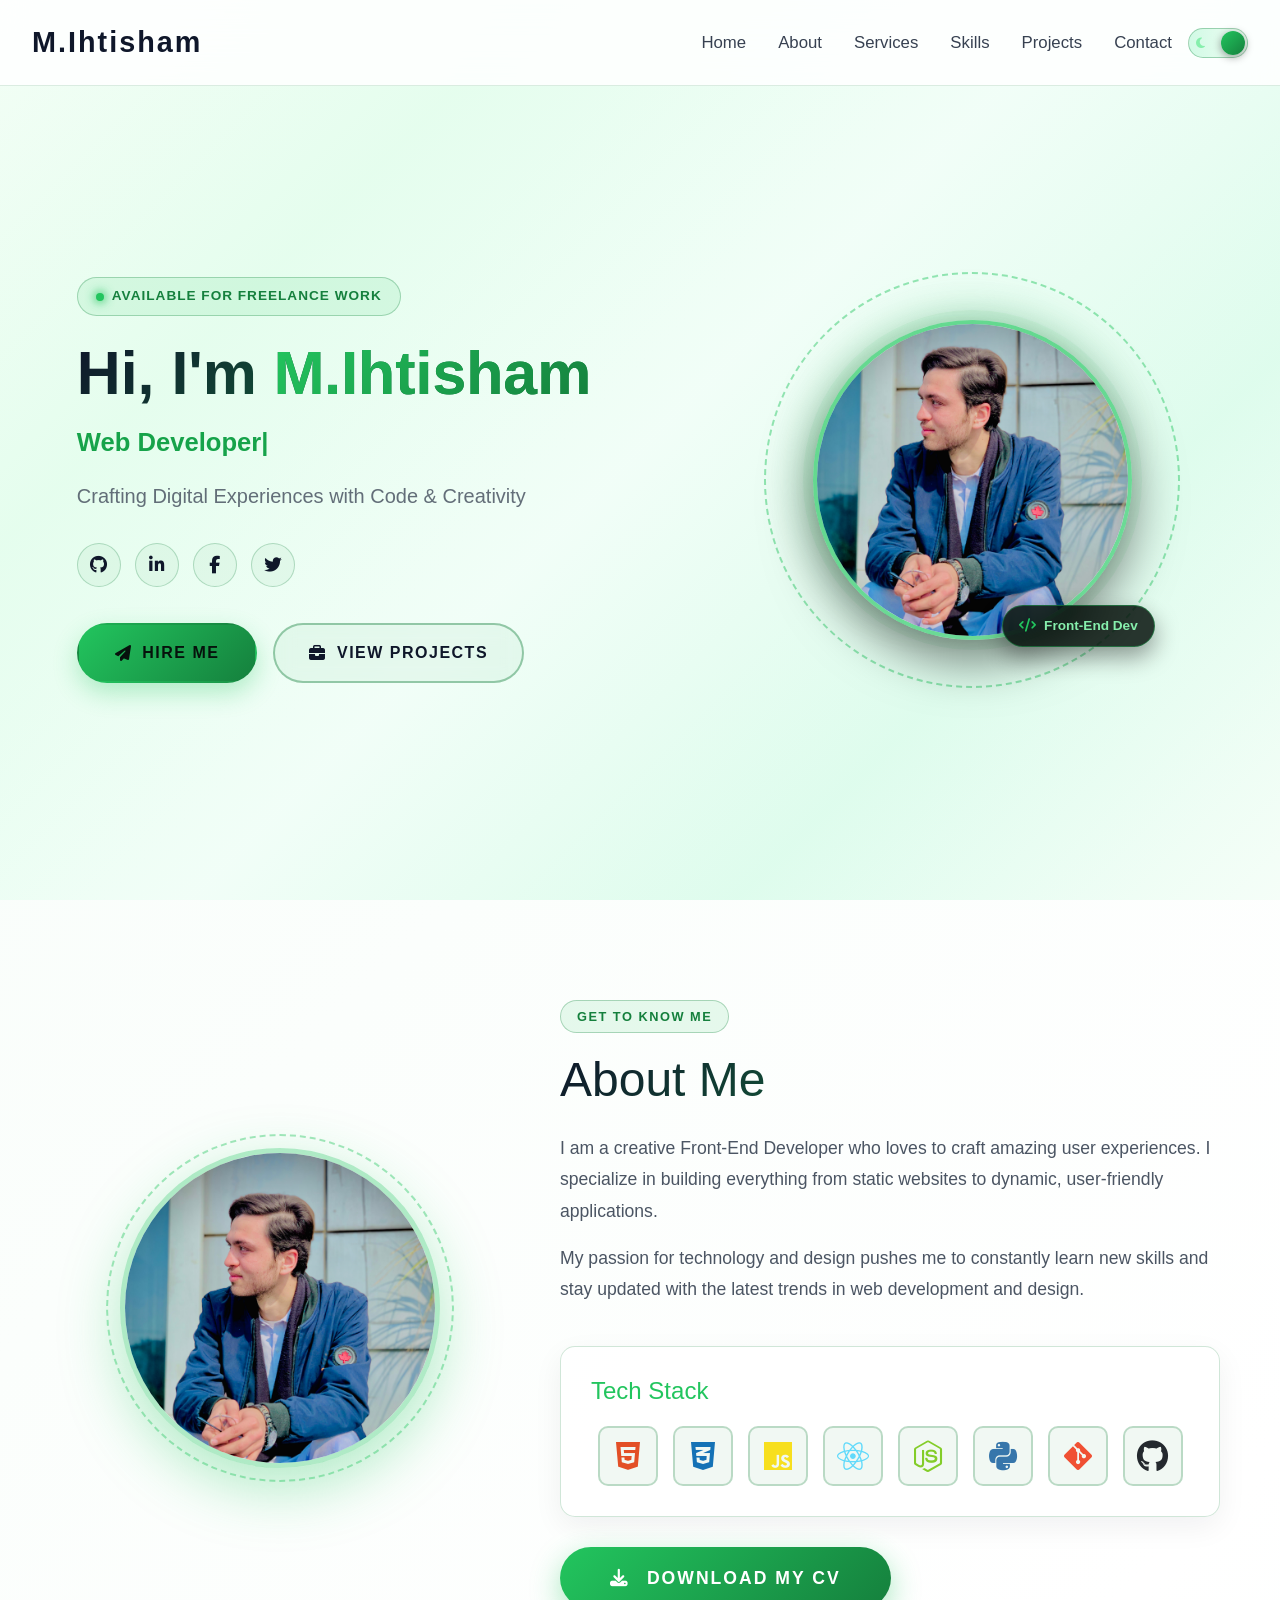
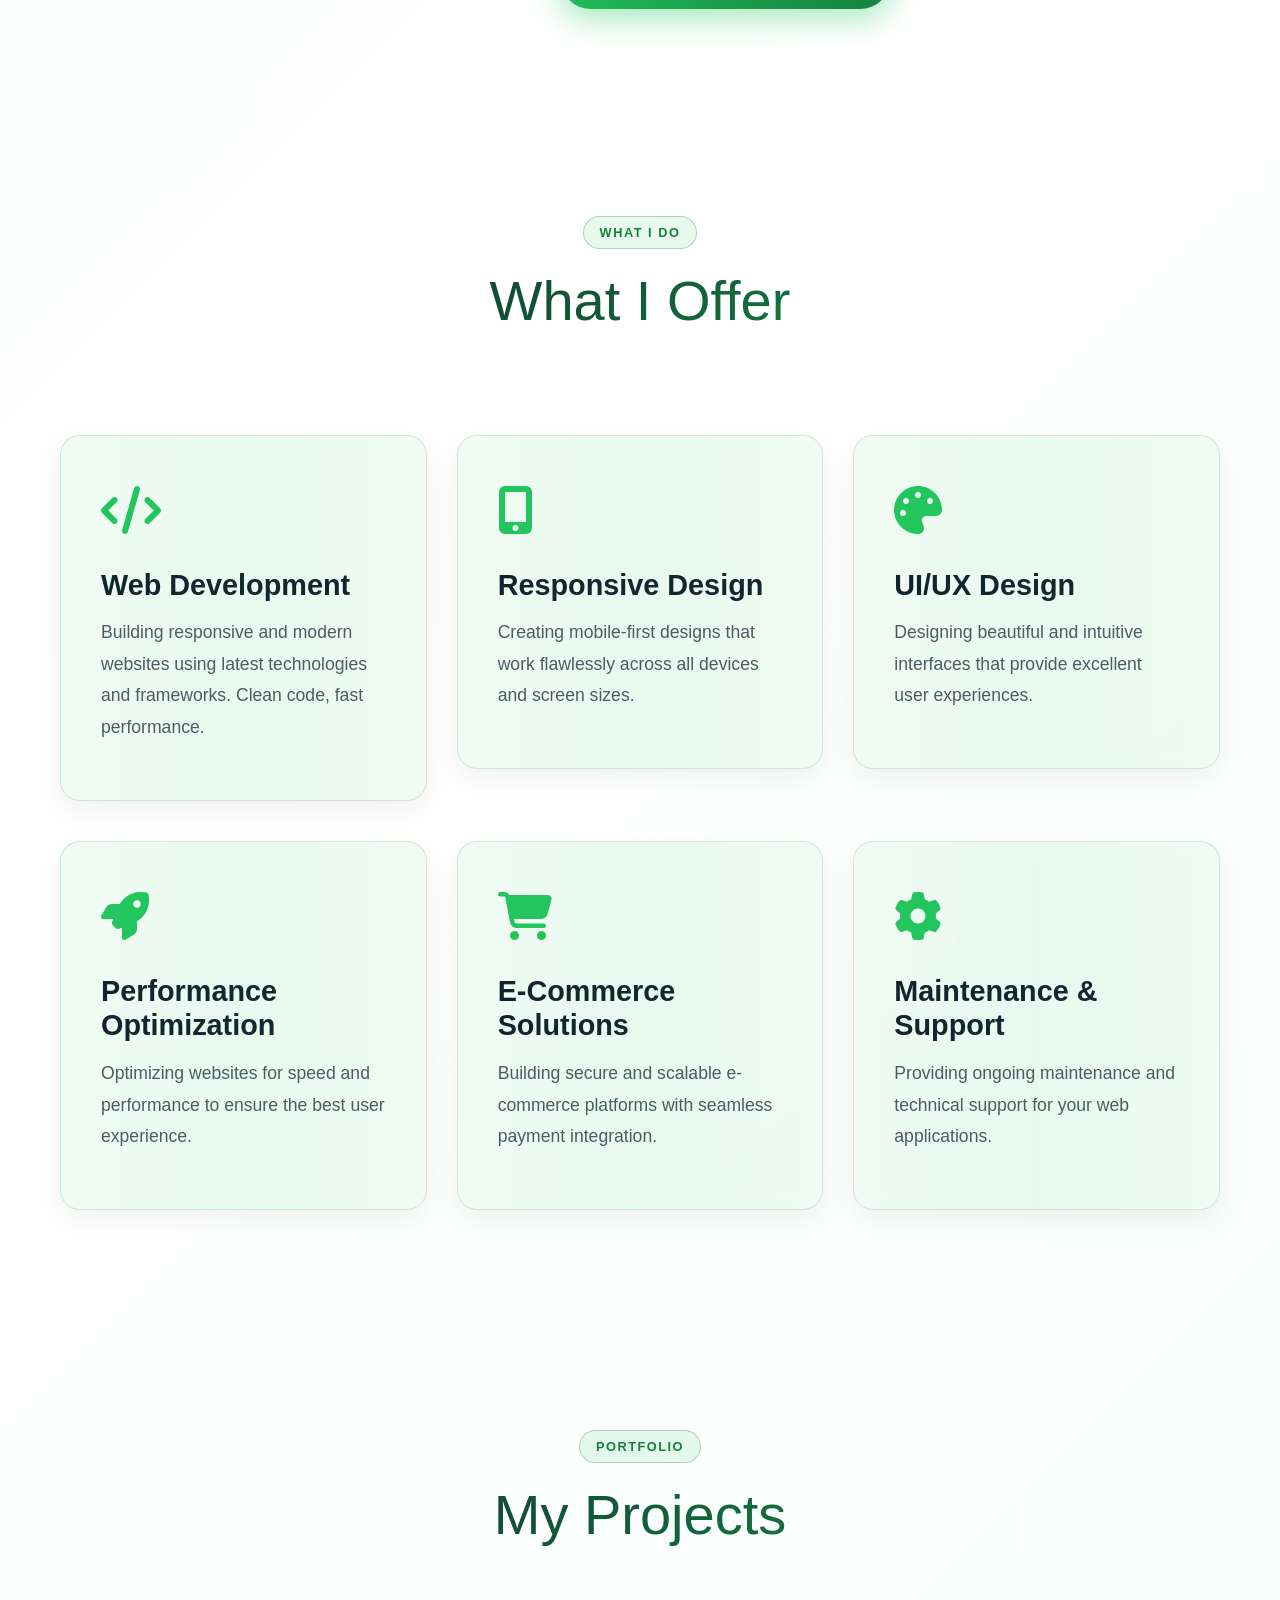
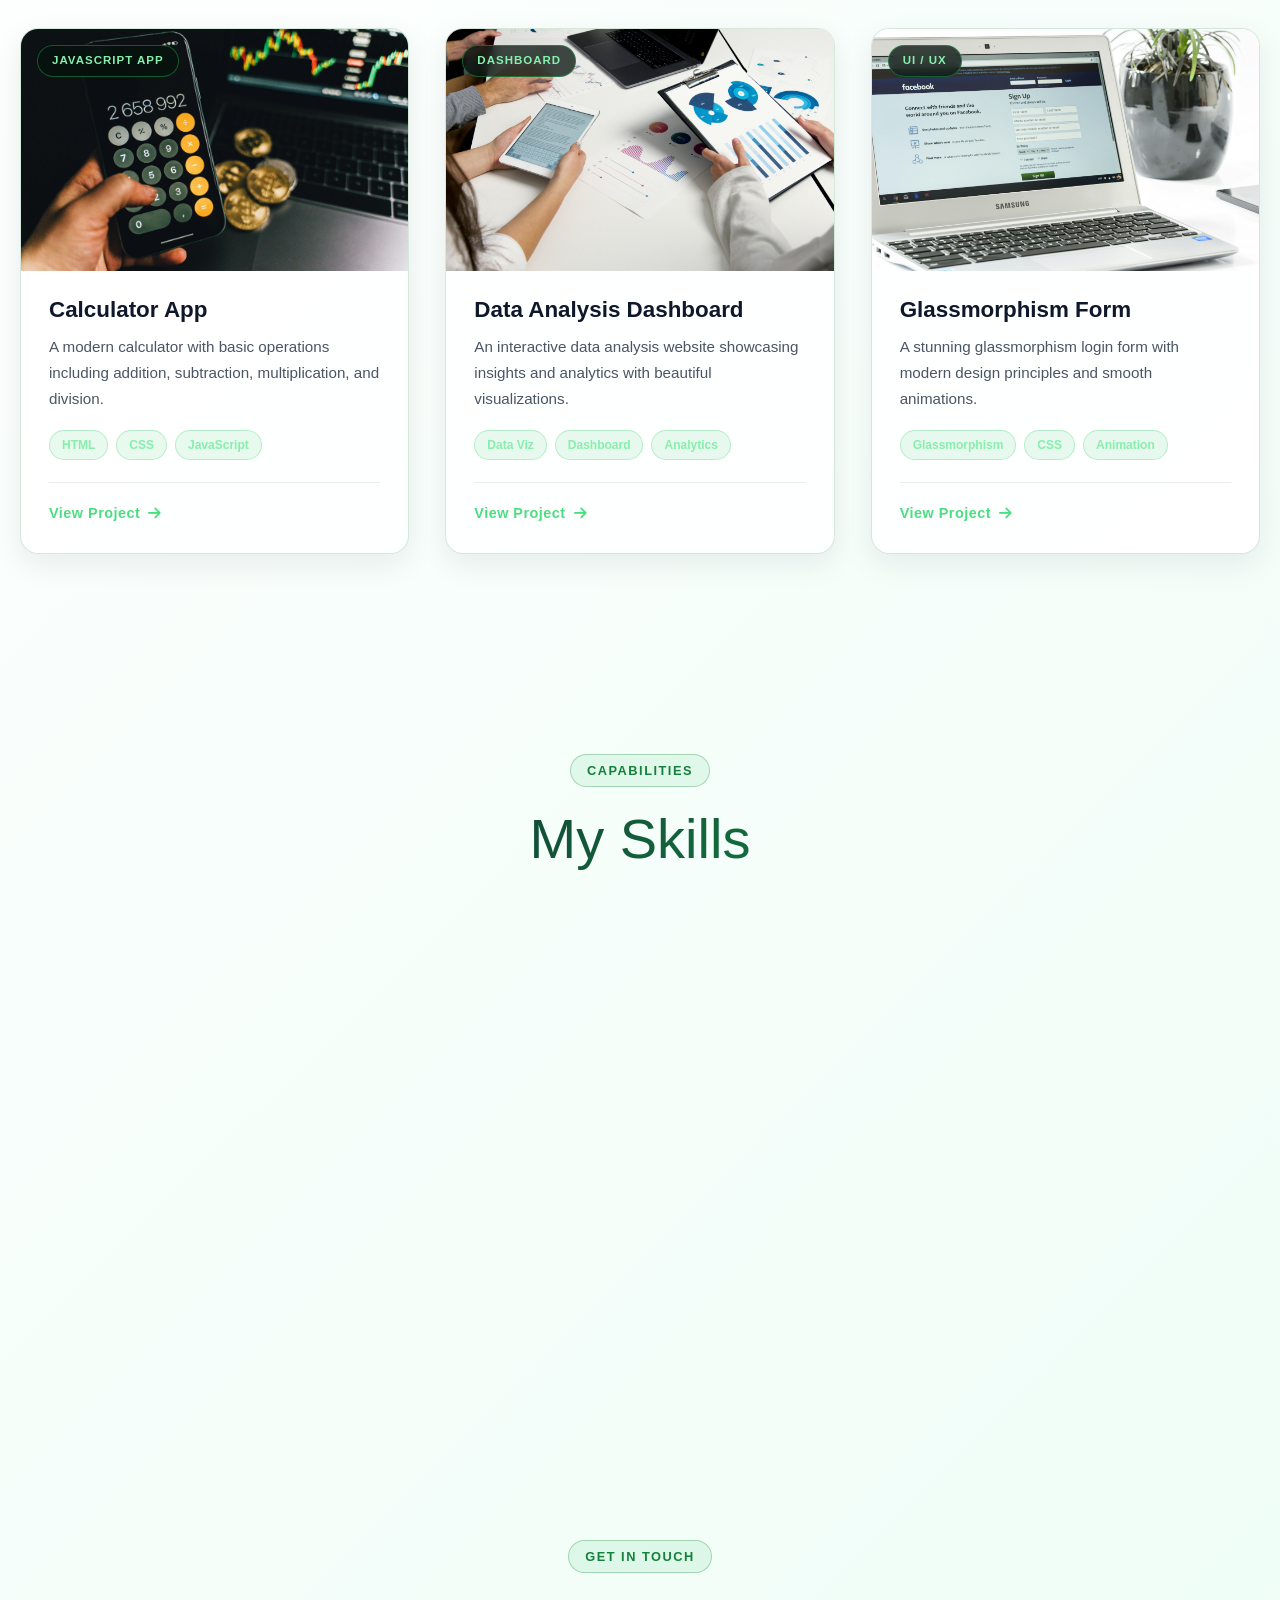
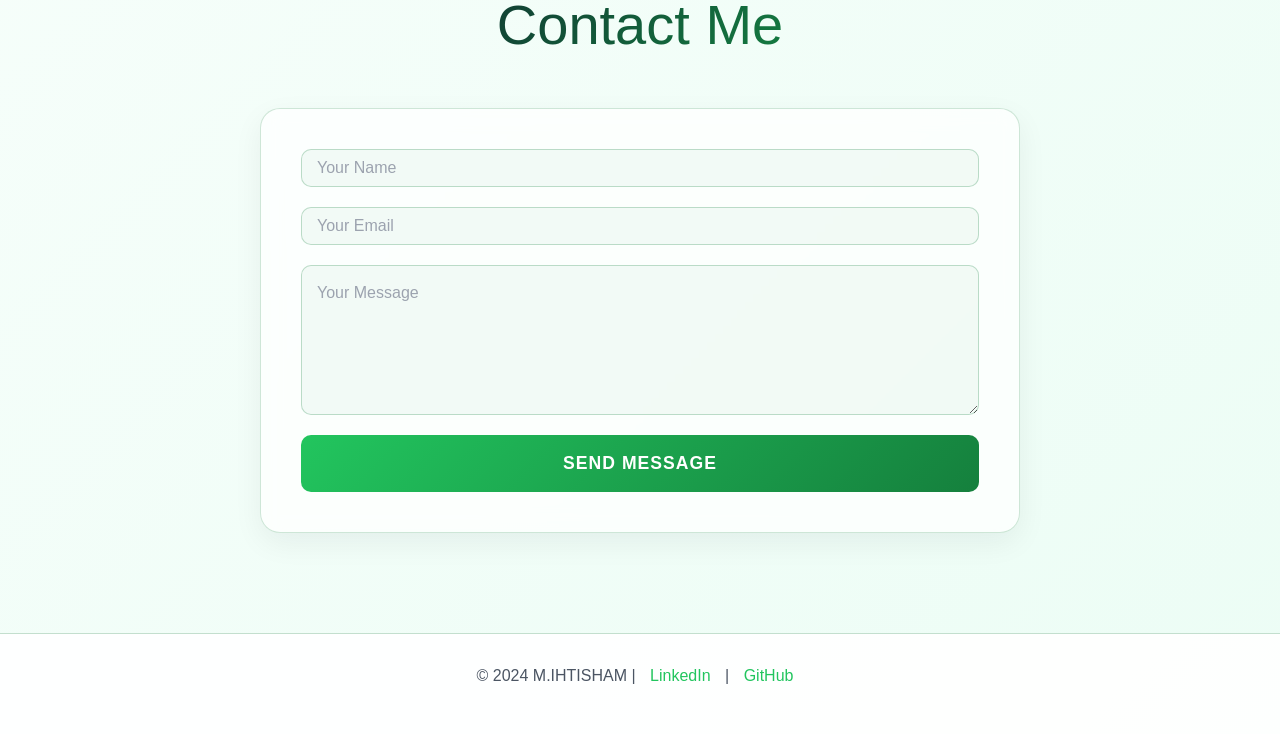
==== commit 807fceff: "Updated portfolio" ====
--- a/index.html
+++ b/index.html
@@ -1,2089 +1,544 @@
-<!DOCTYPE html>
+<!doctype html>
 <html lang="en">
-<head>
-  <meta charset="UTF-8" />
-  <meta name="viewport" content="width=device-width, initial-scale=1.0" />
-  <title>M.IHTISHAM - Portfolio</title>
-  <link href="https://stackpath.bootstrapcdn.com/bootstrap/4.5.2/css/bootstrap.min.css" rel="stylesheet" />
-  <link rel="stylesheet" href="https://cdnjs.cloudflare.com/ajax/libs/font-awesome/6.7.2/css/all.min.css" />
-  <style>
-    * {
-      margin: 0;
-      padding: 0;
-      box-sizing: border-box;
-    }
-
-    body {
-      color: white;
-      font-family: 'Segoe UI', Tahoma, Geneva, Verdana, sans-serif;
-      background: #0a0a0a;
-      min-height: 100vh;
-      overflow-x: hidden;
-    }
-
-    /* Beautiful Loader */
-    #loader {
-      position: fixed;
-      inset: 0;
-      background: linear-gradient(135deg, #667eea 0%, #764ba2 50%, #f093fb 100%);
-      display: flex;
-      flex-direction: column;
-      justify-content: center;
-      align-items: center;
-      z-index: 99999;
-      transition: opacity 0.5s ease;
-    }
-
-    .loader-content {
-      text-align: center;
-    }
-
-    .spinner-container {
-      position: relative;
-      width: 150px;
-      height: 150px;
-      margin: 0 auto 30px;
-    }
-
-    .spinner-ring {
-      position: absolute;
-      width: 100%;
-      height: 100%;
-      border: 4px solid transparent;
-      border-radius: 50%;
-      animation: spin 2s linear infinite;
-    }
-
-    .spinner-ring:nth-child(1) {
-      border-top-color: #fff;
-      animation-delay: 0s;
-    }
-
-    .spinner-ring:nth-child(2) {
-      border-right-color: #fff;
-      animation-delay: 0.2s;
-      animation-duration: 1.5s;
-    }
-
-    .spinner-ring:nth-child(3) {
-      border-bottom-color: #fff;
-      animation-delay: 0.4s;
-      animation-duration: 1.8s;
-    }
-
-    .spinner-ring:nth-child(4) {
-      border-left-color: #fff;
-      animation-delay: 0.6s;
-      animation-duration: 2.2s;
-    }
-
-    @keyframes spin {
-      to { transform: rotate(360deg); }
-    }
-
-    .loading-text {
-      font-size: 1.8rem;
-      font-weight: 700;
-      color: white;
-      margin-bottom: 15px;
-      letter-spacing: 3px;
-      animation: pulse 1.5s ease-in-out infinite;
-    }
-
-    .loading-percentage {
-      font-size: 2.5rem;
-      font-weight: bold;
-      color: white;
-      margin-top: 20px;
-    }
-
-    .loading-bar {
-      width: 250px;
-      height: 4px;
-      background: rgba(255, 255, 255, 0.2);
-      border-radius: 10px;
-      margin: 20px auto;
-      overflow: hidden;
-    }
-
-    .loading-progress {
-      height: 100%;
-      background: white;
-      width: 0%;
-      transition: width 0.1s ease;
-      box-shadow: 0 0 20px rgba(255, 255, 255, 0.8);
-    }
-
-    @keyframes pulse {
-      0%, 100% { opacity: 1; }
-      50% { opacity: 0.6; }
-    }
-
-    /* Custom Cursor */
-    .cursor-follower {
-      position: fixed;
-      width: 40px;
-      height: 40px;
-      border: 2px solid #667eea;
-      border-radius: 50%;
-      pointer-events: none;
-      z-index: 9999;
-      transition: all 0.1s ease;
-      mix-blend-mode: difference;
-    }
-
-    .cursor-dot {
-      position: fixed;
-      width: 8px;
-      height: 8px;
-      background: #667eea;
-      border-radius: 50%;
-      pointer-events: none;
-      z-index: 10000;
-      transition: all 0.05s ease;
-    }
-
-    #particles-canvas {
-      position: fixed;
-      top: 0;
-      left: 0;
-      width: 100%;
-      height: 100%;
-      z-index: -1;
-      pointer-events: none;
-    }
-
-    /* Progress Bar for Page Scroll */
-    .progress-container {
-      position: fixed;
-      top: 0;
-      left: 0;
-      width: 100%;
-      height: 4px;
-      background: rgba(255, 255, 255, 0.1);
-      z-index: 9998;
-    }
-
-    .progress-bar-scroll {
-      height: 100%;
-      background: linear-gradient(90deg, #667eea, #764ba2, #f093fb);
-      width: 0%;
-      transition: width 0.1s ease;
-    }
-
-    .navbar {
-      background: rgba(10, 10, 30, 0.8);
-      backdrop-filter: blur(20px);
-      transition: all 0.3s ease;
-      padding: 1rem 2rem;
-      border-bottom: 1px solid rgba(255, 255, 255, 0.1);
-    }
-
-    .navbar.scrolled {
-      background: rgba(10, 10, 30, 0.95);
-      box-shadow: 0 5px 30px rgba(0, 0, 0, 0.5);
-    }
-
-    .navbar-brand {
-      font-size: 1.8rem;
-      color: #fff !important;
-      font-weight: bold;
-      letter-spacing: 2px;
-      position: relative;
-    }
-
-    .navbar-brand::before {
-      content: '';
-      position: absolute;
-      bottom: 0;
-      left: 0;
-      width: 0;
-      height: 3px;
-      background: linear-gradient(90deg, #667eea, #764ba2);
-      transition: width 0.3s ease;
-    }
-
-    .navbar-brand:hover::before {
-      width: 100%;
-    }
-
-    .navbar-nav .nav-link {
-      color: #fff !important;
-      font-size: 1.1rem;
-      margin: 0 0.5rem;
-      position: relative;
-      transition: all 0.3s ease;
-    }
-
-    .navbar-nav .nav-link::after {
-      content: '';
-      position: absolute;
-      bottom: 0;
-      left: 50%;
-      width: 0;
-      height: 2px;
-      background: linear-gradient(90deg, #667eea, #764ba2);
-      transition: all 0.3s ease;
-      transform: translateX(-50%);
-    }
-
-    .navbar-nav .nav-link:hover::after {
-      width: 80%;
-    }
-
-    .social-icons a {
-      color: #fff;
-      margin-left: 15px;
-      font-size: 1.4rem;
-      transition: all 0.3s ease;
-      display: inline-block;
-    }
-
-    .social-icons a:hover {
-      color: #667eea;
-      transform: translateY(-3px) scale(1.2) rotate(360deg);
-    }
-
-    .hero-section {
-      position: relative;
-      width: 100%;
-      height: 100vh;
-      display: flex;
-      align-items: center;
-      justify-content: center;
-      perspective: 1000px;
-    }
-
-    .hero-content {
-      text-align: center;
-      z-index: 2;
-      animation: fadeInUp 1s ease;
-    }
-
-    @keyframes fadeInUp {
-      from {
-        opacity: 0;
-        transform: translateY(30px);
-      }
-      to {
-        opacity: 1;
-        transform: translateY(0);
-      }
-    }
-
-    .hero-section h1 {
-      font-size: clamp(2.5rem, 8vw, 4.5rem);
-      font-weight: 700;
-      margin-bottom: 20px;
-      background: linear-gradient(135deg, #667eea 0%, #764ba2 50%, #f093fb 100%);
-      -webkit-background-clip: text;
-      -webkit-text-fill-color: transparent;
-      background-clip: text;
-      animation: gradient-shift 3s ease infinite;
-      background-size: 200% 200%;
-    }
-
-    @keyframes gradient-shift {
-      0%, 100% { background-position: 0% 50%; }
-      50% { background-position: 100% 50%; }
-    }
-
-    .hero-section p {
-      font-size: clamp(1rem, 3vw, 1.5rem);
-      margin-bottom: 30px;
-      opacity: 0.9;
-    }
-
-    .typing-text {
-      font-size: clamp(1.3rem, 4vw, 2rem);
-      color: #667eea;
-      margin-bottom: 30px;
-      min-height: 60px;
-    }
-
-    .typing-text::after {
-      content: '|';
-      animation: blink 0.7s infinite;
-    }
-
-    @keyframes blink {
-      0%, 100% { opacity: 1; }
-      50% { opacity: 0; }
-    }
-
-    .glass-btn {
-      display: inline-block;
-      padding: 15px 40px;
-      background: rgba(255, 255, 255, 0.1);
-      border: 2px solid rgba(255, 255, 255, 0.2);
-      border-radius: 50px;
-      color: white;
-      text-decoration: none;
-      font-size: clamp(0.9rem, 2vw, 1.1rem);
-      font-weight: 600;
-      backdrop-filter: blur(10px);
-      transition: all 0.3s ease;
-      position: relative;
-      overflow: hidden;
-      text-transform: uppercase;
-      letter-spacing: 2px;
-      margin: 10px;
-    }
-
-    .glass-btn::before {
-      content: '';
-      position: absolute;
-      top: 50%;
-      left: 50%;
-      width: 0;
-      height: 0;
-      border-radius: 50%;
-      background: rgba(255, 255, 255, 0.2);
-      transform: translate(-50%, -50%);
-      transition: width 0.6s, height 0.6s;
-    }
-
-    .glass-btn:hover::before {
-      width: 300px;
-      height: 300px;
-    }
-
-    .glass-btn:hover {
-      transform: translateY(-3px);
-      box-shadow: 0 10px 30px rgba(102, 126, 234, 0.4);
-      border-color: #667eea;
-      color: white;
-      text-decoration: none;
-    }
-
-    .floating {
-      animation: floating 3s ease-in-out infinite;
-    }
-
-    @keyframes floating {
-      0%, 100% { transform: translateY(0px); }
-      50% { transform: translateY(-20px); }
-    }
-
-    .animated-background {
-      position: fixed;
-      top: 0;
-      left: 0;
-      width: 100%;
-      height: 100%;
-      z-index: -2;
-      background: linear-gradient(135deg, #0a0a1a 0%, #1a0a2e 25%, #16213e 50%, #0f3460 75%, #0a0a1a 100%);
-      background-size: 400% 400%;
-      animation: gradientShift 15s ease infinite;
-    }
-
-    @keyframes gradientShift {
-      0% { background-position: 0% 50%; }
-      50% { background-position: 100% 50%; }
-      100% { background-position: 0% 50%; }
-    }
-
-    /* Floating Action Button */
-    .fab-container {
-      position: fixed;
-      bottom: 30px;
-      right: 30px;
-      z-index: 1000;
-    }
-
-    .fab-button {
-      width: 60px;
-      height: 60px;
-      background: linear-gradient(135deg, #667eea, #764ba2);
-      border-radius: 50%;
-      display: flex;
-      align-items: center;
-      justify-content: center;
-      cursor: pointer;
-      box-shadow: 0 5px 20px rgba(102, 126, 234, 0.4);
-      transition: all 0.3s ease;
-    }
-
-    .fab-button:hover {
-      transform: scale(1.1);
-      box-shadow: 0 10px 30px rgba(102, 126, 234, 0.6);
-    }
-
-    .fab-button i {
-      color: white;
-      font-size: 1.5rem;
-    }
-
-    .fab-menu {
-      position: absolute;
-      bottom: 80px;
-      right: 0;
-      display: none;
-      flex-direction: column;
-      gap: 15px;
-    }
-
-    .fab-menu.active {
-      display: flex;
-      animation: fadeInUp 0.3s ease;
-    }
-
-    .fab-item {
-      width: 50px;
-      height: 50px;
-      background: rgba(30, 30, 40, 0.9);
-      backdrop-filter: blur(10px);
-      border: 1px solid rgba(102, 126, 234, 0.3);
-      border-radius: 50%;
-      display: flex;
-      align-items: center;
-      justify-content: center;
-      cursor: pointer;
-      transition: all 0.3s ease;
-      position: relative;
-    }
-
-    .fab-item:hover {
-      background: linear-gradient(135deg, #667eea, #764ba2);
-      transform: translateX(-5px);
-    }
-
-    .fab-item i {
-      color: white;
-      font-size: 1.2rem;
-    }
-
-    .fab-tooltip {
-      position: absolute;
-      right: 60px;
-      background: rgba(0, 0, 0, 0.8);
-      color: white;
-      padding: 5px 10px;
-      border-radius: 5px;
-      font-size: 0.9rem;
-      white-space: nowrap;
-      opacity: 0;
-      pointer-events: none;
-      transition: opacity 0.3s ease;
-    }
-
-    .fab-item:hover .fab-tooltip {
-      opacity: 1;
-    }
-
-    .stats-section {
-      padding: 80px 20px;
-      background: rgba(20, 20, 30, 0.5);
-      backdrop-filter: blur(10px);
-      margin: 50px 0;
-    }
-
-    .stat-box {
-      text-align: center;
-      padding: 30px;
-      margin: 20px 0;
-      background: rgba(102, 126, 234, 0.1);
-      border: 1px solid rgba(102, 126, 234, 0.3);
-      border-radius: 15px;
-      transition: all 0.3s ease;
-      position: relative;
-      overflow: hidden;
-    }
-
-    .stat-box::after {
-      content: '';
-      position: absolute;
-      top: 0;
-      left: 0;
-      width: 100%;
-      height: 100%;
-      background: linear-gradient(135deg, rgba(102, 126, 234, 0.2), transparent);
-      opacity: 0;
-      transition: opacity 0.3s ease;
-    }
-
-    .stat-box:hover::after {
-      opacity: 1;
-    }
-
-    .stat-box:hover {
-      transform: translateY(-10px) scale(1.05);
-      background: rgba(102, 126, 234, 0.2);
-      box-shadow: 0 10px 30px rgba(102, 126, 234, 0.3);
-    }
-
-    .stat-number {
-      font-size: clamp(2rem, 5vw, 3rem);
-      font-weight: bold;
-      color: #667eea;
-      margin-bottom: 10px;
-      position: relative;
-      z-index: 1;
-    }
-
-    .stat-label {
-      font-size: clamp(1rem, 2vw, 1.2rem);
-      color: #d1d5db;
-      position: relative;
-      z-index: 1;
-    }
-
-    #about {
-      padding: 100px 20px;
-      max-width: 1200px;
-      margin: 0 auto;
-    }
-
-    #about img {
-      width: 100%;
-      max-width: 300px;
-      height: auto;
-      aspect-ratio: 1;
-      border-radius: 50%;
-      object-fit: cover;
-      box-shadow: 0 20px 60px rgba(102, 126, 234, 0.4);
-      border: 5px solid rgba(102, 126, 234, 0.3);
-      transition: all 0.5s ease;
-      animation: float 6s ease-in-out infinite;
-      filter: grayscale(30%);
-      margin: 0 auto;
-      display: block;
-    }
-
-    @keyframes float {
-      0%, 100% { transform: translateY(0px); }
-      50% { transform: translateY(-15px); }
-    }
-
-    #about img:hover {
-      transform: scale(1.05) rotate(5deg);
-      box-shadow: 0 25px 70px rgba(102, 126, 234, 0.6);
-      filter: grayscale(0%);
-    }
-
-    #about h2 {
-      font-size: clamp(2rem, 5vw, 3rem);
-      margin-bottom: 30px;
-      background: linear-gradient(135deg, #fff 0%, #667eea 100%);
-      -webkit-background-clip: text;
-      -webkit-text-fill-color: transparent;
-      background-clip: text;
-      position: relative;
-      display: inline-block;
-    }
-
-    #about h2::after {
-      content: '';
-      position: absolute;
-      bottom: -10px;
-      left: 0;
-      width: 100px;
-      height: 4px;
-      background: linear-gradient(90deg, #667eea, #764ba2);
-      border-radius: 2px;
-    }
-
-    #about p {
-      font-size: clamp(1rem, 2vw, 1.1rem);
-      line-height: 1.8;
-      color: #d1d5db;
-      margin-bottom: 15px;
-    }
-
-    .tech-stack {
-      margin-top: 40px;
-      padding: 30px;
-      background: rgba(30, 30, 40, 0.6);
-      border-radius: 15px;
-      border: 1px solid rgba(102, 126, 234, 0.2);
-    }
-
-    .tech-stack h4 {
-      color: #667eea;
-      margin-bottom: 20px;
-      font-size: clamp(1.2rem, 3vw, 1.5rem);
-    }
-
-    .tech-icons {
-      display: flex;
-      flex-wrap: wrap;
-      gap: 15px;
-      justify-content: center;
-    }
-
-    .tech-icon {
-      width: 60px;
-      height: 60px;
-      background: rgba(102, 126, 234, 0.1);
-      border: 2px solid rgba(102, 126, 234, 0.3);
-      border-radius: 10px;
-      display: flex;
-      align-items: center;
-      justify-content: center;
-      font-size: 2rem;
-      transition: all 0.3s ease;
-      cursor: pointer;
-    }
-
-    .tech-icon:hover {
-      transform: translateY(-5px) scale(1.1);
-      background: rgba(102, 126, 234, 0.3);
-      box-shadow: 0 10px 20px rgba(102, 126, 234, 0.4);
-    }
-
-    .cv-download-btn {
-      display: inline-block;
-      margin-top: 30px;
-      padding: 18px 50px;
-      background: linear-gradient(135deg, #667eea 0%, #764ba2 100%);
-      border: none;
-      border-radius: 50px;
-      color: white;
-      font-size: clamp(1rem, 2vw, 1.1rem);
-      font-weight: 700;
-      text-transform: uppercase;
-      letter-spacing: 2px;
-      cursor: pointer;
-      transition: all 0.4s ease;
-      position: relative;
-      overflow: hidden;
-      box-shadow: 0 10px 30px rgba(102, 126, 234, 0.4);
-      text-decoration: none;
-    }
-
-    .cv-download-btn::before {
-      content: '';
-      position: absolute;
-      top: 0;
-      left: -100%;
-      width: 100%;
-      height: 100%;
-      background: rgba(255, 255, 255, 0.2);
-      transition: left 0.5s ease;
-    }
-
-    .cv-download-btn:hover::before {
-      left: 100%;
-    }
-
-    .cv-download-btn:hover {
-      transform: translateY(-5px) scale(1.05);
-      box-shadow: 0 15px 40px rgba(102, 126, 234, 0.6);
-      color: white;
-      text-decoration: none;
-    }
-
-    .cv-download-btn i {
-      margin-right: 10px;
-      animation: bounce 2s infinite;
-    }
-
-    @keyframes bounce {
-      0%, 100% { transform: translateY(0); }
-      50% { transform: translateY(-5px); }
-    }
-
-    .services-section {
-      padding: 100px 20px;
-      max-width: 1200px;
-      margin: 0 auto;
-    }
-
-    .services-section h2 {
-      font-size: clamp(2rem, 5vw, 3.5rem);
-      margin-bottom: 80px;
-      text-align: center;
-      background: linear-gradient(135deg, #fff 0%, #667eea 100%);
-      -webkit-background-clip: text;
-      -webkit-text-fill-color: transparent;
-      background-clip: text;
-    }
-
-    .service-card {
-      background: rgba(30, 30, 40, 0.8);
-      backdrop-filter: blur(10px);
-      border: 1px solid rgba(102, 126, 234, 0.3);
-      border-radius: 20px;
-      padding: 40px;
-      margin: 20px 0;
-      transition: all 0.4s ease;
-      position: relative;
-      overflow: hidden;
-    }
-
-    .service-card::before {
-      content: '';
-      position: absolute;
-      top: -50%;
-      left: -50%;
-      width: 200%;
-      height: 200%;
-      background: linear-gradient(45deg, transparent, rgba(102, 126, 234, 0.1), transparent);
-      transform: rotate(45deg);
-      transition: all 0.6s ease;
-    }
-
-    .service-card:hover::before {
-      animation: shine 1.5s infinite;
-    }
-
-    @keyframes shine {
-      0% { transform: translateX(-100%) rotate(45deg); }
-      100% { transform: translateX(100%) rotate(45deg); }
-    }
-
-    .service-card:hover {
-      transform: translateY(-10px) scale(1.02);
-      box-shadow: 0 20px 50px rgba(102, 126, 234, 0.4);
-      border-color: #667eea;
-    }
-
-    .service-icon {
-      font-size: clamp(2rem, 5vw, 3rem);
-      color: #667eea;
-      margin-bottom: 20px;
-      display: inline-block;
-      transition: all 0.3s ease;
-    }
-
-    .service-card:hover .service-icon {
-      transform: scale(1.2) rotate(360deg);
-    }
-
-    .service-title {
-      font-size: clamp(1.3rem, 3vw, 1.8rem);
-      color: #fff;
-      margin-bottom: 15px;
-      font-weight: 600;
-    }
-
-    .service-description {
-      font-size: clamp(1rem, 2vw, 1.1rem);
-      color: #d1d5db;
-      line-height: 1.8;
-    }
-
-    #projects {
-      padding: 100px 20px;
-    }
-
-    #projects h2 {
-      font-size: clamp(2rem, 5vw, 3.5rem);
-      margin-bottom: 80px;
-      text-align: center;
-      background: linear-gradient(135deg, #fff 0%, #667eea 100%);
-      -webkit-background-clip: text;
-      -webkit-text-fill-color: transparent;
-      background-clip: text;
-    }
-
-    .projects-container {
-      display: flex;
-      justify-content: center;
-      flex-wrap: wrap;
-      gap: 30px;
-      max-width: 1400px;
-      margin: 0 auto;
-    }
-
-    .card {
-      width: 100%;
-      max-width: 380px;
-      height: auto;
-      min-height: 580px;
-      padding: 6px;
-      border-radius: 20px;
-      background: linear-gradient(135deg, #667eea 0%, #764ba2 100%);
-      position: relative;
-      transition: all 0.4s ease;
-      cursor: pointer;
-    }
-
-    .card::before {
-      content: '';
-      position: absolute;
-      top: 0;
-      left: 0;
-      width: 100%;
-      height: 100%;
-      border-radius: 20px;
-      background: inherit;
-      filter: blur(20px);
-      opacity: 0;
-      transition: opacity 0.4s ease;
-      z-index: -1;
-    }
-
-    .card:hover::before {
-      opacity: 0.7;
-    }
-
-    .card:hover {
-      transform: translateY(-15px) scale(1.02);
-    }
-
-    .card-info {
-      background: rgba(20, 20, 30, 0.95);
-      backdrop-filter: blur(10px);
-      width: 100%;
-      height: 100%;
-      border-radius: 16px;
-      overflow: hidden;
-    }
-
-    .card-info img {
-      width: 100%;
-      height: 300px;
-      object-fit: cover;
-      transition: transform 0.5s ease;
-    }
-
-    .card:hover .card-info img {
-      transform: scale(1.1);
-    }
-
-    .card-content {
-      padding: 30px;
-    }
-
-    .card .title {
-      font-size: clamp(1.5rem, 3vw, 2rem);
-      margin-bottom: 20px;
-      color: #ffffff;
-    }
-
-    .card-description {
-      font-size: clamp(0.9rem, 2vw, 1.05rem);
-      line-height: 1.7;
-      margin-bottom: 30px;
-      color: #b8b8b8;
-    }
-
-    .view-btn {
-      padding: 15px 0;
-      background: linear-gradient(135deg, #667eea 0%, #764ba2 100%);
-      border: none;
-      border-radius: 12px;
-      color: white;
-      font-weight: 700;
-      font-size: 0.95rem;
-      text-transform: uppercase;
-      letter-spacing: 2px;
-      cursor: pointer;
-      transition: all 0.3s ease;
-      width: 100%;
-      display: block;
-      text-align: center;
-    }
-
-    .view-btn:hover {
-      transform: translateY(-2px);
-      box-shadow: 0 8px 25px rgba(102, 126, 234, 0.5);
-    }
-
-    #skills {
-      padding: 100px 20px;
-      max-width: 1200px;
-      margin: 0 auto;
-    }
-
-    #skills h2 {
-      font-size: clamp(2rem, 5vw, 3.5rem);
-      margin-bottom: 80px;
-      text-align: center;
-      background: linear-gradient(135deg, #fff 0%, #667eea 100%);
-      -webkit-background-clip: text;
-      -webkit-text-fill-color: transparent;
-      background-clip: text;
-    }
-
-    .skill-box {
-      background: rgba(30, 30, 40, 0.8);
-      backdrop-filter: blur(10px);
-      border: 1px solid rgba(102, 126, 234, 0.3);
-      border-radius: 15px;
-      padding: 30px;
-      margin-bottom: 30px;
-      transition: all 0.3s ease;
-      position: relative;
-      overflow: hidden;
-    }
-
-    .skill-box::before {
-      content: '';
-      position: absolute;
-      top: 0;
-      left: -100%;
-      width: 100%;
-      height: 100%;
-      background: linear-gradient(90deg, transparent, rgba(102, 126, 234, 0.1), transparent);
-      transition: left 0.5s ease;
-    }
-
-    .skill-box:hover::before {
-      left: 100%;
-    }
-
-    .skill-box:hover {
-      transform: translateY(-5px);
-      border-color: #667eea;
-      box-shadow: 0 10px 30px rgba(102, 126, 234, 0.3);
-    }
-
-    .skill-box h5 {
-      font-size: clamp(1.1rem, 2vw, 1.3rem);
-      margin-bottom: 15px;
-      color: #fff;
-    }
-
-    .progress {
-      height: 12px;
-      background: rgba(255, 255, 255, 0.1);
-      border-radius: 10px;
-      overflow: hidden;
-      margin-bottom: 10px;
-    }
-
-    .progress-bar {
-      height: 100%;
-      border-radius: 10px;
-      transition: width 2s ease;
-      position: relative;
-      overflow: hidden;
-    }
-
-    .progress-bar::after {
-      content: '';
-      position: absolute;
-      top: 0;
-      left: 0;
-      width: 100%;
-      height: 100%;
-      background: linear-gradient(90deg, transparent, rgba(255, 255, 255, 0.3), transparent);
-      animation: shimmer 2s infinite;
-    }
-
-    @keyframes shimmer {
-      0% { transform: translateX(-100%); }
-      100% { transform: translateX(100%); }
-    }
-
-    .bg-primary { background: linear-gradient(90deg, #667eea, #764ba2); }
-    .bg-info { background: linear-gradient(90deg, #38bdf8, #06b6d4); }
-    .bg-success { background: linear-gradient(90deg, #10b981, #059669); }
-    .bg-warning { background: linear-gradient(90deg, #f59e0b, #d97706); }
-
-    .achievements-section {
-      padding: 100px 20px;
-      background: rgba(20, 20, 30, 0.5);
-      backdrop-filter: blur(10px);
-    }
-
-    .achievements-section h2 {
-      font-size: clamp(2rem, 5vw, 3.5rem);
-      margin-bottom: 80px;
-      text-align: center;
-      background: linear-gradient(135deg, #fff 0%, #667eea 100%);
-      -webkit-background-clip: text;
-      -webkit-text-fill-color: transparent;
-      background-clip: text;
-    }
-
-    .achievement-card {
-      background: rgba(30, 30, 40, 0.8);
-      backdrop-filter: blur(10px);
-      border: 1px solid rgba(102, 126, 234, 0.3);
-      border-radius: 20px;
-      padding: 40px;
-      margin: 20px;
-      transition: all 0.3s ease;
-      text-align: center;
-      position: relative;
-      overflow: hidden;
-    }
-
-    .achievement-card::before {
-      content: '';
-      position: absolute;
-      top: 0;
-      left: -100%;
-      width: 100%;
-      height: 100%;
-      background: linear-gradient(90deg, transparent, rgba(102, 126, 234, 0.2), transparent);
-      transition: left 0.5s ease;
-    }
-
-    .achievement-card:hover::before {
-      left: 100%;
-    }
-
-    .achievement-card:hover {
-      transform: translateY(-10px);
-      box-shadow: 0 15px 40px rgba(102, 126, 234, 0.3);
-    }
-
-    .achievement-icon {
-      font-size: 3rem;
-      color: #667eea;
-      margin-bottom: 20px;
-      display: inline-block;
-      animation: float 3s ease-in-out infinite;
-    }
-
-    .achievement-title {
-      font-size: clamp(1.2rem, 2vw, 1.5rem);
-      color: #fff;
-      font-weight: 600;
-      margin-bottom: 10px;
-    }
-
-    .achievement-description {
-      font-size: clamp(0.9rem, 2vw, 1rem);
-      color: #d1d5db;
-      line-height: 1.6;
-    }
-
-    .timeline-section {
-      padding: 100px 20px;
-      max-width: 1000px;
-      margin: 0 auto;
-    }
-
-    .timeline-section h2 {
-      font-size: clamp(2rem, 5vw, 3.5rem);
-      margin-bottom: 80px;
-      text-align: center;
-      background: linear-gradient(135deg, #fff 0%, #667eea 100%);
-      -webkit-background-clip: text;
-      -webkit-text-fill-color: transparent;
-      background-clip: text;
-    }
-
-    .timeline {
-      position: relative;
-      padding: 20px 0;
-    }
-
-    .timeline::before {
-      content: '';
-      position: absolute;
-      left: 50%;
-      top: 0;
-      bottom: 0;
-      width: 2px;
-      background: linear-gradient(180deg, #667eea, #764ba2);
-      transform: translateX(-50%);
-    }
-
-    .timeline-item {
-      margin-bottom: 50px;
-      position: relative;
-    }
-
-    .timeline-content {
-      background: rgba(30, 30, 40, 0.8);
-      backdrop-filter: blur(10px);
-      border: 1px solid rgba(102, 126, 234, 0.3);
-      border-radius: 15px;
-      padding: 30px;
-      width: 45%;
-      position: relative;
-      transition: all 0.3s ease;
-    }
-
-    .timeline-item:nth-child(odd) .timeline-content {
-      margin-left: auto;
-    }
-
-    .timeline-content:hover {
-      transform: scale(1.05);
-      box-shadow: 0 15px 40px rgba(102, 126, 234, 0.3);
-    }
-
-    .timeline-year {
-      font-size: clamp(1.2rem, 3vw, 1.5rem);
-      color: #667eea;
-      font-weight: bold;
-      margin-bottom: 10px;
-    }
-
-    .timeline-title {
-      font-size: clamp(1.1rem, 2vw, 1.3rem);
-      color: #fff;
-      margin-bottom: 10px;
-    }
-
-    .timeline-description {
-      font-size: clamp(0.9rem, 2vw, 1rem);
-      color: #d1d5db;
-      line-height: 1.6;
-    }
-
-    .timeline-dot {
-      position: absolute;
-      left: 50%;
-      top: 20px;
-      width: 20px;
-      height: 20px;
-      background: #667eea;
-      border-radius: 50%;
-      transform: translateX(-50%);
-      box-shadow: 0 0 20px rgba(102, 126, 234, 0.8);
-      animation: pulse-dot 2s infinite;
-    }
-
-    @keyframes pulse-dot {
-      0%, 100% { box-shadow: 0 0 20px rgba(102, 126, 234, 0.8); }
-      50% { box-shadow: 0 0 40px rgba(102, 126, 234, 1); }
-    }
-
-    #contact {
-      padding: 100px 20px;
-      max-width: 800px;
-      margin: 0 auto;
-    }
-
-    #contact h2 {
-      font-size: clamp(2rem, 5vw, 3.5rem);
-      margin-bottom: 50px;
-      text-align: center;
-      background: linear-gradient(135deg, #fff 0%, #667eea 100%);
-      -webkit-background-clip: text;
-      -webkit-text-fill-color: transparent;
-      background-clip: text;
-    }
-
-    #contact form {
-      background: rgba(30, 30, 40, 0.8);
-      backdrop-filter: blur(10px);
-      border: 1px solid rgba(102, 126, 234, 0.3);
-      border-radius: 20px;
-      padding: 40px;
-    }
-
-    .form-control {
-      width: 100%;
-      padding: 15px;
-      margin-bottom: 20px;
-      background: rgba(255, 255, 255, 0.05);
-      border: 1px solid rgba(255, 255, 255, 0.1);
-      border-radius: 10px;
-      color: #fff;
-      font-size: 1rem;
-      transition: all 0.3s ease;
-    }
-
-    .form-control:focus {
-      outline: none;
-      border-color: #667eea;
-      background: rgba(255, 255, 255, 0.08);
-      box-shadow: 0 0 20px rgba(102, 126, 234, 0.3);
-    }
-
-    textarea.form-control {
-      min-height: 150px;
-      resize: vertical;
-    }
-
-    .btn-primary {
-      width: 100%;
-      padding: 15px;
-      background: linear-gradient(135deg, #667eea 0%, #764ba2 100%);
-      border: none;
-      border-radius: 10px;
-      color: #fff;
-      font-size: 1.1rem;
-      font-weight: 700;
-      text-transform: uppercase;
-      letter-spacing: 1px;
-      cursor: pointer;
-      transition: all 0.3s ease;
-      position: relative;
-      overflow: hidden;
-    }
-
-    .btn-primary::before {
-      content: '';
-      position: absolute;
-      top: 50%;
-      left: 50%;
-      width: 0;
-      height: 0;
-      border-radius: 50%;
-      background: rgba(255, 255, 255, 0.2);
-      transform: translate(-50%, -50%);
-      transition: width 0.6s, height 0.6s;
-    }
-
-    .btn-primary:hover::before {
-      width: 400px;
-      height: 400px;
-    }
-
-    .btn-primary:hover {
-      transform: translateY(-3px);
-      box-shadow: 0 10px 30px rgba(102, 126, 234, 0.5);
-    }
-
-    footer {
-      background: rgba(10, 10, 20, 0.95);
-      padding: 30px 20px;
-      text-align: center;
-      border-top: 1px solid rgba(102, 126, 234, 0.3);
-    }
-
-    footer a {
-      color: #667eea;
-      text-decoration: none;
-      margin: 0 10px;
-      transition: all 0.3s ease;
-    }
-
-    footer a:hover {
-      color: #a78bfa;
-      text-shadow: 0 0 10px rgba(102, 126, 234, 0.5);
-    }
-
-    @media (max-width: 992px) {
-      .projects-container {
-        gap: 20px;
-      }
-      
-      .card {
-        max-width: 350px;
-      }
-    }
-
-    @media (max-width: 768px) {
-      .cursor-follower, .cursor-dot { display: none; }
-      
-      .navbar-nav { 
-        text-align: center;
-        margin-top: 20px;
-      }
-      
-      .social-icons {
-        margin-top: 20px;
-        justify-content: center !important;
-      }
-      
-      .social-icons a {
-        margin: 0 10px;
-      }
-      
-      .hero-section h1 {
-        font-size: 2rem;
-      }
-      
-      .typing-text {
-        font-size: 1.2rem;
-      }
-      
-      .glass-btn {
-        padding: 12px 25px;
-        font-size: 0.9rem;
-        margin: 5px;
-      }
-      
-      .timeline::before { 
-        left: 30px; 
-      }
-      
-      .timeline-content { 
-        width: calc(100% - 60px); 
-        margin-left: 60px !important; 
-      }
-      
-      .timeline-dot { 
-        left: 30px; 
-      }
-      
-      .fab-container { 
-        bottom: 20px; 
-        right: 20px; 
-      }
-      
-      .fab-button {
-        width: 50px;
-        height: 50px;
-      }
-      
-      .fab-button i {
-        font-size: 1.2rem;
-      }
-      
-      .stat-box {
-        margin: 15px 0;
-      }
-      
-      .service-card {
-        padding: 30px;
-        margin: 15px 0;
-      }
-      
-      .achievement-card {
-        margin: 15px 0;
-        padding: 30px;
-      }
-    }
-
-    @media (max-width: 576px) {
-      .navbar-brand {
-        font-size: 1.4rem;
-      }
-      
-      #about img { 
-        max-width: 250px; 
-      }
-      
-      .tech-icon { 
-        width: 50px; 
-        height: 50px; 
-        font-size: 1.5rem; 
-      }
-      
-      .service-card {
-        padding: 25px;
-      }
-      
-      .timeline-content { 
-        padding: 20px;
-        width: calc(100% - 50px);
-        margin-left: 50px !important;
-      }
-      
-      .timeline::before {
-        left: 20px;
-      }
-      
-      .timeline-dot {
-        left: 20px;
-      }
-      
-      .card {
-        max-width: 100%;
-      }
-      
-      #contact form {
-        padding: 25px;
-      }
-    }
-  </style>
-</head>
-<body>
-  <div class="cursor-follower"></div>
-  <div class="cursor-dot"></div>
-
-  <div id="loader">
-    <div class="loader-content">
-      <div class="spinner-container">
-        <div class="spinner-ring"></div>
-        <div class="spinner-ring"></div>
-        <div class="spinner-ring"></div>
-        <div class="spinner-ring"></div>
-      </div>
-      <h3 class="loading-text">M.IHTISHAM</h3>
-      <div class="loading-bar">
-        <div class="loading-progress" id="loadingProgress"></div>
-      </div>
-      <div class="loading-percentage" id="loadingPercentage">0%</div>
+  <head>
+    <meta charset="UTF-8" />
+    <meta name="viewport" content="width=device-width, initial-scale=1.0" />
+    <title>M.IHTISHAM - Portfolio</title>
+    <link
+      href="https://stackpath.bootstrapcdn.com/bootstrap/4.5.2/css/bootstrap.min.css"
+      rel="stylesheet"
+    />
+    <link
+      rel="stylesheet"
+      href="https://cdnjs.cloudflare.com/ajax/libs/font-awesome/6.7.2/css/all.min.css"
+    />
+    <link rel="stylesheet" href="styles.css" />
+  </head>
+  <body>
+    <script>
+      // Apply saved theme immediately (before content renders) to avoid a flash of the wrong theme
+      (function () {
+        try {
+          const savedTheme = localStorage.getItem("portfolio-theme");
+          const prefersLight =
+            window.matchMedia &&
+            window.matchMedia("(prefers-color-scheme: light)").matches;
+          if (savedTheme === "light" || (!savedTheme && prefersLight)) {
+            document.body.classList.add("light-mode");
+          }
+        } catch (err) {}
+      })();
+    </script>
+    <div class="cursor-follower"></div>
+    <div class="cursor-dot"></div>
+
+    <div id="loader">
+      <div class="loader-content">
+        <div class="spinner-container">
+          <div class="spinner-ring"></div>
+          <div class="spinner-ring"></div>
+          <div class="spinner-ring"></div>
+          <div class="spinner-ring"></div>
+        </div>
+        <h3 class="loading-text">M.IHTISHAM</h3>
+        <div class="loading-bar">
+          <div class="loading-progress" id="loadingProgress"></div>
+        </div>
+        <div class="loading-percentage" id="loadingPercentage">0%</div>
+      </div>
     </div>
-  </div>
-
-  <div class="progress-container">
-    <div class="progress-bar-scroll" id="progressBar"></div>
-  </div>
-
-  <canvas id="particles-canvas"></canvas>
-  <div class="animated-background"></div>
-
-  <nav class="navbar navbar-expand-lg navbar-dark fixed-top">
-    <a class="navbar-brand" href="#">M.Ihtisham</a>
-    <button class="navbar-toggler" type="button" data-toggle="collapse" data-target="#navbarNav">
-      <span class="navbar-toggler-icon"></span>
-    </button>
-    <div class="collapse navbar-collapse" id="navbarNav">
-      <ul class="navbar-nav ml-auto">
-        <li class="nav-item"><a class="nav-link" href="#home">Home</a></li>
-        <li class="nav-item"><a class="nav-link" href="#about">About</a></li>
-        <li class="nav-item"><a class="nav-link" href="#services">Services</a></li>
-        <li class="nav-item"><a class="nav-link" href="#skills">Skills</a></li>
-        <li class="nav-item"><a class="nav-link" href="#projects">Projects</a></li>
-        <li class="nav-item"><a class="nav-link" href="#contact">Contact</a></li>
-      </ul>
-      <div class="social-icons d-flex align-items-center">
-        <a href="https://github.com/ihit-developer" target="_blank" aria-label="GitHub"><i class="fab fa-github"></i></a>
-        <a href="https://www.linkedin.com/in/ihtisham-khan-393829338" target="_blank" aria-label="LinkedIn"><i class="fab fa-linkedin-in"></i></a>
-        <a href="https://www.facebook.com/" target="_blank" aria-label="Facebook"><i class="fab fa-facebook-f"></i></a>
-        <a href="https://www.twitter.com" target="_blank" aria-label="Twitter"><i class="fab fa-twitter"></i></a>
-      </div>
+
+    <div class="progress-container">
+      <div class="progress-bar-scroll" id="progressBar"></div>
     </div>
-  </nav>
-
-  <section id="home" class="hero-section">
-    <div class="hero-content floating">
-      <h1>Hi, I'm M.Ihtisham</h1>
-      <div class="typing-text" id="typingText"></div>
-      <p>Crafting Digital Experiences with Code & Creativity</p>
-      <div>
-        <a href="#projects" class="glass-btn"><i class="fas fa-briefcase"></i> View Projects</a>
-        <a href="#" class="glass-btn" id="heroDownloadCV"><i class="fas fa-download"></i> Download CV</a>
-      </div>
-    </div>
-  </section>
-
-  <div class="stats-section">
-    <div class="container">
+
+    <div class="animated-background"></div>
+
+    <nav class="navbar navbar-expand-lg navbar-dark fixed-top">
+      <a class="navbar-brand" href="#">M.Ihtisham</a>
+      <div class="navbar-collapse" id="navbarNav">
+        <ul class="navbar-nav ml-auto">
+          <li class="nav-item"><a class="nav-link" href="#home">Home</a></li>
+          <li class="nav-item"><a class="nav-link" href="#about">About</a></li>
+          <li class="nav-item">
+            <a class="nav-link" href="#services">Services</a>
+          </li>
+          <li class="nav-item">
+            <a class="nav-link" href="#skills">Skills</a>
+          </li>
+          <li class="nav-item">
+            <a class="nav-link" href="#projects">Projects</a>
+          </li>
+          <li class="nav-item">
+            <a class="nav-link" href="#contact">Contact</a>
+          </li>
+        </ul>
+      </div>
+      <div class="navbar-controls">
+        <button
+          class="theme-toggle"
+          id="themeToggle"
+          type="button"
+          aria-label="Toggle dark and light mode"
+        >
+          <i class="fas fa-sun theme-icon-sun"></i>
+          <i class="fas fa-moon theme-icon-moon"></i>
+          <span class="theme-toggle-knob"></span>
+        </button>
+        <button
+          class="navbar-toggler"
+          id="navToggler"
+          type="button"
+          aria-label="Toggle navigation"
+          aria-expanded="false"
+          aria-controls="navbarNav"
+        >
+          <span class="toggler-bar"></span>
+          <span class="toggler-bar"></span>
+          <span class="toggler-bar"></span>
+        </button>
+      </div>
+    </nav>
+
+    <section id="home" class="hero-section">
+      <div class="hero-grid">
+        <div class="hero-content">
+          <span class="hero-eyebrow"
+            ><span class="dot"></span> Available for freelance work</span
+          >
+          <h1>Hi, I'm <span class="accent-name">M.Ihtisham</span></h1>
+          <div class="typing-text" id="typingText"></div>
+          <p class="hero-tagline">
+            Crafting Digital Experiences with Code & Creativity
+          </p>
+          <div class="hero-socials">
+            <a
+              href="https://github.com/ihit-developer"
+              target="_blank"
+              aria-label="GitHub"
+              ><i class="fab fa-github"></i
+            ></a>
+            <a
+              href="https://www.linkedin.com/in/ihtisham-khan-393829338"
+              target="_blank"
+              aria-label="LinkedIn"
+              ><i class="fab fa-linkedin-in"></i
+            ></a>
+            <a
+              href="https://www.facebook.com/"
+              target="_blank"
+              aria-label="Facebook"
+              ><i class="fab fa-facebook-f"></i
+            ></a>
+            <a
+              href="https://www.twitter.com"
+              target="_blank"
+              aria-label="Twitter"
+              ><i class="fab fa-twitter"></i
+            ></a>
+          </div>
+          <div class="hero-buttons">
+            <a href="#contact" class="btn-hire"
+              ><i class="fas fa-paper-plane"></i> Hire Me</a
+            >
+            <a href="#projects" class="glass-btn"
+              ><i class="fas fa-briefcase"></i> View Projects</a
+            >
+          </div>
+        </div>
+        <div class="hero-photo-wrap">
+          <div class="hero-photo-ring"></div>
+          <div class="hero-photo-glow"></div>
+          <img src="./images/1111.jpg" alt="M.Ihtisham" class="hero-photo" />
+          <div class="hero-photo-badge">
+            <i class="fas fa-code"></i> Front-End Dev
+          </div>
+        </div>
+      </div>
+    </section>
+
+    <section id="about">
+      <div class="about-grid">
+        <div class="about-photo-wrap">
+          <div class="about-photo-ring"></div>
+          <img src="./images/1111.jpg" alt="M.Ihtisham" class="about-photo" />
+        </div>
+        <div class="about-content">
+          <span class="section-eyebrow">Get to know me</span>
+          <h2>About Me</h2>
+          <p>
+            I am a creative Front-End Developer who loves to craft amazing user
+            experiences. I specialize in building everything from static
+            websites to dynamic, user-friendly applications.
+          </p>
+          <p>
+            My passion for technology and design pushes me to constantly learn
+            new skills and stay updated with the latest trends in web
+            development and design.
+          </p>
+
+          <div class="tech-stack">
+            <h4>Tech Stack</h4>
+            <div class="tech-icons">
+              <div class="tech-icon tech-html" title="HTML5">
+                <i class="fab fa-html5"></i>
+              </div>
+              <div class="tech-icon tech-css" title="CSS3">
+                <i class="fab fa-css3-alt"></i>
+              </div>
+              <div class="tech-icon tech-js" title="JavaScript">
+                <i class="fab fa-js"></i>
+              </div>
+              <div class="tech-icon tech-react" title="React">
+                <i class="fab fa-react"></i>
+              </div>
+              <div class="tech-icon tech-node" title="Node.js">
+                <i class="fab fa-node-js"></i>
+              </div>
+              <div class="tech-icon tech-python" title="Python">
+                <i class="fab fa-python"></i>
+              </div>
+              <div class="tech-icon tech-git" title="Git">
+                <i class="fab fa-git-alt"></i>
+              </div>
+              <div class="tech-icon tech-github" title="GitHub">
+                <i class="fab fa-github"></i>
+              </div>
+            </div>
+          </div>
+
+          <a href="#" class="cv-download-btn" id="aboutDownloadCV">
+            <i class="fas fa-download"></i> Download My CV
+          </a>
+        </div>
+      </div>
+    </section>
+
+    <section id="services" class="services-section">
+      <span class="section-eyebrow center-eyebrow">What I Do</span>
+      <h2>What I Offer</h2>
       <div class="row">
-        <div class="col-md-3 col-sm-6">
-          <div class="stat-box">
-            <div class="stat-number" data-target="50">0</div>
-            <div class="stat-label">Projects Completed</div>
-          </div>
-        </div>
-        <div class="col-md-3 col-sm-6">
-          <div class="stat-box">
-            <div class="stat-number" data-target="100">0</div>
-            <div class="stat-label">Happy Clients</div>
-          </div>
-        </div>
-        <div class="col-md-3 col-sm-6">
-          <div class="stat-box">
-            <div class="stat-number" data-target="3">0</div>
-            <div class="stat-label">Years Experience</div>
-          </div>
-        </div>
-        <div class="col-md-3 col-sm-6">
-          <div class="stat-box">
-            <div class="stat-number" data-target="15">0</div>
-            <div class="stat-label">Awards Won</div>
-          </div>
-        </div>
-      </div>
-    </div>
-  </div>
-
-  <section id="about">
-    <div class="row align-items-center">
-      <div class="col-md-6 text-center mb-4 mb-md-0">
-        <img src="./images/1111.jpg" alt="M.Ihtisham">
-      </div>
-      <div class="col-md-6">
-        <h2>About Me</h2>
-        <p>I am a creative Front-End Developer who loves to craft amazing user experiences. I specialize in building everything from static websites to dynamic, user-friendly applications.</p>
-        <p>My passion for technology and design pushes me to constantly learn new skills and stay updated with the latest trends in web development and design.</p>
-        
-        <div class="tech-stack">
-          <h4>Tech Stack</h4>
-          <div class="tech-icons">
-            <div class="tech-icon" title="HTML5"><i class="fab fa-html5"></i></div>
-            <div class="tech-icon" title="CSS3"><i class="fab fa-css3-alt"></i></div>
-            <div class="tech-icon" title="JavaScript"><i class="fab fa-js"></i></div>
-            <div class="tech-icon" title="React"><i class="fab fa-react"></i></div>
-            <div class="tech-icon" title="Node.js"><i class="fab fa-node-js"></i></div>
-            <div class="tech-icon" title="Python"><i class="fab fa-python"></i></div>
-            <div class="tech-icon" title="Git"><i class="fab fa-git-alt"></i></div>
-            <div class="tech-icon" title="GitHub"><i class="fab fa-github"></i></div>
-          </div>
-        </div>
-        
-        <a href="#" class="cv-download-btn" id="aboutDownloadCV">
-          <i class="fas fa-download"></i> Download My CV
-        </a>
-      </div>
-    </div>
-  </section>
-gi
-  <section id="services" class="services-section">
-    <h2>What I Offer</h2>
-    <div class="row">
-      <div class="col-lg-4 col-md-6">
-        <div class="service-card">
-          <div class="service-icon"><i class="fas fa-code"></i></div>
-          <h3 class="service-title">Web Development</h3>
-          <p class="service-description">Building responsive and modern websites using latest technologies and frameworks. Clean code, fast performance.</p>
-        </div>
-      </div>
-      <div class="col-lg-4 col-md-6">
-        <div class="service-card">
-          <div class="service-icon"><i class="fas fa-mobile-alt"></i></div>
-          <h3 class="service-title">Responsive Design</h3>
-          <p class="service-description">Creating mobile-first designs that work flawlessly across all devices and screen sizes.</p>
-        </div>
-      </div>
-      <div class="col-lg-4 col-md-6">
-        <div class="service-card">
-          <div class="service-icon"><i class="fas fa-palette"></i></div>
-          <h3 class="service-title">UI/UX Design</h3>
-          <p class="service-description">Designing beautiful and intuitive interfaces that provide excellent user experiences.</p>
-        </div>
-      </div>
-      <div class="col-lg-4 col-md-6">
-        <div class="service-card">
-          <div class="service-icon"><i class="fas fa-rocket"></i></div>
-          <h3 class="service-title">Performance Optimization</h3>
-          <p class="service-description">Optimizing websites for speed and performance to ensure the best user experience.</p>
-        </div>
-      </div>
-      <div class="col-lg-4 col-md-6">
-        <div class="service-card">
-          <div class="service-icon"><i class="fas fa-shopping-cart"></i></div>
-          <h3 class="service-title">E-Commerce Solutions</h3>
-          <p class="service-description">Building secure and scalable e-commerce platforms with seamless payment integration.</p>
-        </div>
-      </div>
-      <div class="col-lg-4 col-md-6">
-        <div class="service-card">
-          <div class="service-icon"><i class="fas fa-cog"></i></div>
-          <h3 class="service-title">Maintenance & Support</h3>
-          <p class="service-description">Providing ongoing maintenance and technical support for your web applications.</p>
-        </div>
-      </div>
-    </div>
-  </section>
-
-  <section id="projects">
-    <h2>My Projects</h2>
-    <div class="projects-container">
-      <div class="card">
-        <a href="https://ihit-developer.github.io/CALCULATOR_USING_html_css_javascript/" target="_blank">
-          <div class="card-info">
-            <img src="./images/Calculator.jpg" alt="Calculator" />
-            <div class="card-content">
-              <h5 class="title">Calculator App</h5>
-              <p class="card-description">A modern calculator with basic operations including addition, subtraction, multiplication, and division. Built with HTML, CSS, and JavaScript.</p>
-              <span class="view-btn">View Project</span>
-            </div>
-          </div>
-        </a>
-      </div>
-
-      <div class="card">
-        <a href="https://ihit-developer.github.io/LANDING_PAGE/" target="_blank">
-          <div class="card-info">
-            <img src="./images/data analysis.jpg" alt="Data Analysis" />
-            <div class="card-content">
-              <h5 class="title">Data Analysis Dashboard</h5>
-              <p class="card-description">An interactive data analysis website showcasing insights and analytics with beautiful visualizations.</p>
-              <span class="view-btn">View Project</span>
-            </div>
-          </div>
-        </a>
-      </div>
-
-      <div class="card">
-        <a href="https://ihit-developer.github.io/Glassmorphism_form/" target="_blank">
-          <div class="card-info">
-            <img src="./images/form.jpg" alt="Form" />
-            <div class="card-content">
-              <h5 class="title">Glassmorphism Form</h5>
-              <p class="card-description">A stunning glassmorphism login form with modern design principles and smooth animations.</p>
-              <span class="view-btn">View Project</span>
-            </div>
-          </div>
-        </a>
-      </div>
-    </div>
-  </section>
-
-  <section id="skills">
-    <h2>My Skills</h2>
-    <div class="row">
-      <div class="col-lg-6">
-        <div class="skill-box">
-          <h5><i class="fas fa-laptop-code"></i> Web Development <span style="float: right;">80%</span></h5>
-          <div class="progress">
-            <div class="progress-bar bg-primary" data-width="80" style="width: 0%;"></div>
-          </div>
-          <p style="color: #b8b8b8; margin-top: 10px;">HTML, CSS, JavaScript, React, Node.js</p>
-        </div>
-      </div>
-      <div class="col-lg-6">
-        <div class="skill-box">
-          <h5><i class="fas fa-paint-brush"></i> UI/UX Design <span style="float: right;">60%</span></h5>
-          <div class="progress">
-            <div class="progress-bar bg-info" data-width="60" style="width: 0%;"></div>
-          </div>
-          <p style="color: #b8b8b8; margin-top: 10px;">Figma, Sketch, Adobe XD</p>
-        </div>
-      </div>
-      <div class="col-lg-6">
-        <div class="skill-box">
-          <h5><i class="fas fa-database"></i> Database <span style="float: right;">75%</span></h5>
-          <div class="progress">
-            <div class="progress-bar bg-success" data-width="75" style="width: 0%;"></div>
-          </div>
-          <p style="color: #b8b8b8; margin-top: 10px;">MySQL, MongoDB</p>
-        </div>
-      </div>
-      <div class="col-lg-6">
-        <div class="skill-box">
-          <h5><i class="fas fa-cloud"></i> Cloud Services <span style="float: right;">55%</span></h5>
-          <div class="progress">
-            <div class="progress-bar bg-warning" data-width="55" style="width: 0%;"></div>
-          </div>
-          <p style="color: #b8b8b8; margin-top: 10px;">AWS, Firebase</p>
-        </div>
-      </div>
-    </div>
-  </section>
-
-  <section class="achievements-section">
-    <div class="container">
-      <h2>Achievements & Certifications</h2>
+        <div class="col-lg-4 col-md-6">
+          <div class="service-card">
+            <div class="service-icon"><i class="fas fa-code"></i></div>
+            <h3 class="service-title">Web Development</h3>
+            <p class="service-description">
+              Building responsive and modern websites using latest technologies
+              and frameworks. Clean code, fast performance.
+            </p>
+          </div>
+        </div>
+        <div class="col-lg-4 col-md-6">
+          <div class="service-card">
+            <div class="service-icon"><i class="fas fa-mobile-alt"></i></div>
+            <h3 class="service-title">Responsive Design</h3>
+            <p class="service-description">
+              Creating mobile-first designs that work flawlessly across all
+              devices and screen sizes.
+            </p>
+          </div>
+        </div>
+        <div class="col-lg-4 col-md-6">
+          <div class="service-card">
+            <div class="service-icon"><i class="fas fa-palette"></i></div>
+            <h3 class="service-title">UI/UX Design</h3>
+            <p class="service-description">
+              Designing beautiful and intuitive interfaces that provide
+              excellent user experiences.
+            </p>
+          </div>
+        </div>
+        <div class="col-lg-4 col-md-6">
+          <div class="service-card">
+            <div class="service-icon"><i class="fas fa-rocket"></i></div>
+            <h3 class="service-title">Performance Optimization</h3>
+            <p class="service-description">
+              Optimizing websites for speed and performance to ensure the best
+              user experience.
+            </p>
+          </div>
+        </div>
+        <div class="col-lg-4 col-md-6">
+          <div class="service-card">
+            <div class="service-icon"><i class="fas fa-shopping-cart"></i></div>
+            <h3 class="service-title">E-Commerce Solutions</h3>
+            <p class="service-description">
+              Building secure and scalable e-commerce platforms with seamless
+              payment integration.
+            </p>
+          </div>
+        </div>
+        <div class="col-lg-4 col-md-6">
+          <div class="service-card">
+            <div class="service-icon"><i class="fas fa-cog"></i></div>
+            <h3 class="service-title">Maintenance & Support</h3>
+            <p class="service-description">
+              Providing ongoing maintenance and technical support for your web
+              applications.
+            </p>
+          </div>
+        </div>
+      </div>
+    </section>
+
+    <section id="projects">
+      <span class="section-eyebrow center-eyebrow">Portfolio</span>
+      <h2>My Projects</h2>
+      <div class="projects-container">
+        <div class="project-card">
+          <a
+            href="https://ihit-developer.github.io/CALCULATOR_USING_html_css_javascript/"
+            target="_blank"
+            class="project-card-link"
+            aria-label="View Calculator App project"
+          >
+            <div class="project-image-wrap">
+              <img
+                src="./images/Calculator.jpg"
+                alt="Calculator App"
+                loading="lazy"
+              />
+              <span class="project-category">JavaScript App</span>
+              <div class="project-overlay">
+                <div class="project-overlay-actions">
+                  <span class="project-action"
+                    ><i class="fas fa-eye"></i> View Project</span
+                  >
+                </div>
+              </div>
+            </div>
+            <div class="project-body">
+              <h3 class="project-title">Calculator App</h3>
+              <p class="project-description">
+                A modern calculator with basic operations including addition,
+                subtraction, multiplication, and division.
+              </p>
+              <div class="project-tags">
+                <span class="project-tag">HTML</span>
+                <span class="project-tag">CSS</span>
+                <span class="project-tag">JavaScript</span>
+              </div>
+              <div class="project-footer">
+                <span class="project-link-text"
+                  >View Project <i class="fas fa-arrow-right"></i
+                ></span>
+              </div>
+            </div>
+          </a>
+        </div>
+
+        <div class="project-card">
+          <a
+            href="https://ihit-developer.github.io/LANDING_PAGE/"
+            target="_blank"
+            class="project-card-link"
+            aria-label="View Data Analysis Dashboard project"
+          >
+            <div class="project-image-wrap">
+              <img
+                src="./images/data analysis.jpg"
+                alt="Data Analysis Dashboard"
+                loading="lazy"
+              />
+              <span class="project-category">Dashboard</span>
+              <div class="project-overlay">
+                <div class="project-overlay-actions">
+                  <span class="project-action"
+                    ><i class="fas fa-eye"></i> View Project</span
+                  >
+                </div>
+              </div>
+            </div>
+            <div class="project-body">
+              <h3 class="project-title">Data Analysis Dashboard</h3>
+              <p class="project-description">
+                An interactive data analysis website showcasing insights and
+                analytics with beautiful visualizations.
+              </p>
+              <div class="project-tags">
+                <span class="project-tag">Data Viz</span>
+                <span class="project-tag">Dashboard</span>
+                <span class="project-tag">Analytics</span>
+              </div>
+              <div class="project-footer">
+                <span class="project-link-text"
+                  >View Project <i class="fas fa-arrow-right"></i
+                ></span>
+              </div>
+            </div>
+          </a>
+        </div>
+
+        <div class="project-card">
+          <a
+            href="https://ihit-developer.github.io/Glassmorphism_form/"
+            target="_blank"
+            class="project-card-link"
+            aria-label="View Glassmorphism Form project"
+          >
+            <div class="project-image-wrap">
+              <img
+                src="./images/form.jpg"
+                alt="Glassmorphism Form"
+                loading="lazy"
+              />
+              <span class="project-category">UI / UX</span>
+              <div class="project-overlay">
+                <div class="project-overlay-actions">
+                  <span class="project-action"
+                    ><i class="fas fa-eye"></i> View Project</span
+                  >
+                </div>
+              </div>
+            </div>
+            <div class="project-body">
+              <h3 class="project-title">Glassmorphism Form</h3>
+              <p class="project-description">
+                A stunning glassmorphism login form with modern design
+                principles and smooth animations.
+              </p>
+              <div class="project-tags">
+                <span class="project-tag">Glassmorphism</span>
+                <span class="project-tag">CSS</span>
+                <span class="project-tag">Animation</span>
+              </div>
+              <div class="project-footer">
+                <span class="project-link-text"
+                  >View Project <i class="fas fa-arrow-right"></i
+                ></span>
+              </div>
+            </div>
+          </a>
+        </div>
+      </div>
+    </section>
+
+    <section id="skills">
+      <span class="section-eyebrow center-eyebrow">Capabilities</span>
+      <h2>My Skills</h2>
       <div class="row">
-        <div class="col-md-4">
-          <div class="achievement-card">
-            <div class="achievement-icon"><i class="fas fa-trophy"></i></div>
-            <h4 class="achievement-title">Best Developer Award</h4>
-            <p class="achievement-description">Recognized for outstanding contribution to web development projects in 2024.</p>
-          </div>
-        </div>
-        <div class="col-md-4">
-          <div class="achievement-card">
-            <div class="achievement-icon"><i class="fas fa-certificate"></i></div>
-            <h4 class="achievement-title">Web Development Certified</h4>
-            <p class="achievement-description">Completed advanced certification in modern web development technologies.</p>
-          </div>
-        </div>
-        <div class="col-md-4">
-          <div class="achievement-card">
-            <div class="achievement-icon"><i class="fas fa-medal"></i></div>
-            <h4 class="achievement-title">Innovation Excellence</h4>
-            <p class="achievement-description">Awarded for implementing innovative solutions in client projects.</p>
-          </div>
-        </div>
-      </div>
-    </div>
-  </section>
-
-  <section class="timeline-section">
-    <h2>My Journey</h2>
-    <div class="timeline">
-      <div class="timeline-item">
-        <div class="timeline-dot"></div>
-        <div class="timeline-content">
-          <div class="timeline-year">2024</div>
-          <h4 class="timeline-title">Senior Web Developer</h4>
-          <p class="timeline-description">Leading development teams and creating innovative web solutions for clients worldwide.</p>
-        </div>
-      </div>
-      <div class="timeline-item">
-        <div class="timeline-dot"></div>
-        <div class="timeline-content">
-          <div class="timeline-year">2023</div>
-          <h4 class="timeline-title">Full Stack Developer</h4>
-          <p class="timeline-description">Worked on multiple full-stack projects using React, Node.js, and MongoDB.</p>
-        </div>
-      </div>
-      <div class="timeline-item">
-        <div class="timeline-dot"></div>
-        <div class="timeline-content">
-          <div class="timeline-year">2022</div>
-          <h4 class="timeline-title">Frontend Developer</h4>
-          <p class="timeline-description">Started my journey in web development, focusing on creating beautiful user interfaces.</p>
-        </div>
-      </div>
-    </div>
-  </section>
-
- <section id="contact">
-    <h2>Contact Me</h2>
-    <form action="https://api.web3forms.com/submit" method="POST">
-      <input type="hidden" name="access_key" value="093cb03b-b08d-4173-bd24-18419bbeda82" />
-      <div class="form-group">
-        <input type="text" class="form-control" name="name" placeholder="Your Name" required />
-      </div>
-      <div class="form-group">
-        <input type="email" class="form-control" name="email" placeholder="Your Email" required />
-      </div>
-      <div class="form-group">
-        <textarea class="form-control" name="message" placeholder="Your Message" required></textarea>
-      </div>
-      <button type="submit" class="btn-primary">Send Message</button>
-    </form>
-  </section>
-
-  <footer>
-    <p>&copy; 2024 M.IHTISHAM | <a href="https://www.linkedin.com/in/ihtisham-khan-393829338">LinkedIn</a> | <a href="https://github.com/ihit-developer">GitHub</a></p>
-  </footer>
-
-  <div class="fab-container">
-    <div class="fab-menu" id="fabMenu">
-      <div class="fab-item" onclick="window.scrollTo({top: 0, behavior: 'smooth'})">
-        <span class="fab-tooltip">Scroll to Top</span>
-        <i class="fas fa-arrow-up"></i>
-      </div>
-      <div class="fab-item" onclick="toggleTheme()">
-        <span class="fab-tooltip">Toggle Theme</span>
-        <i class="fas fa-moon" id="themeIcon"></i>
-      </div>
-      <div class="fab-item" onclick="downloadCV()">
-        <span class="fab-tooltip">Download CV</span>
-        <i class="fas fa-download"></i>
-      </div>
-      <div class="fab-item" onclick="window.location.href='#contact'">
-        <span class="fab-tooltip">Contact Me</span>
-        <i class="fas fa-envelope"></i>
-      </div>
-    </div>
-    <div class="fab-button" id="fabButton">
-      <i class="fas fa-bars"></i>
-    </div>
-  </div>
-
-  <script src="https://code.jquery.com/jquery-3.5.1.min.js"></script>
-  <script src="https://cdn.jsdelivr.net/npm/@popperjs/core@2.9.3/dist/umd/popper.min.js"></script>
-  <script src="https://stackpath.bootstrapcdn.com/bootstrap/4.5.2/js/bootstrap.min.js"></script>
-  <script>
-    // FIXED: Beautiful Loader with proper completion
-    let loadingProgress = 0;
-    const loadingInterval = setInterval(() => {
-      loadingProgress += 2; // Consistent increment
-      if (loadingProgress >= 100) {
-        loadingProgress = 100;
-        clearInterval(loadingInterval);
-        document.getElementById('loadingProgress').style.width = '100%';
-        document.getElementById('loadingPercentage').textContent = '100%';
-        
-        setTimeout(() => {
-          document.getElementById("loader").style.opacity = "0";
-          setTimeout(() => {
-            document.getElementById("loader").style.display = "none";
-          }, 500);
-        }, 300);
-      } else {
-        document.getElementById('loadingProgress').style.width = loadingProgress + '%';
-        document.getElementById('loadingPercentage').textContent = Math.floor(loadingProgress) + '%';
-      }
-    }, 50);
-
-    // Page Scroll Progress
-    window.addEventListener('scroll', () => {
-      const winScroll = document.body.scrollTop || document.documentElement.scrollTop;
-      const height = document.documentElement.scrollHeight - document.documentElement.clientHeight;
-      const scrolled = (winScroll / height) * 100;
-      document.getElementById("progressBar").style.width = scrolled + "%";
-    });
-
-    // Custom Cursor
-    const cursorFollower = document.querySelector('.cursor-follower');
-    const cursorDot = document.querySelector('.cursor-dot');
-
-    if (cursorFollower && cursorDot) {
-      document.addEventListener('mousemove', (e) => {
-        cursorDot.style.left = e.clientX + 'px';
-        cursorDot.style.top = e.clientY + 'px';
-        
-        setTimeout(() => {
-          cursorFollower.style.left = e.clientX + 'px';
-          cursorFollower.style.top = e.clientY + 'px';
-        }, 100);
-      });
-
-      // Cursor hover effects
-      document.querySelectorAll('.glass-btn, .cv-download-btn, .btn-primary, .view-btn').forEach(btn => {
-        btn.addEventListener('mouseenter', () => {
-          cursorFollower.style.width = '60px';
-          cursorFollower.style.height = '60px';
-        });
-        
-        btn.addEventListener('mouseleave', () => {
-          cursorFollower.style.width = '40px';
-          cursorFollower.style.height = '40px';
-        });
-      });
-    }
-
-    // Typing Effect
-    const typingText = document.getElementById('typingText');
-    const phrases = ['Web Developer', 'UI/UX Designer', 'Creative Thinker', 'Problem Solver'];
-    let phraseIndex = 0;
-    let charIndex = 0;
-    let isDeleting = false;
-
-    function typeEffect() {
-      const currentPhrase = phrases[phraseIndex];
-      
-      if (isDeleting) {
-        typingText.textContent = currentPhrase.substring(0, charIndex - 1);
-        charIndex--;
-      } else {
-        typingText.textContent = currentPhrase.substring(0, charIndex + 1);
-        charIndex++;
-      }
-
-      if (!isDeleting && charIndex === currentPhrase.length) {
-        setTimeout(() => isDeleting = true, 2000);
-      } else if (isDeleting && charIndex === 0) {
-        isDeleting = false;
-        phraseIndex = (phraseIndex + 1) % phrases.length;
-      }
-
-      setTimeout(typeEffect, isDeleting ? 50 : 100);
-    }
-
-    typeEffect();
-
-    // CV Download Function
-    function downloadCV() {
-      alert('CV Download Started! 📄.'); 
-      // Uncomment and update path when you have actual CV
-      const link = document.createElement('a');
-      link.href = './CV_M_Ihtisham.pdf';
-      link.download = 'M_Ihtisham_CV.pdf';
-      document.body.appendChild(link);
-      link.click();
-      document.body.removeChild(link);
-    }
-
-    document.getElementById('heroDownloadCV').addEventListener('click', function(e) {
-      e.preventDefault();
-      downloadCV();
-    });
-
-    document.getElementById('aboutDownloadCV').addEventListener('click', function(e) {
-      e.preventDefault();
-      downloadCV();
-    });
-
-    // Stats Counter Animation
-    function animateCounter(element) {
-      const target = parseInt(element.getAttribute('data-target'));
-      let count = 0;
-      const increment = target / 100;
-      const timer = setInterval(() => {
-        count += increment;
-        if (count >= target) {
-          element.textContent = target + '+';
-          clearInterval(timer);
-        } else {
-          element.textContent = Math.floor(count);
-        }
-      }, 20);
-    }
-
-    const statsObserver = new IntersectionObserver((entries) => {
-      entries.forEach(entry => {
-        if (entry.isIntersecting) {
-          const statNumbers = entry.target.querySelectorAll('.stat-number');
-          statNumbers.forEach(num => animateCounter(num));
-          statsObserver.unobserve(entry.target);
-        }
-      });
-    }, { threshold: 0.5 });
-
-    const statsSection = document.querySelector('.stats-section');
-    if (statsSection) statsObserver.observe(statsSection);
-
-    // Particle System
-    const canvas = document.getElementById('particles-canvas');
-    const ctx = canvas.getContext('2d');
-    canvas.width = window.innerWidth;
-    canvas.height = window.innerHeight;
-
-    const particles = [];
-    const particleCount = 100;
-
-    class Particle {
-      constructor() {
-        this.x = Math.random() * canvas.width;
-        this.y = Math.random() * canvas.height;
-        this.size = Math.random() * 2 + 1;
-        this.speedX = Math.random() * 1 - 0.5;
-        this.speedY = Math.random() * 1 - 0.5;
-        this.opacity = Math.random() * 0.5 + 0.2;
-      }
-
-      update() {
-        this.x += this.speedX;
-        this.y += this.speedY;
-        if (this.x > canvas.width) this.x = 0;
-        if (this.x < 0) this.x = canvas.width;
-        if (this.y > canvas.height) this.y = 0;
-        if (this.y < 0) this.y = canvas.height;
-      }
-
-      draw() {
-        ctx.fillStyle = `rgba(102, 126, 234, ${this.opacity})`;
-        ctx.beginPath();
-        ctx.arc(this.x, this.y, this.size, 0, Math.PI * 2);
-        ctx.fill();
-      }
-    }
-
-    for (let i = 0; i < particleCount; i++) particles.push(new Particle());
-
-    function animateParticles() {
-      ctx.clearRect(0, 0, canvas.width, canvas.height);
-      particles.forEach(particle => {
-        particle.update();
-        particle.draw();
-      });
-
-      for (let i = 0; i < particles.length; i++) {
-        for (let j = i + 1; j < particles.length; j++) {
-          const dx = particles[i].x - particles[j].x;
-          const dy = particles[i].y - particles[j].y;
-          const distance = Math.sqrt(dx * dx + dy * dy);
-          if (distance < 120) {
-            ctx.strokeStyle = `rgba(102, 126, 234, ${0.2 * (1 - distance / 120)})`;
-            ctx.lineWidth = 1;
-            ctx.beginPath();
-            ctx.moveTo(particles[i].x, particles[i].y);
-            ctx.lineTo(particles[j].x, particles[j].y);
-            ctx.stroke();
-          }
-        }
-      }
-      requestAnimationFrame(animateParticles);
-    }
-
-    animateParticles();
-
-    window.addEventListener('resize', () => {
-      canvas.width = window.innerWidth;
-      canvas.height = window.innerHeight;
-    });
-
-    // Navbar scroll effect
-    window.addEventListener('scroll', () => {
-      const navbar = document.querySelector('.navbar');
-      if (window.scrollY > 50) {
-        navbar.classList.add('scrolled');
-      } else {
-        navbar.classList.remove('scrolled');
-      }
-    });
-
-    // Smooth scroll for anchor links
-    document.querySelectorAll('a[href^="#"]').forEach(anchor => {
-      anchor.addEventListener('click', function (e) {
-        e.preventDefault();
-        const target = document.querySelector(this.getAttribute('href'));
-        if (target) {
-          target.scrollIntoView({ behavior: 'smooth', block: 'start' });
-          
-          // Close mobile menu if open
-          const navbarCollapse = document.querySelector('.navbar-collapse');
-          if (navbarCollapse.classList.contains('show')) {
-            document.querySelector('.navbar-toggler').click();
-          }
-        }
-      });
-    });
-
-    // Skill bars animation
-    const skillsObserver = new IntersectionObserver((entries) => {
-      entries.forEach(entry => {
-        if (entry.isIntersecting) {
-          const progressBars = entry.target.querySelectorAll('.progress-bar');
-          progressBars.forEach(bar => {
-            const width = bar.getAttribute('data-width');
-            setTimeout(() => bar.style.width = width + '%', 100);
-          });
-          skillsObserver.unobserve(entry.target);
-        }
-      });
-    }, { threshold: 0.5 });
-
-    const skillsSection = document.querySelector('#skills');
-    if (skillsSection) skillsObserver.observe(skillsSection);
-
-    // Card 3D tilt effect
-    const cards = document.querySelectorAll('.card');
-    cards.forEach(card => {
-      card.addEventListener('mousemove', (e) => {
-        const rect = card.getBoundingClientRect();
-        const x = e.clientX - rect.left;
-        const y = e.clientY - rect.top;
-        const centerX = rect.width / 2;
-        const centerY = rect.height / 2;
-        const rotateX = (y - centerY) / 10;
-        const rotateY = (centerX - x) / 10;
-        card.style.transform = `perspective(1000px) rotateX(${rotateX}deg) rotateY(${rotateY}deg) translateY(-15px) scale(1.02)`;
-      });
-      
-      card.addEventListener('mouseleave', () => {
-        card.style.transform = 'perspective(1000px) rotateX(0) rotateY(0) translateY(0) scale(1)';
-      });
-    });
-
-    // FAB Menu Toggle - FIXED
-    const fabButton = document.getElementById('fabButton');
-    const fabMenu = document.getElementById('fabMenu');
-    let fabOpen = false;
-
-    fabButton.addEventListener('click', () => {
-      fabOpen = !fabOpen;
-      if (fabOpen) {
-        fabMenu.classList.add('active');
-        fabButton.querySelector('i').className = 'fas fa-times';
-      } else {
-        fabMenu.classList.remove('active');
-        fabButton.querySelector('i').className = 'fas fa-bars';
-      }
-    });
-
-    // Theme Toggle
-    let isDarkMode = true;
-
-    function toggleTheme() {
-      isDarkMode = !isDarkMode;
-      const themeIcon = document.getElementById('themeIcon');
-      if (isDarkMode) {
-        themeIcon.className = 'fas fa-moon';
-        document.body.style.filter = 'brightness(1)';
-      } else {
-        themeIcon.className = 'fas fa-sun';
-        document.body.style.filter = 'brightness(1.2)';
-      }
-    }
-
-    // Form submission feedback
-    const contactForm = document.querySelector('#contact form');
-    contactForm.addEventListener('submit', (e) => {
-      const submitBtn = contactForm.querySelector('.btn-primary');
-      submitBtn.textContent = 'Sending...';
-      submitBtn.style.pointerEvents = 'none';
-      
-      // Re-enable after 3 seconds (form will redirect)
-      setTimeout(() => {
-        submitBtn.textContent = 'Send Message';
-        submitBtn.style.pointerEvents = 'auto';
-      }, 3000);
-    });
-
-    // Entrance animations for sections
-    const observeElements = new IntersectionObserver((entries) => {
-      entries.forEach(entry => {
-        if (entry.isIntersecting) {
-          entry.target.style.opacity = '1';
-          entry.target.style.transform = 'translateY(0)';
-        }
-      });
-    }, { threshold: 0.1 });
-
-    document.querySelectorAll('.card, .skill-box, .service-card, .timeline-content, .achievement-card').forEach(el => {
-      el.style.opacity = '0';
-      el.style.transform = 'translateY(50px)';
-      el.style.transition = 'all 0.6s ease';
-      observeElements.observe(el);
-    });
-
-    // Auto-close mobile menu on link click
-    document.querySelectorAll('.navbar-nav .nav-link').forEach(link => {
-      link.addEventListener('click', () => {
-        const navbarCollapse = document.querySelector('.navbar-collapse');
-        if (navbarCollapse.classList.contains('show')) {
-          document.querySelector('.navbar-toggler').click();
-        }
-      });
-    });
-
-    // Console welcome message
-    console.log('%c👋 Welcome to M.IHTISHAM Portfolio!', 'color: #667eea; font-size: 20px; font-weight: bold;');
-    console.log('%cInterested in the code? Check out my GitHub!', 'color: #764ba2; font-size: 14px;');
-  </script>
-</body>
-</html>+        <div class="col-lg-6">
+          <div class="skill-box">
+            <h5>
+              <i class="fas fa-laptop-code"></i> Web Development
+              <span style="float: right">80%</span>
+            </h5>
+            <div class="progress">
+              <div
+                class="progress-bar bg-primary"
+                data-width="80"
+                style="width: 0%"
+              ></div>
+            </div>
+            <p class="skill-sub-text" style="margin-top: 10px">
+              HTML, CSS, JavaScript, React, Node.js
+            </p>
+          </div>
+        </div>
+        <div class="col-lg-6">
+          <div class="skill-box">
+            <h5>
+              <i class="fas fa-paint-brush"></i> UI/UX Design
+              <span style="float: right">60%</span>
+            </h5>
+            <div class="progress">
+              <div
+                class="progress-bar bg-info"
+                data-width="60"
+                style="width: 0%"
+              ></div>
+            </div>
+            <p class="skill-sub-text" style="margin-top: 10px">
+              Figma, Sketch, Adobe XD
+            </p>
+          </div>
+        </div>
+        <div class="col-lg-6">
+          <div class="skill-box">
+            <h5>
+              <i class="fas fa-database"></i> Database
+              <span style="float: right">75%</span>
+            </h5>
+            <div class="progress">
+              <div
+                class="progress-bar bg-success"
+                data-width="75"
+                style="width: 0%"
+              ></div>
+            </div>
+            <p class="skill-sub-text" style="margin-top: 10px">
+              MySQL, MongoDB
+            </p>
+          </div>
+        </div>
+        <div class="col-lg-6">
+          <div class="skill-box">
+            <h5>
+              <i class="fas fa-cloud"></i> Cloud Services
+              <span style="float: right">55%</span>
+            </h5>
+            <div class="progress">
+              <div
+                class="progress-bar bg-warning"
+                data-width="55"
+                style="width: 0%"
+              ></div>
+            </div>
+            <p class="skill-sub-text" style="margin-top: 10px">AWS, Firebase</p>
+          </div>
+        </div>
+      </div>
+    </section>
+
+    <section id="contact">
+      <span class="section-eyebrow center-eyebrow">Get In Touch</span>
+      <h2>Contact Me</h2>
+      <form action="https://api.web3forms.com/submit" method="POST">
+        <input
+          type="hidden"
+          name="access_key"
+          value="093cb03b-b08d-4173-bd24-18419bbeda82"
+        />
+        <div class="form-group">
+          <input
+            type="text"
+            class="form-control"
+            name="name"
+            placeholder="Your Name"
+            required
+          />
+        </div>
+        <div class="form-group">
+          <input
+            type="email"
+            class="form-control"
+            name="email"
+            placeholder="Your Email"
+            required
+          />
+        </div>
+        <div class="form-group">
+          <textarea
+            class="form-control"
+            name="message"
+            placeholder="Your Message"
+            required
+          ></textarea>
+        </div>
+        <button type="submit" class="btn-primary">Send Message</button>
+      </form>
+    </section>
+
+    <footer>
+      <p>
+        &copy; 2024 M.IHTISHAM |
+        <a href="https://www.linkedin.com/in/ihtisham-khan-393829338"
+          >LinkedIn</a
+        >
+        | <a href="https://github.com/ihit-developer">GitHub</a>
+      </p>
+    </footer>
+
+    <script src="script.js"></script>
+  </body>
+</html>
--- a/styles.css
+++ b/styles.css
@@ -0,0 +1,1903 @@
+* {
+  margin: 0;
+  padding: 0;
+  box-sizing: border-box;
+}
+
+body {
+  color: white;
+  font-family: "Segoe UI", Tahoma, Geneva, Verdana, sans-serif;
+  background: #0a0a0a;
+  min-height: 100vh;
+  overflow-x: hidden;
+}
+
+/* Beautiful Loader */
+#loader {
+  position: fixed;
+  inset: 0;
+  background: linear-gradient(135deg, #22c55e 0%, #15803d 50%, #86efac 100%);
+  display: flex;
+  flex-direction: column;
+  justify-content: center;
+  align-items: center;
+  z-index: 99999;
+  transition: opacity 0.5s ease;
+}
+
+.loader-content {
+  text-align: center;
+}
+
+.spinner-container {
+  position: relative;
+  width: 150px;
+  height: 150px;
+  margin: 0 auto 30px;
+}
+
+.spinner-ring {
+  position: absolute;
+  width: 100%;
+  height: 100%;
+  border: 4px solid transparent;
+  border-radius: 50%;
+  animation: spin 2s linear infinite;
+}
+
+.spinner-ring:nth-child(1) {
+  border-top-color: #fff;
+  animation-delay: 0s;
+}
+
+.spinner-ring:nth-child(2) {
+  border-right-color: #fff;
+  animation-delay: 0.2s;
+  animation-duration: 1.5s;
+}
+
+.spinner-ring:nth-child(3) {
+  border-bottom-color: #fff;
+  animation-delay: 0.4s;
+  animation-duration: 1.8s;
+}
+
+.spinner-ring:nth-child(4) {
+  border-left-color: #fff;
+  animation-delay: 0.6s;
+  animation-duration: 2.2s;
+}
+
+@keyframes spin {
+  to {
+    transform: rotate(360deg);
+  }
+}
+
+.loading-text {
+  font-size: 1.8rem;
+  font-weight: 700;
+  color: white;
+  margin-bottom: 15px;
+  letter-spacing: 3px;
+  animation: pulse 1.5s ease-in-out infinite;
+}
+
+.loading-percentage {
+  font-size: 2.5rem;
+  font-weight: bold;
+  color: white;
+  margin-top: 20px;
+}
+
+.loading-bar {
+  width: 250px;
+  height: 4px;
+  background: rgba(255, 255, 255, 0.2);
+  border-radius: 10px;
+  margin: 20px auto;
+  overflow: hidden;
+}
+
+.loading-progress {
+  height: 100%;
+  background: white;
+  width: 0%;
+  transition: width 0.1s ease;
+  box-shadow: 0 0 20px rgba(255, 255, 255, 0.8);
+}
+
+@keyframes pulse {
+  0%,
+  100% {
+    opacity: 1;
+  }
+  50% {
+    opacity: 0.6;
+  }
+}
+
+/* Custom Cursor */
+.cursor-follower {
+  position: fixed;
+  top: 0;
+  left: 0;
+  width: 40px;
+  height: 40px;
+  border: 2px solid #22c55e;
+  border-radius: 50%;
+  pointer-events: none;
+  z-index: 9999;
+  opacity: 0;
+  transform: translate(-100px, -100px);
+  transition:
+    width 0.2s ease,
+    height 0.2s ease,
+    opacity 0.3s ease;
+  mix-blend-mode: difference;
+  will-change: transform;
+}
+
+.cursor-dot {
+  position: fixed;
+  top: 0;
+  left: 0;
+  width: 8px;
+  height: 8px;
+  background: #22c55e;
+  border-radius: 50%;
+  pointer-events: none;
+  z-index: 10000;
+  opacity: 0;
+  transform: translate(-100px, -100px);
+  transition: opacity 0.3s ease;
+  will-change: transform;
+}
+
+/* Progress Bar for Page Scroll */
+.progress-container {
+  position: fixed;
+  top: 0;
+  left: 0;
+  width: 100%;
+  height: 4px;
+  background: rgba(255, 255, 255, 0.1);
+  z-index: 9998;
+}
+
+.progress-bar-scroll {
+  height: 100%;
+  background: linear-gradient(90deg, #22c55e, #15803d, #86efac);
+  width: 0%;
+  transition: width 0.1s ease;
+}
+
+.navbar {
+  background: rgba(6, 18, 12, 0.85);
+  backdrop-filter: blur(20px);
+  transition: all 0.3s ease;
+  padding: 1rem 2rem;
+  border-bottom: 1px solid rgba(34, 197, 94, 0.15);
+  display: flex;
+  align-items: center;
+  justify-content: space-between;
+  flex-wrap: wrap;
+  width: 100%;
+  top: 0;
+  left: 0;
+  position: fixed;
+  z-index: 1000;
+}
+
+.navbar.scrolled {
+  background: rgba(5, 14, 10, 0.97);
+  box-shadow:
+    0 5px 30px rgba(0, 0, 0, 0.5),
+    0 1px 0 rgba(34, 197, 94, 0.2);
+}
+
+.navbar-nav {
+  list-style: none;
+  display: flex;
+  align-items: center;
+  flex-wrap: wrap;
+  margin: 0;
+  padding: 0;
+}
+
+.navbar-nav.ml-auto {
+  margin-left: auto;
+}
+
+.navbar-collapse {
+  display: flex;
+  align-items: center;
+  flex: 1;
+  justify-content: flex-end;
+  flex-wrap: wrap;
+}
+
+.navbar-brand {
+  font-size: 1.8rem;
+  color: #fff !important;
+  font-weight: bold;
+  letter-spacing: 2px;
+  position: relative;
+}
+
+.navbar-brand::before {
+  content: "";
+  position: absolute;
+  bottom: 0;
+  left: 0;
+  width: 0;
+  height: 3px;
+  background: linear-gradient(90deg, #22c55e, #15803d);
+  transition: width 0.3s ease;
+}
+
+.navbar-brand:hover::before {
+  width: 100%;
+}
+
+.navbar-nav .nav-link {
+  color: #e5e7eb !important;
+  font-size: 1.05rem;
+  margin: 0 0.5rem;
+  position: relative;
+  transition: all 0.3s ease;
+}
+
+.navbar-nav .nav-link:hover {
+  color: #4ade80 !important;
+}
+
+.navbar-nav .nav-link::after {
+  content: "";
+  position: absolute;
+  bottom: 0;
+  left: 50%;
+  width: 0;
+  height: 2px;
+  background: linear-gradient(90deg, #22c55e, #15803d);
+  transition: all 0.3s ease;
+  transform: translateX(-50%);
+}
+
+.navbar-nav .nav-link:hover::after {
+  width: 80%;
+}
+
+/* Controls group: theme toggle + mobile hamburger */
+.navbar-controls {
+  display: flex;
+  align-items: center;
+  flex-shrink: 0;
+  gap: 14px;
+}
+
+/* Day / Night theme toggle switch */
+.theme-toggle {
+  position: relative;
+  width: 60px;
+  height: 30px;
+  border-radius: 50px;
+  border: 1px solid rgba(34, 197, 94, 0.35);
+  background: linear-gradient(90deg, #0a2318, #06120c);
+  cursor: pointer;
+  flex-shrink: 0;
+  transition: all 0.3s ease;
+}
+
+.theme-toggle:hover {
+  border-color: rgba(34, 197, 94, 0.6);
+}
+
+.theme-toggle:focus {
+  outline: none;
+  box-shadow: 0 0 0 3px rgba(34, 197, 94, 0.25);
+}
+
+.theme-toggle .theme-toggle-knob {
+  position: absolute;
+  top: 2px;
+  left: 2px;
+  width: 24px;
+  height: 24px;
+  border-radius: 50%;
+  background: linear-gradient(135deg, #22c55e, #15803d);
+  box-shadow: 0 2px 8px rgba(0, 0, 0, 0.4);
+  transition: transform 0.3s ease;
+}
+
+.theme-toggle .theme-icon-sun,
+.theme-toggle .theme-icon-moon {
+  position: absolute;
+  top: 50%;
+  transform: translateY(-50%);
+  font-size: 0.75rem;
+  transition: all 0.3s ease;
+}
+
+.theme-toggle .theme-icon-sun {
+  right: 7px;
+  color: #fbbf24;
+}
+
+.theme-toggle .theme-icon-moon {
+  left: 7px;
+  color: #86efac;
+}
+
+body.light-mode .theme-toggle .theme-toggle-knob {
+  transform: translateX(30px);
+}
+
+/* Hamburger toggler - hidden on desktop, shown on mobile */
+.navbar-toggler {
+  display: none;
+  border: 1px solid rgba(34, 197, 94, 0.3);
+  background: rgba(34, 197, 94, 0.08);
+  padding: 10px 12px;
+  flex-direction: column;
+  justify-content: center;
+  gap: 5px;
+  cursor: pointer;
+  border-radius: 8px;
+  transition: all 0.3s ease;
+}
+
+.navbar-toggler:hover {
+  background: rgba(34, 197, 94, 0.16);
+}
+
+.navbar-toggler:focus {
+  outline: none;
+  box-shadow: 0 0 0 3px rgba(34, 197, 94, 0.25);
+}
+
+.navbar-toggler .toggler-bar {
+  width: 22px;
+  height: 2.5px;
+  background: #4ade80;
+  border-radius: 3px;
+  transition: all 0.3s ease;
+  display: block;
+}
+
+.navbar-toggler.active .toggler-bar:nth-child(1) {
+  transform: translateY(7.5px) rotate(45deg);
+}
+
+.navbar-toggler.active .toggler-bar:nth-child(2) {
+  opacity: 0;
+}
+
+.navbar-toggler.active .toggler-bar:nth-child(3) {
+  transform: translateY(-7.5px) rotate(-45deg);
+}
+
+body.light-mode .navbar-toggler .toggler-bar {
+  background: #15803d;
+}
+
+@media (max-width: 991px) {
+  .navbar-toggler {
+    display: flex;
+  }
+
+  .navbar-collapse {
+    display: none;
+    width: 100%;
+    order: 3;
+    background: rgba(5, 14, 10, 0.98);
+    margin-top: 1rem;
+    padding: 1.5rem;
+    border-radius: 16px;
+    border: 1px solid rgba(34, 197, 94, 0.2);
+    box-shadow: 0 15px 40px rgba(0, 0, 0, 0.5);
+  }
+
+  .navbar-collapse.show {
+    display: flex;
+    animation: navDropIn 0.3s ease;
+  }
+
+  @keyframes navDropIn {
+    from {
+      opacity: 0;
+      transform: translateY(-10px);
+    }
+    to {
+      opacity: 1;
+      transform: translateY(0);
+    }
+  }
+
+  .navbar-nav {
+    flex-direction: column;
+    align-items: stretch;
+    width: 100%;
+    gap: 4px;
+  }
+
+  .navbar-nav .nav-link {
+    padding: 12px 8px;
+    display: block;
+  }
+
+  .navbar-nav .nav-link::after {
+    display: none;
+  }
+
+  .navbar-nav .nav-link:hover {
+    background: rgba(34, 197, 94, 0.1);
+    border-radius: 8px;
+  }
+
+  body.light-mode .navbar-collapse {
+    background: rgba(255, 255, 255, 0.98);
+  }
+}
+
+@media (max-width: 767px) {
+  .navbar {
+    padding: 1rem 1.2rem;
+  }
+}
+
+.hero-section {
+  position: relative;
+  width: 100%;
+  min-height: 100vh;
+  display: flex;
+  align-items: center;
+  justify-content: center;
+  padding: 120px 6vw 60px;
+}
+
+.hero-grid {
+  width: 100%;
+  max-width: 1200px;
+  margin: 0 auto;
+  display: grid;
+  grid-template-columns: 1.15fr 0.85fr;
+  align-items: center;
+  gap: 40px;
+}
+
+.hero-content {
+  text-align: left;
+  z-index: 2;
+  animation: fadeInUp 1s ease;
+}
+
+@keyframes fadeInUp {
+  from {
+    opacity: 0;
+    transform: translateY(30px);
+  }
+  to {
+    opacity: 1;
+    transform: translateY(0);
+  }
+}
+
+.hero-eyebrow {
+  display: inline-flex;
+  align-items: center;
+  gap: 8px;
+  padding: 8px 18px;
+  border: 1px solid rgba(34, 197, 94, 0.35);
+  background: rgba(34, 197, 94, 0.08);
+  border-radius: 50px;
+  color: #86efac;
+  font-size: 0.85rem;
+  font-weight: 600;
+  letter-spacing: 1px;
+  text-transform: uppercase;
+  margin-bottom: 24px;
+}
+
+.hero-eyebrow .dot {
+  width: 8px;
+  height: 8px;
+  border-radius: 50%;
+  background: #22c55e;
+  box-shadow: 0 0 10px 2px rgba(34, 197, 94, 0.8);
+  animation: pulse-dot 1.6s ease-in-out infinite;
+}
+
+@keyframes pulse-dot {
+  0%,
+  100% {
+    opacity: 1;
+    transform: scale(1);
+  }
+  50% {
+    opacity: 0.5;
+    transform: scale(0.8);
+  }
+}
+
+.hero-section h1 {
+  font-size: clamp(2.4rem, 5vw, 3.8rem);
+  font-weight: 700;
+  margin-bottom: 16px;
+  line-height: 1.1;
+  color: #f2f2f2;
+}
+
+.hero-section h1 .accent-name {
+  background: linear-gradient(135deg, #22c55e 0%, #15803d 50%, #86efac 100%);
+  -webkit-background-clip: text;
+  -webkit-text-fill-color: transparent;
+  background-clip: text;
+  animation: gradient-shift 3s ease infinite;
+  background-size: 200% 200%;
+}
+
+@keyframes gradient-shift {
+  0%,
+  100% {
+    background-position: 0% 50%;
+  }
+  50% {
+    background-position: 100% 50%;
+  }
+}
+
+.hero-section p.hero-tagline {
+  font-size: clamp(1rem, 1.6vw, 1.25rem);
+  margin-bottom: 32px;
+  opacity: 0.85;
+  max-width: 480px;
+}
+
+.typing-text {
+  font-size: clamp(1.2rem, 2.6vw, 1.6rem);
+  color: #4ade80;
+  margin-bottom: 18px;
+  min-height: 40px;
+  font-weight: 600;
+}
+
+.typing-text::after {
+  content: "|";
+  animation: blink 0.7s infinite;
+}
+
+@keyframes blink {
+  0%,
+  100% {
+    opacity: 1;
+  }
+  50% {
+    opacity: 0;
+  }
+}
+
+.hero-socials {
+  display: flex;
+  align-items: center;
+  gap: 14px;
+  margin-bottom: 36px;
+}
+
+.hero-socials a {
+  display: flex;
+  align-items: center;
+  justify-content: center;
+  width: 44px;
+  height: 44px;
+  border-radius: 50%;
+  border: 1px solid rgba(255, 255, 255, 0.15);
+  background: rgba(255, 255, 255, 0.03);
+  color: #fff;
+  font-size: 1.1rem;
+  transition: all 0.3s ease;
+}
+
+.hero-socials a:hover {
+  color: #06120c;
+  background: #22c55e;
+  border-color: #22c55e;
+  transform: translateY(-4px);
+  box-shadow: 0 8px 20px rgba(34, 197, 94, 0.4);
+}
+
+.hero-buttons {
+  display: flex;
+  flex-wrap: wrap;
+  gap: 16px;
+}
+
+.btn-hire {
+  display: inline-flex;
+  align-items: center;
+  gap: 10px;
+  padding: 16px 36px;
+  background: linear-gradient(135deg, #22c55e, #15803d);
+  border: 2px solid transparent;
+  border-radius: 50px;
+  color: #06120c;
+  text-decoration: none;
+  font-size: clamp(0.9rem, 2vw, 1rem);
+  font-weight: 700;
+  text-transform: uppercase;
+  letter-spacing: 1.5px;
+  transition: all 0.3s ease;
+  box-shadow: 0 10px 25px rgba(34, 197, 94, 0.3);
+}
+
+.btn-hire:hover {
+  transform: translateY(-3px);
+  box-shadow: 0 14px 32px rgba(34, 197, 94, 0.5);
+  color: #06120c;
+  text-decoration: none;
+}
+
+.glass-btn {
+  display: inline-flex;
+  align-items: center;
+  gap: 10px;
+  padding: 15px 34px;
+  background: rgba(255, 255, 255, 0.05);
+  border: 2px solid rgba(34, 197, 94, 0.35);
+  border-radius: 50px;
+  color: white;
+  text-decoration: none;
+  font-size: clamp(0.9rem, 2vw, 1rem);
+  font-weight: 600;
+  backdrop-filter: blur(10px);
+  transition: all 0.3s ease;
+  position: relative;
+  overflow: hidden;
+  text-transform: uppercase;
+  letter-spacing: 1.5px;
+}
+
+.glass-btn::before {
+  content: "";
+  position: absolute;
+  top: 50%;
+  left: 50%;
+  width: 0;
+  height: 0;
+  border-radius: 50%;
+  background: rgba(34, 197, 94, 0.15);
+  transform: translate(-50%, -50%);
+  transition:
+    width 0.6s,
+    height 0.6s;
+}
+
+.glass-btn:hover::before {
+  width: 300px;
+  height: 300px;
+}
+
+.glass-btn:hover {
+  transform: translateY(-3px);
+  box-shadow: 0 10px 30px rgba(34, 197, 94, 0.4);
+  border-color: #22c55e;
+  color: white;
+  text-decoration: none;
+}
+
+/* Hero Photo (right side) */
+.hero-photo-wrap {
+  position: relative;
+  width: 100%;
+  max-width: 380px;
+  aspect-ratio: 1 / 1;
+  margin: 0 auto;
+  display: flex;
+  align-items: center;
+  justify-content: center;
+  z-index: 2;
+  animation: fadeInUp 1s ease 0.15s both;
+}
+
+.hero-photo-ring {
+  position: absolute;
+  inset: -18px;
+  border-radius: 50%;
+  border: 2px dashed rgba(34, 197, 94, 0.45);
+  animation: spin-slow 30s linear infinite;
+}
+
+.hero-photo-glow {
+  position: absolute;
+  inset: 6%;
+  border-radius: 50%;
+  background: radial-gradient(
+    circle at 35% 30%,
+    rgba(134, 239, 172, 0.55),
+    rgba(34, 197, 94, 0.25) 45%,
+    transparent 70%
+  );
+  filter: blur(20px);
+  animation: floating 4s ease-in-out infinite;
+}
+
+@keyframes spin-slow {
+  to {
+    transform: rotate(360deg);
+  }
+}
+
+.hero-photo {
+  position: relative;
+  width: 84%;
+  height: 84%;
+  border-radius: 50%;
+  object-fit: cover;
+  border: 4px solid rgba(34, 197, 94, 0.6);
+  box-shadow:
+    0 20px 50px rgba(0, 0, 0, 0.5),
+    0 0 0 10px rgba(34, 197, 94, 0.06);
+  animation: floating 4s ease-in-out infinite;
+}
+
+.hero-photo-badge {
+  position: absolute;
+  bottom: 6%;
+  right: 2%;
+  display: flex;
+  align-items: center;
+  gap: 8px;
+  padding: 10px 16px;
+  background: rgba(6, 18, 12, 0.85);
+  border: 1px solid rgba(34, 197, 94, 0.4);
+  border-radius: 50px;
+  backdrop-filter: blur(10px);
+  font-size: 0.85rem;
+  font-weight: 600;
+  color: #86efac;
+  box-shadow: 0 10px 25px rgba(0, 0, 0, 0.4);
+}
+
+.hero-photo-badge i {
+  color: #22c55e;
+}
+
+.floating {
+  animation: floating 3s ease-in-out infinite;
+}
+
+@keyframes floating {
+  0%,
+  100% {
+    transform: translateY(0px);
+  }
+  50% {
+    transform: translateY(-16px);
+  }
+}
+
+@media (max-width: 991px) {
+  .hero-grid {
+    grid-template-columns: 1fr;
+    text-align: center;
+  }
+
+  .hero-content {
+    text-align: center;
+    order: 2;
+  }
+
+  .hero-photo-wrap {
+    order: 1;
+    max-width: 260px;
+    margin-bottom: 20px;
+  }
+
+  .hero-tagline {
+    margin-left: auto;
+    margin-right: auto;
+  }
+
+  .hero-socials,
+  .hero-buttons {
+    justify-content: center;
+  }
+}
+
+.animated-background {
+  position: fixed;
+  top: 0;
+  left: 0;
+  width: 100%;
+  height: 100%;
+  z-index: -2;
+  background: linear-gradient(
+    135deg,
+    #050d09 0%,
+    #06180f 25%,
+    #0a2417 50%,
+    #0c2e1c 75%,
+    #050d09 100%
+  );
+  background-size: 400% 400%;
+  animation: gradientShift 15s ease infinite;
+}
+
+@keyframes gradientShift {
+  0% {
+    background-position: 0% 50%;
+  }
+  50% {
+    background-position: 100% 50%;
+  }
+  100% {
+    background-position: 0% 50%;
+  }
+}
+
+.section-eyebrow {
+  display: inline-flex;
+  align-items: center;
+  gap: 8px;
+  padding: 6px 16px;
+  border: 1px solid rgba(34, 197, 94, 0.35);
+  background: rgba(34, 197, 94, 0.08);
+  border-radius: 50px;
+  color: #86efac;
+  font-size: 0.8rem;
+  font-weight: 600;
+  letter-spacing: 1.5px;
+  text-transform: uppercase;
+  margin-bottom: 18px;
+}
+
+.center-eyebrow {
+  display: table;
+  margin: 0 auto 18px;
+}
+
+#about {
+  padding: 100px 20px;
+  max-width: 1200px;
+  margin: 0 auto;
+}
+
+.about-grid {
+  display: grid;
+  grid-template-columns: 0.8fr 1.2fr;
+  align-items: center;
+  gap: 60px;
+}
+
+.about-photo-wrap {
+  position: relative;
+  width: 100%;
+  max-width: 320px;
+  aspect-ratio: 1 / 1;
+  margin: 0 auto;
+  display: flex;
+  align-items: center;
+  justify-content: center;
+}
+
+.about-photo-ring {
+  position: absolute;
+  inset: -14px;
+  border-radius: 50%;
+  border: 2px dashed rgba(34, 197, 94, 0.4);
+  animation: spin-slow 30s linear infinite;
+}
+
+.about-photo {
+  width: 100%;
+  height: 100%;
+  border-radius: 50%;
+  object-fit: cover;
+  object-position: center 22%;
+  box-shadow: 0 20px 60px rgba(34, 197, 94, 0.35);
+  border: 5px solid rgba(34, 197, 94, 0.35);
+  transition: all 0.4s ease;
+  animation: float 6s ease-in-out infinite;
+}
+
+@keyframes float {
+  0%,
+  100% {
+    transform: translateY(0px);
+  }
+  50% {
+    transform: translateY(-14px);
+  }
+}
+
+.about-photo:hover {
+  transform: scale(1.04);
+  box-shadow: 0 25px 70px rgba(34, 197, 94, 0.5);
+  border-color: rgba(34, 197, 94, 0.7);
+}
+
+.about-content h2 {
+  font-size: clamp(2rem, 5vw, 3rem);
+  margin-bottom: 24px;
+  background: linear-gradient(135deg, #fff 0%, #22c55e 100%);
+  -webkit-background-clip: text;
+  -webkit-text-fill-color: transparent;
+  background-clip: text;
+  position: relative;
+  display: block;
+}
+
+.about-content p {
+  font-size: clamp(1rem, 2vw, 1.1rem);
+  line-height: 1.8;
+  color: #d1d5db;
+  margin-bottom: 15px;
+}
+
+.tech-stack {
+  margin-top: 40px;
+  padding: 30px;
+  background: rgba(30, 30, 40, 0.6);
+  border-radius: 15px;
+  border: 1px solid rgba(34, 197, 94, 0.2);
+}
+
+@media (max-width: 767px) {
+  .about-grid {
+    grid-template-columns: 1fr;
+    text-align: center;
+    gap: 30px;
+  }
+
+  .about-photo-wrap {
+    max-width: 220px;
+  }
+
+  .about-content .section-eyebrow {
+    margin-left: auto;
+    margin-right: auto;
+  }
+}
+
+.tech-stack h4 {
+  color: #22c55e;
+  margin-bottom: 20px;
+  font-size: clamp(1.2rem, 3vw, 1.5rem);
+}
+
+.tech-icons {
+  display: flex;
+  flex-wrap: wrap;
+  gap: 15px;
+  justify-content: center;
+}
+
+.tech-icon {
+  width: 60px;
+  height: 60px;
+  background: rgba(34, 197, 94, 0.1);
+  border: 2px solid rgba(34, 197, 94, 0.3);
+  border-radius: 10px;
+  display: flex;
+  align-items: center;
+  justify-content: center;
+  font-size: 2rem;
+  transition: all 0.3s ease;
+  cursor: pointer;
+}
+
+.tech-icon:hover {
+  transform: translateY(-5px) scale(1.1);
+  background: rgba(34, 197, 94, 0.3);
+  box-shadow: 0 10px 20px rgba(34, 197, 94, 0.4);
+}
+
+/* Colorful brand-accurate tech stack icons */
+.tech-icon.tech-html i {
+  color: #e34f26;
+}
+.tech-icon.tech-html {
+  border-color: rgba(227, 79, 38, 0.35);
+  background: rgba(227, 79, 38, 0.08);
+}
+.tech-icon.tech-html:hover {
+  background: rgba(227, 79, 38, 0.22);
+  box-shadow: 0 10px 20px rgba(227, 79, 38, 0.35);
+}
+
+.tech-icon.tech-css i {
+  color: #1572b6;
+}
+.tech-icon.tech-css {
+  border-color: rgba(21, 114, 182, 0.35);
+  background: rgba(21, 114, 182, 0.08);
+}
+.tech-icon.tech-css:hover {
+  background: rgba(21, 114, 182, 0.22);
+  box-shadow: 0 10px 20px rgba(21, 114, 182, 0.35);
+}
+
+.tech-icon.tech-js i {
+  color: #f7df1e;
+}
+.tech-icon.tech-js {
+  border-color: rgba(247, 223, 30, 0.4);
+  background: rgba(247, 223, 30, 0.08);
+}
+.tech-icon.tech-js:hover {
+  background: rgba(247, 223, 30, 0.22);
+  box-shadow: 0 10px 20px rgba(247, 223, 30, 0.35);
+}
+
+.tech-icon.tech-react i {
+  color: #61dafb;
+}
+.tech-icon.tech-react {
+  border-color: rgba(97, 218, 251, 0.4);
+  background: rgba(97, 218, 251, 0.08);
+}
+.tech-icon.tech-react:hover {
+  background: rgba(97, 218, 251, 0.22);
+  box-shadow: 0 10px 20px rgba(97, 218, 251, 0.35);
+}
+
+.tech-icon.tech-node i {
+  color: #83cd29;
+}
+.tech-icon.tech-node {
+  border-color: rgba(131, 205, 41, 0.4);
+  background: rgba(131, 205, 41, 0.08);
+}
+.tech-icon.tech-node:hover {
+  background: rgba(131, 205, 41, 0.22);
+  box-shadow: 0 10px 20px rgba(131, 205, 41, 0.35);
+}
+
+.tech-icon.tech-python i {
+  color: #3776ab;
+}
+.tech-icon.tech-python {
+  border-color: rgba(255, 212, 59, 0.4);
+  background: rgba(55, 118, 171, 0.08);
+}
+.tech-icon.tech-python:hover {
+  background: rgba(255, 212, 59, 0.18);
+  box-shadow: 0 10px 20px rgba(55, 118, 171, 0.35);
+}
+
+.tech-icon.tech-git i {
+  color: #f05033;
+}
+.tech-icon.tech-git {
+  border-color: rgba(240, 80, 51, 0.4);
+  background: rgba(240, 80, 51, 0.08);
+}
+.tech-icon.tech-git:hover {
+  background: rgba(240, 80, 51, 0.22);
+  box-shadow: 0 10px 20px rgba(240, 80, 51, 0.35);
+}
+
+.tech-icon.tech-github i {
+  color: #e5e7eb;
+}
+.tech-icon.tech-github {
+  border-color: rgba(229, 231, 235, 0.35);
+  background: rgba(229, 231, 235, 0.08);
+}
+.tech-icon.tech-github:hover {
+  background: rgba(229, 231, 235, 0.18);
+  box-shadow: 0 10px 20px rgba(229, 231, 235, 0.3);
+}
+
+body.light-mode .tech-icon.tech-github i {
+  color: #24292e;
+}
+
+.cv-download-btn {
+  display: inline-block;
+  margin-top: 30px;
+  padding: 18px 50px;
+  background: linear-gradient(135deg, #22c55e 0%, #15803d 100%);
+  border: none;
+  border-radius: 50px;
+  color: white;
+  font-size: clamp(1rem, 2vw, 1.1rem);
+  font-weight: 700;
+  text-transform: uppercase;
+  letter-spacing: 2px;
+  cursor: pointer;
+  transition: all 0.4s ease;
+  position: relative;
+  overflow: hidden;
+  box-shadow: 0 10px 30px rgba(34, 197, 94, 0.4);
+  text-decoration: none;
+}
+
+.cv-download-btn::before {
+  content: "";
+  position: absolute;
+  top: 0;
+  left: -100%;
+  width: 100%;
+  height: 100%;
+  background: rgba(255, 255, 255, 0.2);
+  transition: left 0.5s ease;
+}
+
+.cv-download-btn:hover::before {
+  left: 100%;
+}
+
+.cv-download-btn:hover {
+  transform: translateY(-5px) scale(1.05);
+  box-shadow: 0 15px 40px rgba(34, 197, 94, 0.6);
+  color: white;
+  text-decoration: none;
+}
+
+.cv-download-btn i {
+  margin-right: 10px;
+  animation: bounce 2s infinite;
+}
+
+@keyframes bounce {
+  0%,
+  100% {
+    transform: translateY(0);
+  }
+  50% {
+    transform: translateY(-5px);
+  }
+}
+
+.services-section {
+  padding: 100px 20px;
+  max-width: 1200px;
+  margin: 0 auto;
+}
+
+.services-section h2 {
+  font-size: clamp(2rem, 5vw, 3.5rem);
+  margin-bottom: 80px;
+  text-align: center;
+  background: linear-gradient(135deg, #fff 0%, #22c55e 100%);
+  -webkit-background-clip: text;
+  -webkit-text-fill-color: transparent;
+  background-clip: text;
+}
+
+.service-card {
+  background: rgba(30, 30, 40, 0.8);
+  backdrop-filter: blur(10px);
+  border: 1px solid rgba(34, 197, 94, 0.3);
+  border-radius: 20px;
+  padding: 40px;
+  margin: 20px 0;
+  transition: all 0.4s ease;
+  position: relative;
+  overflow: hidden;
+}
+
+.service-card::before {
+  content: "";
+  position: absolute;
+  top: -50%;
+  left: -50%;
+  width: 200%;
+  height: 200%;
+  background: linear-gradient(
+    45deg,
+    transparent,
+    rgba(34, 197, 94, 0.1),
+    transparent
+  );
+  transform: rotate(45deg);
+  transition: all 0.6s ease;
+}
+
+.service-card:hover::before {
+  animation: shine 1.5s infinite;
+}
+
+@keyframes shine {
+  0% {
+    transform: translateX(-100%) rotate(45deg);
+  }
+  100% {
+    transform: translateX(100%) rotate(45deg);
+  }
+}
+
+.service-card:hover {
+  transform: translateY(-10px) scale(1.02);
+  box-shadow: 0 20px 50px rgba(34, 197, 94, 0.4);
+  border-color: #22c55e;
+}
+
+.service-icon {
+  font-size: clamp(2rem, 5vw, 3rem);
+  color: #22c55e;
+  margin-bottom: 20px;
+  display: inline-block;
+  transition: all 0.3s ease;
+}
+
+.service-card:hover .service-icon {
+  transform: scale(1.2) rotate(360deg);
+}
+
+.service-title {
+  font-size: clamp(1.3rem, 3vw, 1.8rem);
+  color: #fff;
+  margin-bottom: 15px;
+  font-weight: 600;
+}
+
+.service-description {
+  font-size: clamp(1rem, 2vw, 1.1rem);
+  color: #d1d5db;
+  line-height: 1.8;
+}
+
+.skill-sub-text {
+  color: #b8b8b8;
+}
+
+#projects {
+  padding: 100px 20px;
+}
+
+#projects h2 {
+  font-size: clamp(2rem, 5vw, 3.5rem);
+  margin-bottom: 80px;
+  text-align: center;
+  background: linear-gradient(135deg, #fff 0%, #22c55e 100%);
+  -webkit-background-clip: text;
+  -webkit-text-fill-color: transparent;
+  background-clip: text;
+}
+
+.projects-container {
+  display: grid;
+  grid-template-columns: repeat(auto-fit, minmax(320px, 1fr));
+  gap: 36px;
+  max-width: 1300px;
+  margin: 0 auto;
+}
+
+.project-card {
+  border-radius: 18px;
+  overflow: hidden;
+  background: rgba(20, 26, 22, 0.85);
+  border: 1px solid rgba(34, 197, 94, 0.18);
+  box-shadow: 0 10px 30px rgba(0, 0, 0, 0.25);
+  transition:
+    transform 0.4s cubic-bezier(0.2, 0.8, 0.2, 1),
+    box-shadow 0.4s ease,
+    border-color 0.4s ease;
+}
+
+.project-card:hover {
+  transform: translateY(-10px);
+  box-shadow:
+    0 25px 50px rgba(0, 0, 0, 0.35),
+    0 0 0 1px rgba(34, 197, 94, 0.3);
+  border-color: rgba(34, 197, 94, 0.4);
+}
+
+.project-card-link {
+  display: block;
+  color: inherit;
+  text-decoration: none;
+}
+
+.project-card-link:hover {
+  color: inherit;
+  text-decoration: none;
+}
+
+.project-image-wrap {
+  position: relative;
+  width: 100%;
+  aspect-ratio: 16 / 10;
+  overflow: hidden;
+  background: #0a1f14;
+}
+
+.project-image-wrap img {
+  width: 100%;
+  height: 100%;
+  object-fit: cover;
+  display: block;
+  transition:
+    transform 0.6s ease,
+    filter 0.6s ease;
+}
+
+.project-card:hover .project-image-wrap img {
+  transform: scale(1.08);
+  filter: brightness(0.5);
+}
+
+.project-category {
+  position: absolute;
+  top: 16px;
+  left: 16px;
+  padding: 6px 14px;
+  background: rgba(6, 18, 12, 0.75);
+  backdrop-filter: blur(6px);
+  border: 1px solid rgba(34, 197, 94, 0.4);
+  border-radius: 50px;
+  color: #86efac;
+  font-size: 0.72rem;
+  font-weight: 700;
+  letter-spacing: 1px;
+  text-transform: uppercase;
+  z-index: 2;
+}
+
+.project-overlay {
+  position: absolute;
+  inset: 0;
+  display: flex;
+  align-items: center;
+  justify-content: center;
+  background: linear-gradient(
+    180deg,
+    rgba(6, 18, 12, 0.1) 0%,
+    rgba(6, 18, 12, 0.75) 100%
+  );
+  opacity: 0;
+  transition: opacity 0.4s ease;
+}
+
+.project-card:hover .project-overlay {
+  opacity: 1;
+}
+
+.project-overlay-actions {
+  display: flex;
+  gap: 12px;
+  transform: translateY(16px);
+  opacity: 0;
+  transition:
+    transform 0.4s ease 0.05s,
+    opacity 0.4s ease 0.05s;
+}
+
+.project-card:hover .project-overlay-actions {
+  transform: translateY(0);
+  opacity: 1;
+}
+
+.project-action {
+  display: inline-flex;
+  align-items: center;
+  gap: 8px;
+  padding: 12px 26px;
+  border-radius: 50px;
+  font-size: 0.9rem;
+  font-weight: 700;
+  letter-spacing: 0.5px;
+  background: linear-gradient(135deg, #22c55e, #15803d);
+  color: #06120c;
+  box-shadow: 0 8px 20px rgba(34, 197, 94, 0.4);
+  transition:
+    transform 0.25s ease,
+    box-shadow 0.25s ease;
+}
+
+.project-action:hover {
+  transform: translateY(-3px);
+  box-shadow: 0 12px 26px rgba(34, 197, 94, 0.5);
+}
+
+.project-body {
+  padding: 26px 28px 28px;
+}
+
+.project-title {
+  font-size: clamp(1.2rem, 2.4vw, 1.4rem);
+  font-weight: 700;
+  color: #fff;
+  margin-bottom: 10px;
+}
+
+.project-description {
+  font-size: 0.95rem;
+  line-height: 1.7;
+  color: #b8b8b8;
+  margin-bottom: 18px;
+  min-height: 3.4em;
+}
+
+.project-tags {
+  display: flex;
+  flex-wrap: wrap;
+  gap: 8px;
+  margin-bottom: 22px;
+}
+
+.project-tag {
+  padding: 5px 12px;
+  background: rgba(34, 197, 94, 0.1);
+  border: 1px solid rgba(34, 197, 94, 0.25);
+  border-radius: 50px;
+  color: #86efac;
+  font-size: 0.75rem;
+  font-weight: 600;
+}
+
+.project-footer {
+  padding-top: 18px;
+  border-top: 1px solid rgba(255, 255, 255, 0.08);
+}
+
+.project-link-text {
+  display: inline-flex;
+  align-items: center;
+  gap: 8px;
+  color: #4ade80;
+  font-weight: 700;
+  font-size: 0.9rem;
+  letter-spacing: 0.5px;
+  transition:
+    gap 0.25s ease,
+    color 0.25s ease;
+}
+
+.project-link-text i {
+  transition: transform 0.25s ease;
+}
+
+.project-card:hover .project-link-text {
+  color: #86efac;
+}
+
+.project-card:hover .project-link-text i {
+  transform: translateX(4px);
+}
+
+body.light-mode .project-card {
+  background: rgba(255, 255, 255, 0.85);
+  border-color: rgba(21, 128, 61, 0.18);
+  box-shadow: 0 10px 30px rgba(16, 24, 40, 0.08);
+}
+
+body.light-mode .project-card:hover {
+  box-shadow:
+    0 25px 50px rgba(16, 24, 40, 0.15),
+    0 0 0 1px rgba(21, 128, 61, 0.3);
+}
+
+body.light-mode .project-title {
+  color: #0f172a;
+}
+
+body.light-mode .project-description {
+  color: #4b5563;
+}
+
+body.light-mode .project-footer {
+  border-top-color: rgba(15, 23, 42, 0.08);
+}
+
+#skills {
+  padding: 100px 20px;
+  max-width: 1200px;
+  margin: 0 auto;
+}
+
+#skills h2 {
+  font-size: clamp(2rem, 5vw, 3.5rem);
+  margin-bottom: 80px;
+  text-align: center;
+  background: linear-gradient(135deg, #fff 0%, #22c55e 100%);
+  -webkit-background-clip: text;
+  -webkit-text-fill-color: transparent;
+  background-clip: text;
+}
+
+.skill-box {
+  background: rgba(30, 30, 40, 0.8);
+  backdrop-filter: blur(10px);
+  border: 1px solid rgba(34, 197, 94, 0.3);
+  border-radius: 15px;
+  padding: 30px;
+  margin-bottom: 30px;
+  transition: all 0.3s ease;
+  position: relative;
+  overflow: hidden;
+}
+
+.skill-box::before {
+  content: "";
+  position: absolute;
+  top: 0;
+  left: -100%;
+  width: 100%;
+  height: 100%;
+  background: linear-gradient(
+    90deg,
+    transparent,
+    rgba(34, 197, 94, 0.1),
+    transparent
+  );
+  transition: left 0.5s ease;
+}
+
+.skill-box:hover::before {
+  left: 100%;
+}
+
+.skill-box:hover {
+  transform: translateY(-5px);
+  border-color: #22c55e;
+  box-shadow: 0 10px 30px rgba(34, 197, 94, 0.3);
+}
+
+.skill-box h5 {
+  font-size: clamp(1.1rem, 2vw, 1.3rem);
+  margin-bottom: 15px;
+  color: #fff;
+}
+
+.progress {
+  height: 12px;
+  background: rgba(255, 255, 255, 0.1);
+  border-radius: 10px;
+  overflow: hidden;
+  margin-bottom: 10px;
+}
+
+.progress-bar {
+  height: 100%;
+  border-radius: 10px;
+  transition: width 2s ease;
+  position: relative;
+  overflow: hidden;
+}
+
+.progress-bar::after {
+  content: "";
+  position: absolute;
+  top: 0;
+  left: 0;
+  width: 100%;
+  height: 100%;
+  background: linear-gradient(
+    90deg,
+    transparent,
+    rgba(255, 255, 255, 0.3),
+    transparent
+  );
+  animation: shimmer 2s infinite;
+}
+
+@keyframes shimmer {
+  0% {
+    transform: translateX(-100%);
+  }
+  100% {
+    transform: translateX(100%);
+  }
+}
+
+.bg-primary {
+  background: linear-gradient(90deg, #22c55e, #15803d);
+}
+.bg-info {
+  background: linear-gradient(90deg, #38bdf8, #06b6d4);
+}
+.bg-success {
+  background: linear-gradient(90deg, #10b981, #059669);
+}
+.bg-warning {
+  background: linear-gradient(90deg, #f59e0b, #d97706);
+}
+
+#contact {
+  padding: 100px 20px;
+  max-width: 800px;
+  margin: 0 auto;
+}
+
+#contact h2 {
+  font-size: clamp(2rem, 5vw, 3.5rem);
+  margin-bottom: 50px;
+  text-align: center;
+  background: linear-gradient(135deg, #fff 0%, #22c55e 100%);
+  -webkit-background-clip: text;
+  -webkit-text-fill-color: transparent;
+  background-clip: text;
+}
+
+#contact form {
+  background: rgba(30, 30, 40, 0.8);
+  backdrop-filter: blur(10px);
+  border: 1px solid rgba(34, 197, 94, 0.3);
+  border-radius: 20px;
+  padding: 40px;
+}
+
+.form-control {
+  width: 100%;
+  padding: 15px;
+  margin-bottom: 20px;
+  background: rgba(255, 255, 255, 0.05);
+  border: 1px solid rgba(255, 255, 255, 0.1);
+  border-radius: 10px;
+  color: #fff;
+  font-size: 1rem;
+  transition: all 0.3s ease;
+}
+
+.form-control:focus {
+  outline: none;
+  border-color: #22c55e;
+  background: rgba(255, 255, 255, 0.08);
+  box-shadow: 0 0 20px rgba(34, 197, 94, 0.3);
+}
+
+textarea.form-control {
+  min-height: 150px;
+  resize: vertical;
+}
+
+.btn-primary {
+  width: 100%;
+  padding: 15px;
+  background: linear-gradient(135deg, #22c55e 0%, #15803d 100%);
+  border: none;
+  border-radius: 10px;
+  color: #fff;
+  font-size: 1.1rem;
+  font-weight: 700;
+  text-transform: uppercase;
+  letter-spacing: 1px;
+  cursor: pointer;
+  transition: all 0.3s ease;
+  position: relative;
+  overflow: hidden;
+}
+
+.btn-primary::before {
+  content: "";
+  position: absolute;
+  top: 50%;
+  left: 50%;
+  width: 0;
+  height: 0;
+  border-radius: 50%;
+  background: rgba(255, 255, 255, 0.2);
+  transform: translate(-50%, -50%);
+  transition:
+    width 0.6s,
+    height 0.6s;
+}
+
+.btn-primary:hover::before {
+  width: 400px;
+  height: 400px;
+}
+
+.btn-primary:hover {
+  transform: translateY(-3px);
+  box-shadow: 0 10px 30px rgba(34, 197, 94, 0.5);
+}
+
+footer {
+  background: rgba(10, 10, 20, 0.95);
+  padding: 30px 20px;
+  text-align: center;
+  border-top: 1px solid rgba(34, 197, 94, 0.3);
+}
+
+footer a {
+  color: #22c55e;
+  text-decoration: none;
+  margin: 0 10px;
+  transition: all 0.3s ease;
+}
+
+footer a:hover {
+  color: #a78bfa;
+  text-shadow: 0 0 10px rgba(34, 197, 94, 0.5);
+}
+
+@media (max-width: 992px) {
+  .projects-container {
+    gap: 20px;
+  }
+}
+
+@media (max-width: 768px) {
+  .cursor-follower,
+  .cursor-dot {
+    display: none;
+  }
+
+  .navbar-nav {
+    text-align: center;
+    margin-top: 20px;
+  }
+
+  .hero-section h1 {
+    font-size: 2rem;
+  }
+
+  .typing-text {
+    font-size: 1.2rem;
+  }
+
+  .glass-btn {
+    padding: 12px 25px;
+    font-size: 0.9rem;
+    margin: 5px;
+  }
+
+  .service-card {
+    padding: 30px;
+    margin: 15px 0;
+  }
+}
+
+@media (max-width: 576px) {
+  .navbar-brand {
+    font-size: 1.4rem;
+  }
+
+  .about-photo-wrap {
+    max-width: 200px;
+  }
+
+  .tech-icon {
+    width: 50px;
+    height: 50px;
+    font-size: 1.5rem;
+  }
+
+  .service-card {
+    padding: 25px;
+  }
+
+  #contact form {
+    padding: 25px;
+  }
+}
+/* ============ LIGHT MODE (Day) THEME ============ */
+body.light-mode {
+  background: linear-gradient(135deg, #f7fdf9, #ffffff 40%, #ecfdf5);
+  color: #1f2937;
+}
+
+body.light-mode .animated-background {
+  background: linear-gradient(
+    135deg,
+    #f0fdf4 0%,
+    #dcfce7 25%,
+    #ecfdf5 50%,
+    #d1fae5 75%,
+    #f0fdf4 100%
+  );
+  opacity: 0.7;
+}
+
+body.light-mode .navbar {
+  background: rgba(255, 255, 255, 0.85);
+  border-bottom-color: rgba(21, 128, 61, 0.15);
+}
+
+body.light-mode .navbar.scrolled {
+  background: rgba(255, 255, 255, 0.97);
+  box-shadow:
+    0 5px 30px rgba(0, 0, 0, 0.08),
+    0 1px 0 rgba(21, 128, 61, 0.2);
+}
+
+body.light-mode .navbar-brand {
+  color: #0f172a !important;
+}
+
+body.light-mode .navbar-nav .nav-link {
+  color: #374151 !important;
+}
+
+body.light-mode .navbar-nav .nav-link:hover {
+  color: #15803d !important;
+}
+
+body.light-mode .theme-toggle {
+  background: linear-gradient(90deg, #d1fae5, #f0fdf4);
+  border-color: rgba(21, 128, 61, 0.35);
+}
+
+body.light-mode .hero-eyebrow,
+body.light-mode .section-eyebrow {
+  color: #15803d;
+  background: rgba(34, 197, 94, 0.1);
+  border-color: rgba(21, 128, 61, 0.3);
+}
+
+body.light-mode .hero-section h1,
+body.light-mode .about-content h2,
+body.light-mode .services-section h2,
+body.light-mode #projects h2,
+body.light-mode #skills h2,
+body.light-mode #contact h2 {
+  background: linear-gradient(135deg, #0f172a 0%, #16a34a 100%);
+  -webkit-background-clip: text;
+  -webkit-text-fill-color: transparent;
+  background-clip: text;
+}
+
+body.light-mode .hero-tagline,
+body.light-mode .about-content p,
+body.light-mode .service-description,
+body.light-mode p {
+  color: #4b5563;
+}
+
+body.light-mode .typing-text {
+  color: #16a34a;
+}
+
+body.light-mode .skill-sub-text {
+  color: #6b7280 !important;
+}
+
+body.light-mode .glass-btn {
+  color: #0f172a;
+  border-color: rgba(21, 128, 61, 0.4);
+  background: rgba(21, 128, 61, 0.05);
+}
+
+body.light-mode .glass-btn:hover {
+  color: #0f172a;
+}
+
+body.light-mode .hero-socials a {
+  border-color: rgba(21, 128, 61, 0.25);
+  background: rgba(21, 128, 61, 0.05);
+  color: #0f172a;
+}
+
+body.light-mode .about-content,
+body.light-mode .about-photo {
+  color: #1f2937;
+}
+
+body.light-mode .tech-stack,
+body.light-mode .service-card,
+body.light-mode .skill-box,
+body.light-mode #contact form {
+  background: rgba(255, 255, 255, 0.75);
+  border-color: rgba(21, 128, 61, 0.2);
+  box-shadow: 0 10px 30px rgba(16, 24, 40, 0.06);
+}
+
+body.light-mode .tech-icon {
+  background: rgba(21, 128, 61, 0.06);
+  border-color: rgba(21, 128, 61, 0.25);
+}
+
+body.light-mode .service-card h3,
+body.light-mode .skill-box h5 {
+  color: #0f172a;
+}
+
+body.light-mode .form-control {
+  background: rgba(21, 128, 61, 0.04);
+  border-color: rgba(21, 128, 61, 0.25);
+  color: #0f172a;
+}
+
+body.light-mode .form-control::placeholder {
+  color: #9ca3af;
+}
+
+body.light-mode footer {
+  background: rgba(255, 255, 255, 0.9);
+  border-top-color: rgba(21, 128, 61, 0.25);
+  color: #4b5563;
+}
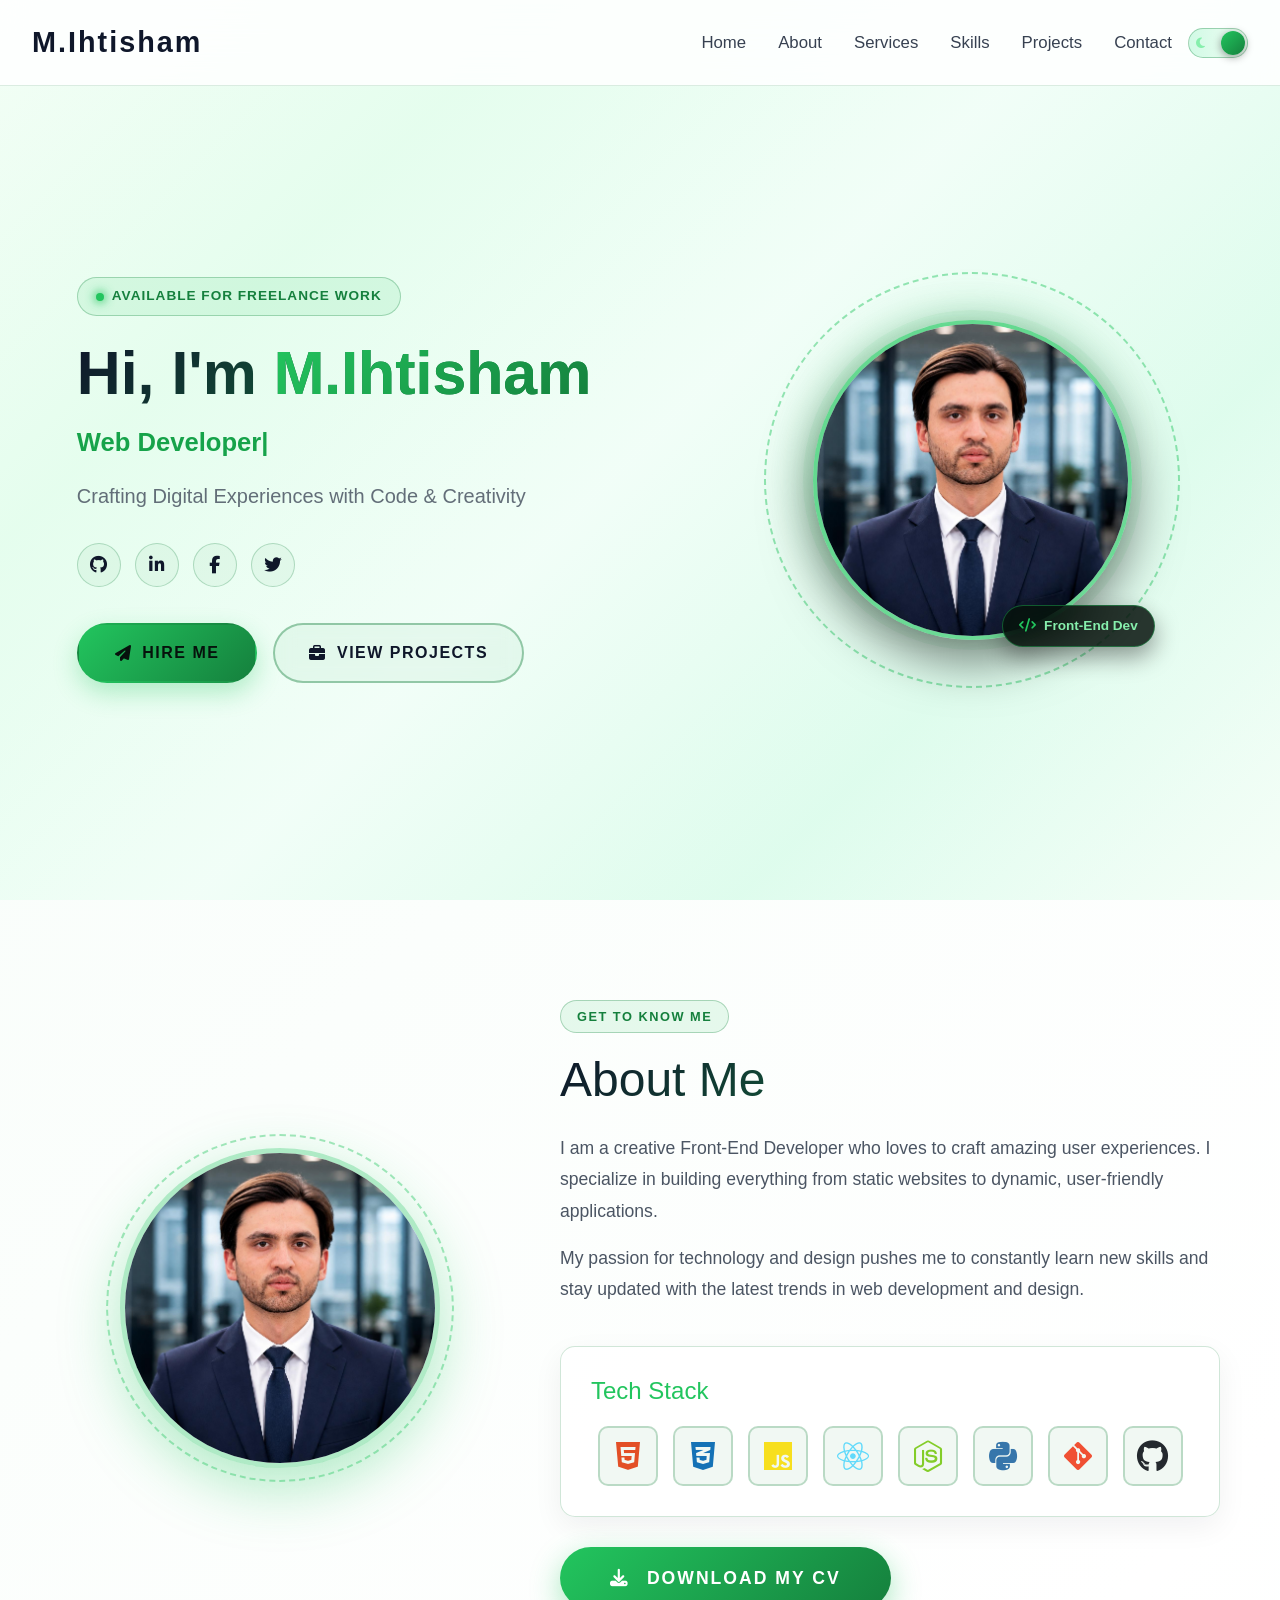
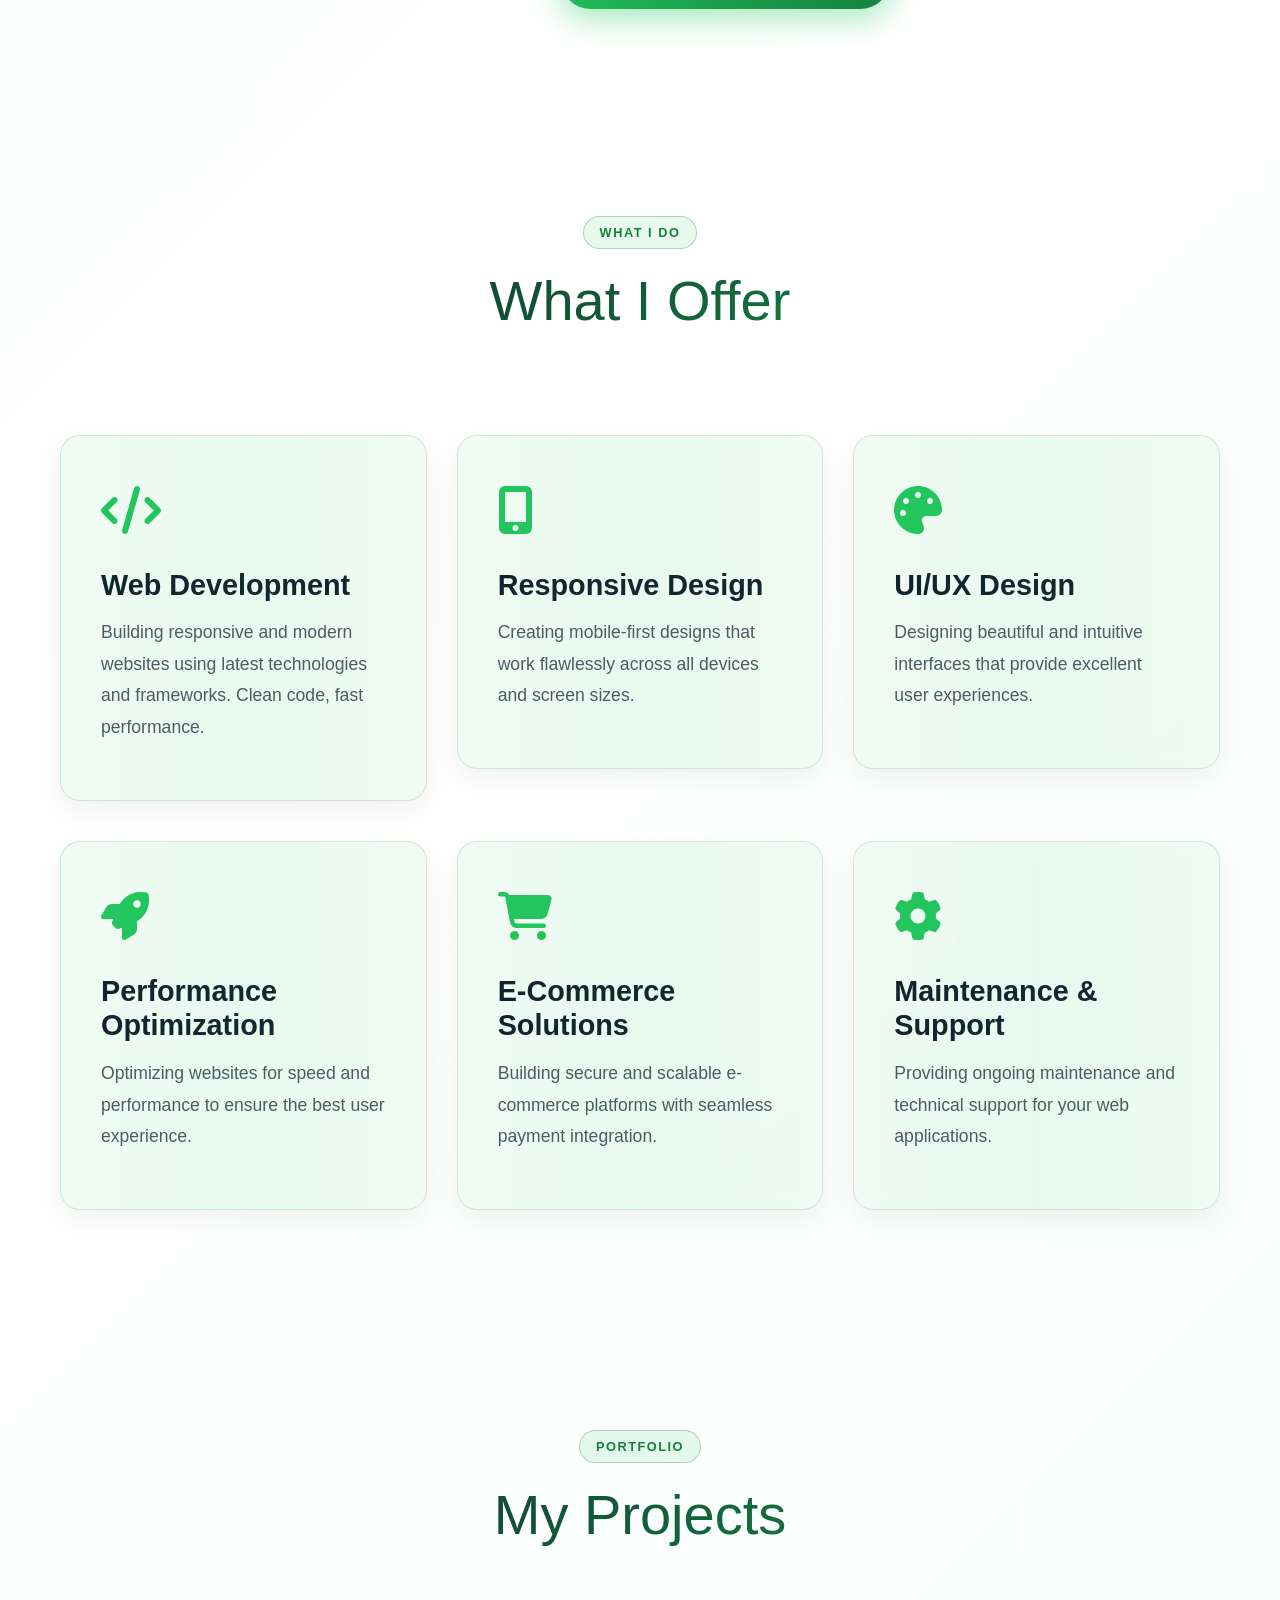
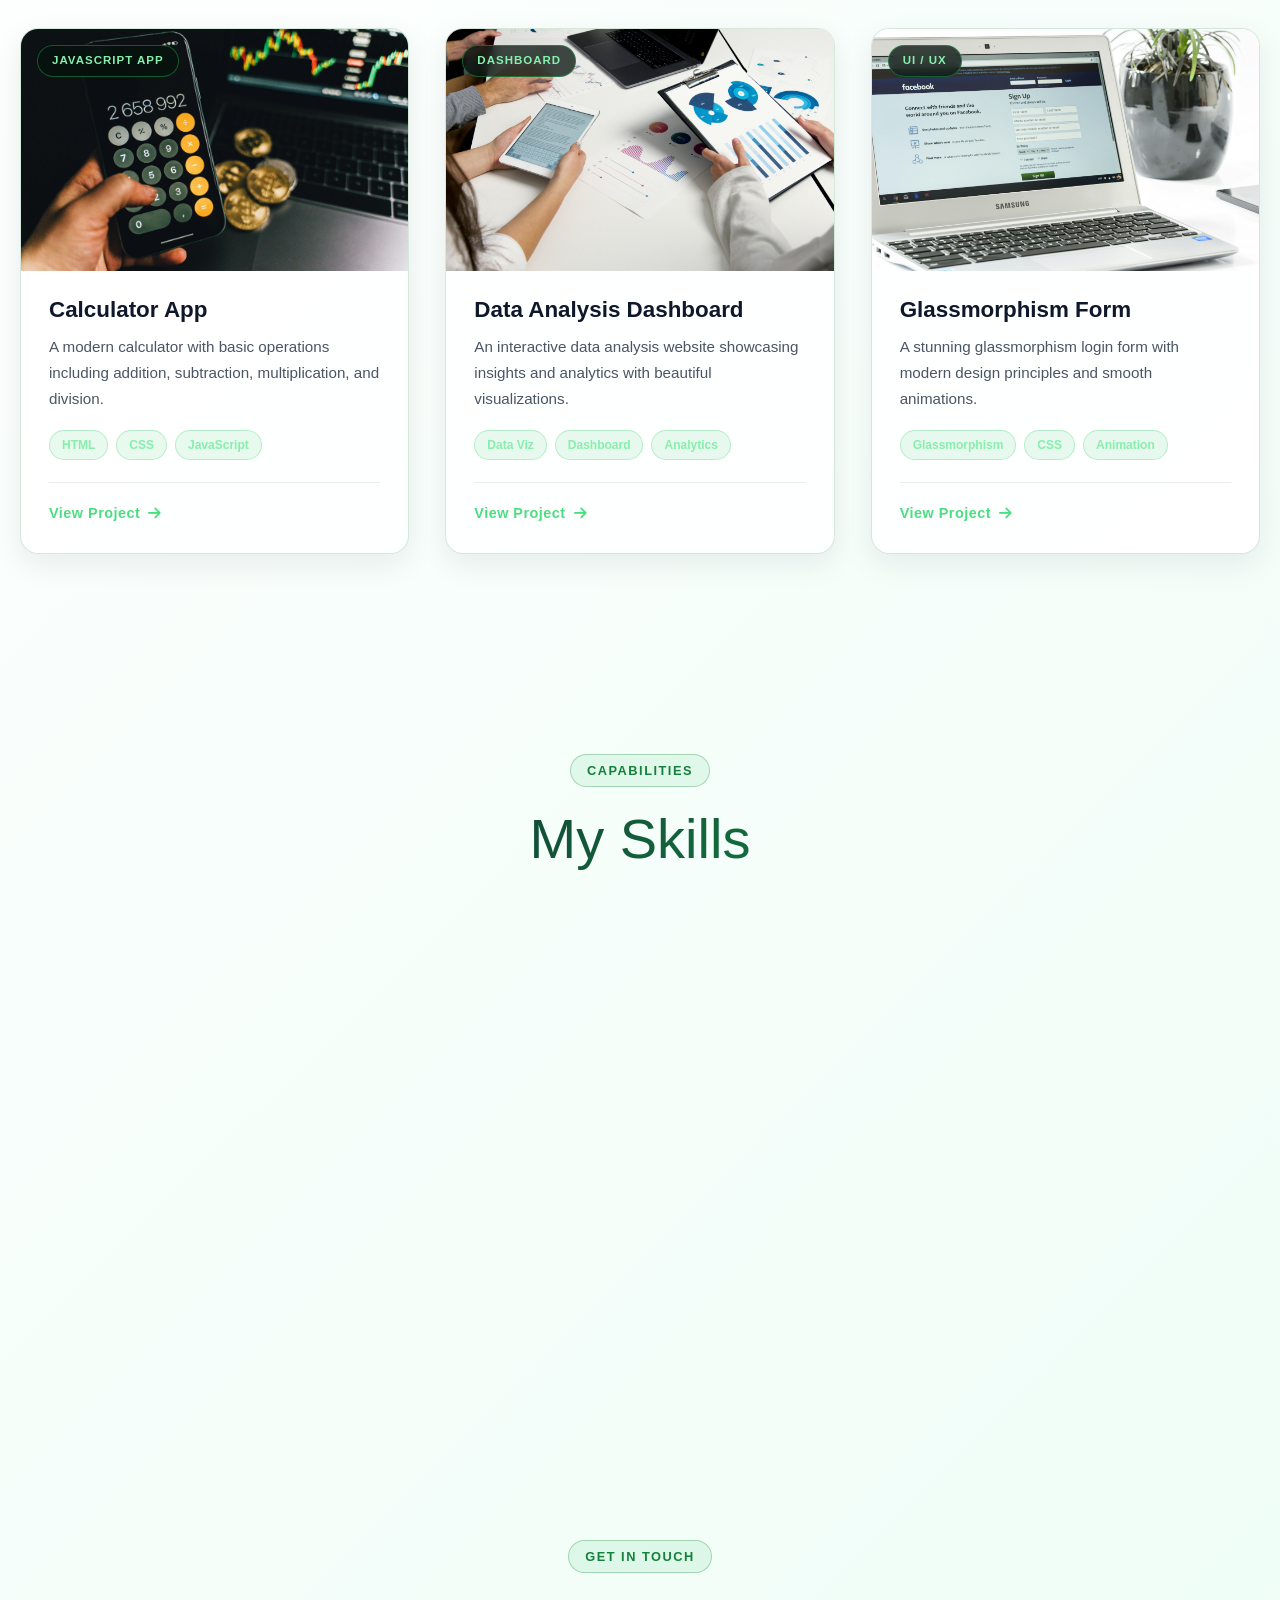
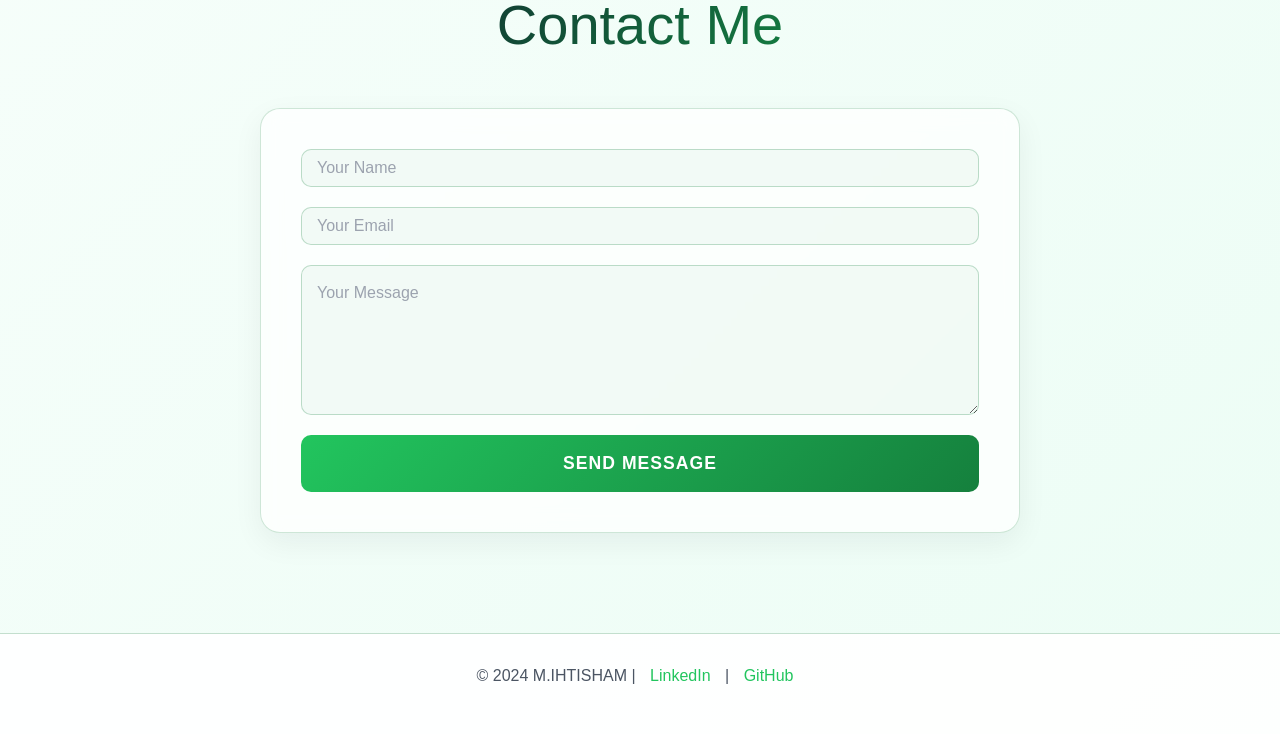
==== commit 266535bc: "changes done" ====
--- a/index.html
+++ b/index.html
@@ -34,13 +34,38 @@
 
     <div id="loader">
       <div class="loader-content">
-        <div class="spinner-container">
-          <div class="spinner-ring"></div>
-          <div class="spinner-ring"></div>
-          <div class="spinner-ring"></div>
-          <div class="spinner-ring"></div>
-        </div>
-        <h3 class="loading-text">M.IHTISHAM</h3>
+        <div class="loader-badge">
+          <svg class="loader-ring-svg" viewBox="0 0 120 120">
+            <defs>
+              <linearGradient
+                id="loaderGradient"
+                x1="0%"
+                y1="0%"
+                x2="100%"
+                y2="100%"
+              >
+                <stop offset="0%" stop-color="#bbf7d0" />
+                <stop offset="50%" stop-color="#4ade80" />
+                <stop offset="100%" stop-color="#22c55e" />
+              </linearGradient>
+            </defs>
+            <circle class="loader-ring-track" cx="60" cy="60" r="54"></circle>
+            <circle
+              class="loader-ring-progress"
+              id="loaderRingProgress"
+              cx="60"
+              cy="60"
+              r="54"
+            ></circle>
+          </svg>
+          <div class="loader-mark"><span>M</span><span>I</span></div>
+        </div>
+        <h3 class="loading-text">M.Ihtisham</h3>
+        <p class="loading-subtitle">
+          Crafting the experience<span class="loading-dots"
+            ><span>.</span><span>.</span><span>.</span></span
+          >
+        </p>
         <div class="loading-bar">
           <div class="loading-progress" id="loadingProgress"></div>
         </div>
@@ -149,7 +174,7 @@
         <div class="hero-photo-wrap">
           <div class="hero-photo-ring"></div>
           <div class="hero-photo-glow"></div>
-          <img src="./images/1111.jpg" alt="M.Ihtisham" class="hero-photo" />
+          <img src="./images/1111.jpeg" alt="M.Ihtisham" class="hero-photo" />
           <div class="hero-photo-badge">
             <i class="fas fa-code"></i> Front-End Dev
           </div>
@@ -161,7 +186,7 @@
       <div class="about-grid">
         <div class="about-photo-wrap">
           <div class="about-photo-ring"></div>
-          <img src="./images/1111.jpg" alt="M.Ihtisham" class="about-photo" />
+          <img src="./images/1111.jpeg" alt="M.Ihtisham" class="about-photo" />
         </div>
         <div class="about-content">
           <span class="section-eyebrow">Get to know me</span>
--- a/styles.css
+++ b/styles.css
@@ -12,11 +12,16 @@
   overflow-x: hidden;
 }
 
-/* Beautiful Loader */
+/* Modern Loader */
 #loader {
   position: fixed;
   inset: 0;
-  background: linear-gradient(135deg, #22c55e 0%, #15803d 50%, #86efac 100%);
+  background: radial-gradient(
+    circle at 50% 40%,
+    #0d2b1a 0%,
+    #061510 55%,
+    #030a07 100%
+  );
   display: flex;
   flex-direction: column;
   justify-content: center;
@@ -29,91 +34,165 @@
   text-align: center;
 }
 
-.spinner-container {
+.loader-badge {
   position: relative;
-  width: 150px;
-  height: 150px;
-  margin: 0 auto 30px;
-}
-
-.spinner-ring {
+  width: 140px;
+  height: 140px;
+  margin: 0 auto 32px;
+  display: flex;
+  align-items: center;
+  justify-content: center;
+}
+
+.loader-ring-svg {
   position: absolute;
+  inset: 0;
   width: 100%;
   height: 100%;
-  border: 4px solid transparent;
+  transform: rotate(-90deg);
+}
+
+.loader-ring-track {
+  fill: none;
+  stroke: rgba(255, 255, 255, 0.08);
+  stroke-width: 5;
+}
+
+.loader-ring-progress {
+  fill: none;
+  stroke: url(#loaderGradient);
+  stroke-width: 5;
+  stroke-linecap: round;
+  stroke-dasharray: 339.29;
+  stroke-dashoffset: 339.29;
+  filter: drop-shadow(0 0 8px rgba(34, 197, 94, 0.9));
+  transition: stroke-dashoffset 0.15s ease;
+}
+
+.loader-mark {
+  position: relative;
+  width: 92px;
+  height: 92px;
   border-radius: 50%;
-  animation: spin 2s linear infinite;
-}
-
-.spinner-ring:nth-child(1) {
-  border-top-color: #fff;
-  animation-delay: 0s;
-}
-
-.spinner-ring:nth-child(2) {
-  border-right-color: #fff;
-  animation-delay: 0.2s;
-  animation-duration: 1.5s;
-}
-
-.spinner-ring:nth-child(3) {
-  border-bottom-color: #fff;
-  animation-delay: 0.4s;
-  animation-duration: 1.8s;
-}
-
-.spinner-ring:nth-child(4) {
-  border-left-color: #fff;
-  animation-delay: 0.6s;
-  animation-duration: 2.2s;
-}
-
-@keyframes spin {
-  to {
-    transform: rotate(360deg);
-  }
-}
-
-.loading-text {
-  font-size: 1.8rem;
-  font-weight: 700;
-  color: white;
-  margin-bottom: 15px;
-  letter-spacing: 3px;
-  animation: pulse 1.5s ease-in-out infinite;
-}
-
-.loading-percentage {
-  font-size: 2.5rem;
-  font-weight: bold;
-  color: white;
-  margin-top: 20px;
-}
-
-.loading-bar {
-  width: 250px;
-  height: 4px;
-  background: rgba(255, 255, 255, 0.2);
-  border-radius: 10px;
-  margin: 20px auto;
-  overflow: hidden;
-}
-
-.loading-progress {
-  height: 100%;
-  background: white;
-  width: 0%;
-  transition: width 0.1s ease;
-  box-shadow: 0 0 20px rgba(255, 255, 255, 0.8);
-}
-
-@keyframes pulse {
+  background: linear-gradient(
+    145deg,
+    rgba(34, 197, 94, 0.18),
+    rgba(21, 128, 61, 0.08)
+  );
+  border: 1px solid rgba(134, 239, 172, 0.3);
+  display: flex;
+  align-items: center;
+  justify-content: center;
+  font-size: 1.6rem;
+  font-weight: 800;
+  letter-spacing: 2px;
+  color: #f0fdf4;
+  animation: badgePulse 2.4s ease-in-out infinite;
+}
+
+.loader-mark span:last-child {
+  color: #86efac;
+  margin-left: 1px;
+}
+
+@keyframes badgePulse {
   0%,
   100% {
+    box-shadow: 0 0 0 0 rgba(34, 197, 94, 0.35);
+  }
+  50% {
+    box-shadow: 0 0 0 14px rgba(34, 197, 94, 0);
+  }
+}
+
+.loading-text {
+  font-size: 1.6rem;
+  font-weight: 700;
+  color: #f0fdf4;
+  margin-bottom: 10px;
+  letter-spacing: 3px;
+}
+
+.loading-subtitle {
+  font-size: 0.9rem;
+  color: #86efac;
+  letter-spacing: 1px;
+  margin-bottom: 22px;
+  opacity: 0.85;
+}
+
+.loading-dots span {
+  display: inline-block;
+  animation: dotFade 1.4s ease-in-out infinite;
+  opacity: 0.2;
+}
+
+.loading-dots span:nth-child(1) {
+  animation-delay: 0s;
+}
+.loading-dots span:nth-child(2) {
+  animation-delay: 0.2s;
+}
+.loading-dots span:nth-child(3) {
+  animation-delay: 0.4s;
+}
+
+@keyframes dotFade {
+  0%,
+  100% {
+    opacity: 0.2;
+  }
+  40% {
     opacity: 1;
   }
-  50% {
-    opacity: 0.6;
+}
+
+.loading-percentage {
+  font-size: 1.4rem;
+  font-weight: 700;
+  color: #f0fdf4;
+  margin-top: 16px;
+  letter-spacing: 1px;
+  font-variant-numeric: tabular-nums;
+}
+
+.loading-bar {
+  position: relative;
+  width: 220px;
+  height: 4px;
+  background: rgba(34, 197, 94, 0.12);
+  border-radius: 10px;
+  margin: 0 auto;
+  overflow: hidden;
+}
+
+.loading-progress {
+  position: relative;
+  height: 100%;
+  background: linear-gradient(90deg, #86efac, #22c55e, #15803d);
+  width: 0%;
+  transition: width 0.15s ease;
+  border-radius: 10px;
+  overflow: hidden;
+}
+
+.loading-progress::after {
+  content: "";
+  position: absolute;
+  inset: 0;
+  background: linear-gradient(
+    90deg,
+    transparent,
+    rgba(255, 255, 255, 0.6),
+    transparent
+  );
+  transform: translateX(-100%);
+  animation: loaderShimmer 1.2s ease-in-out infinite;
+}
+
+@keyframes loaderShimmer {
+  100% {
+    transform: translateX(100%);
   }
 }
 
